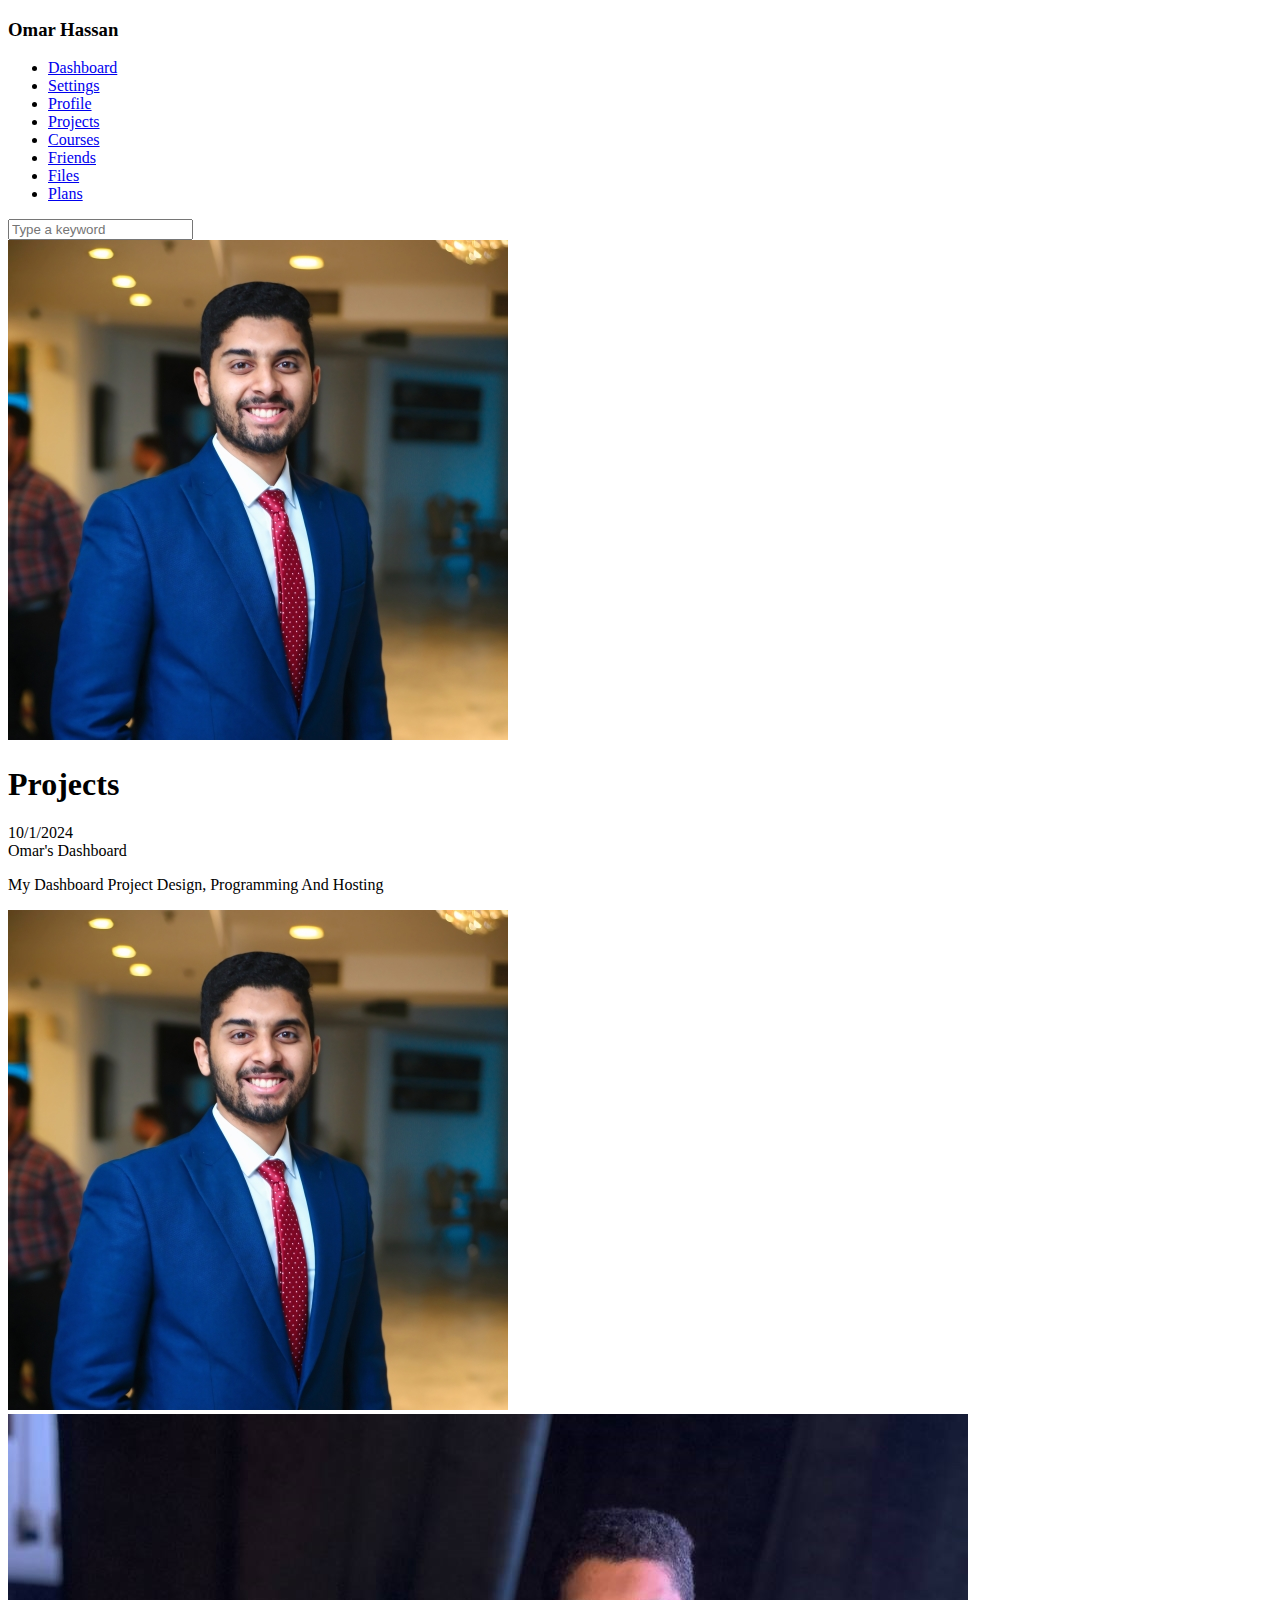
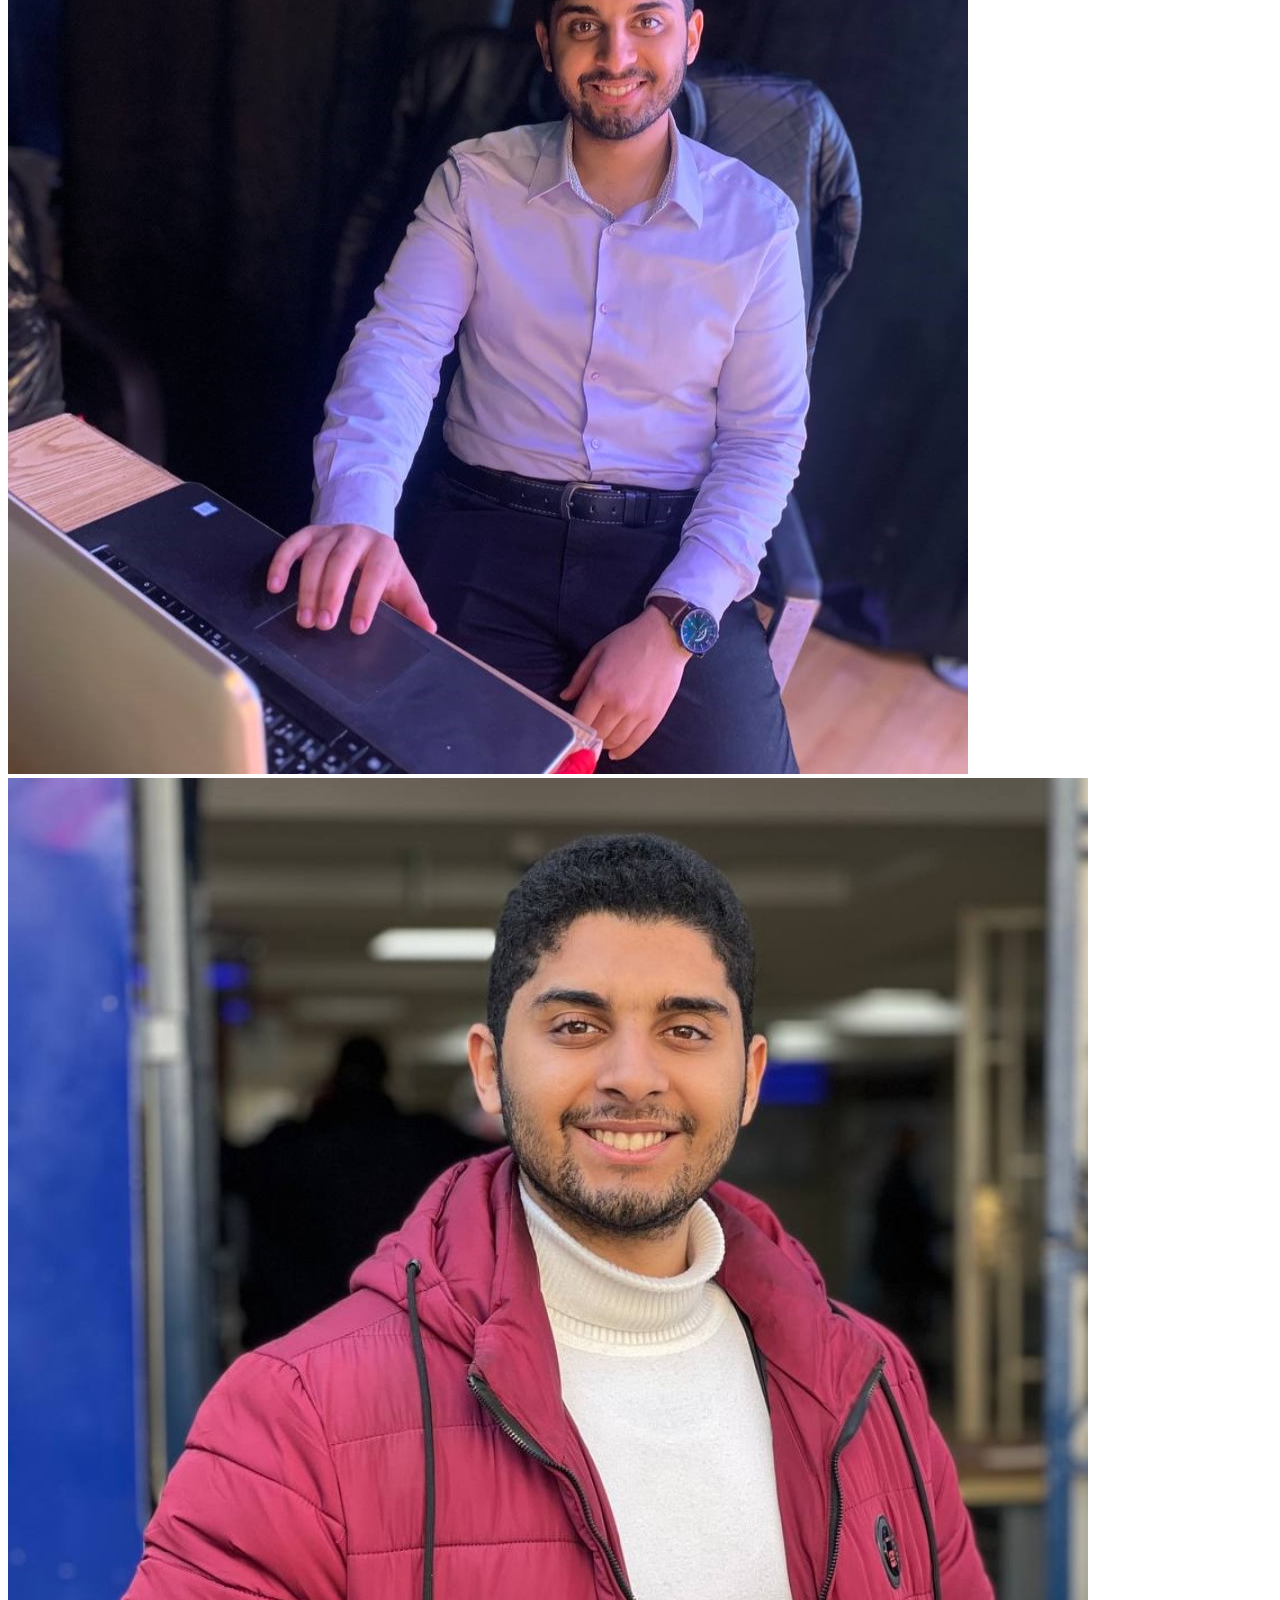
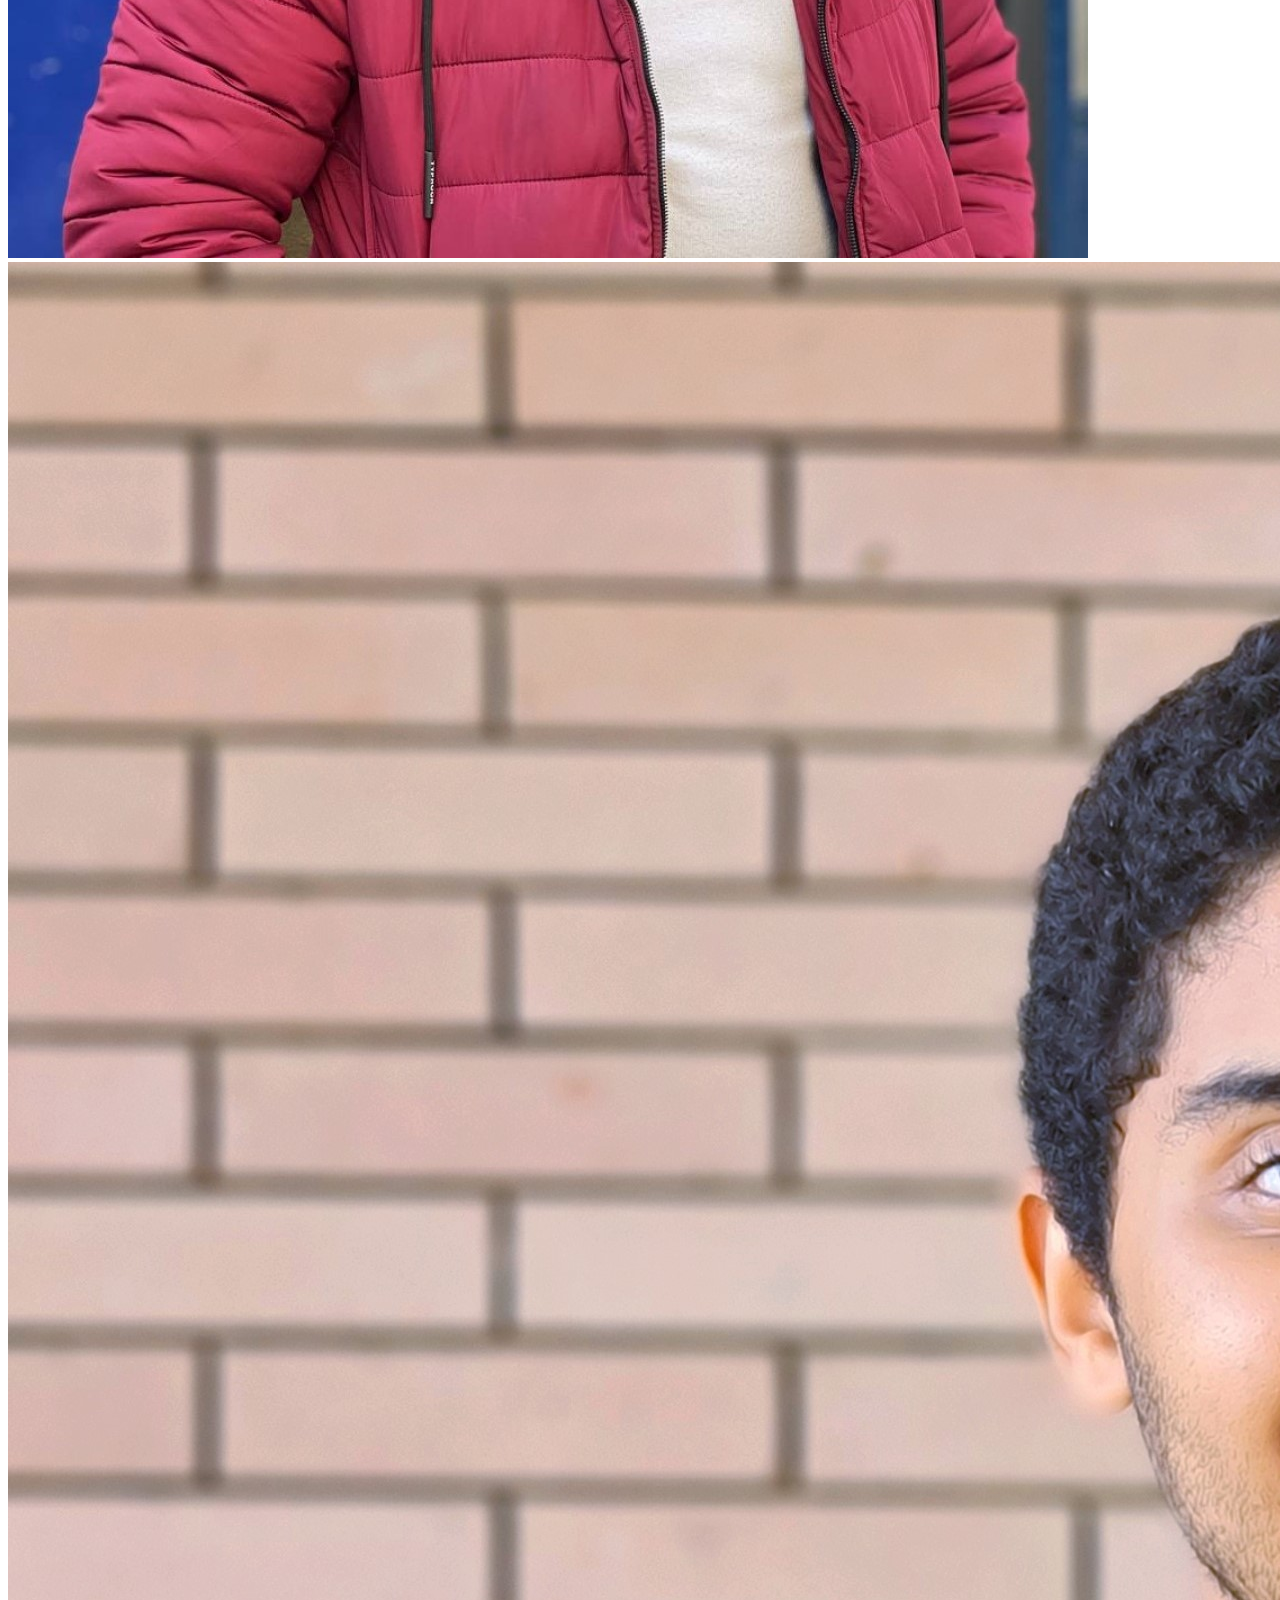
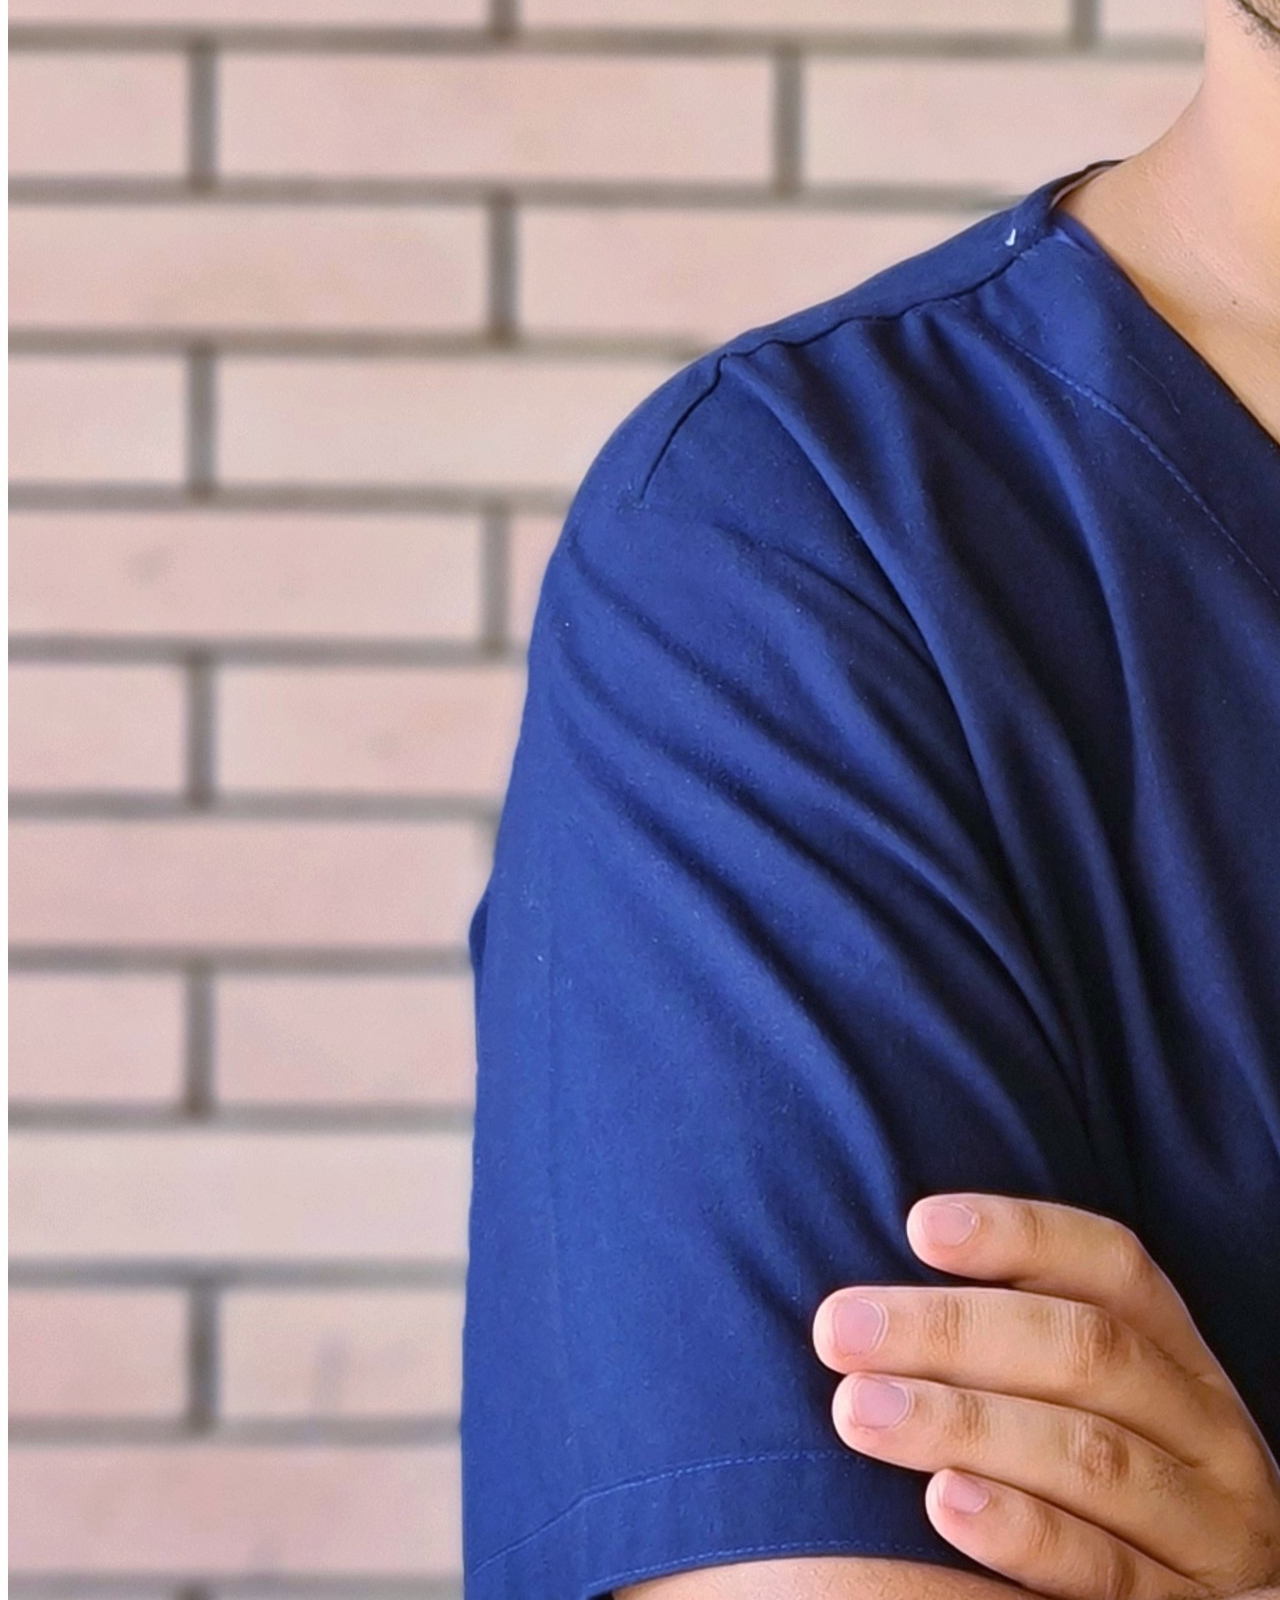
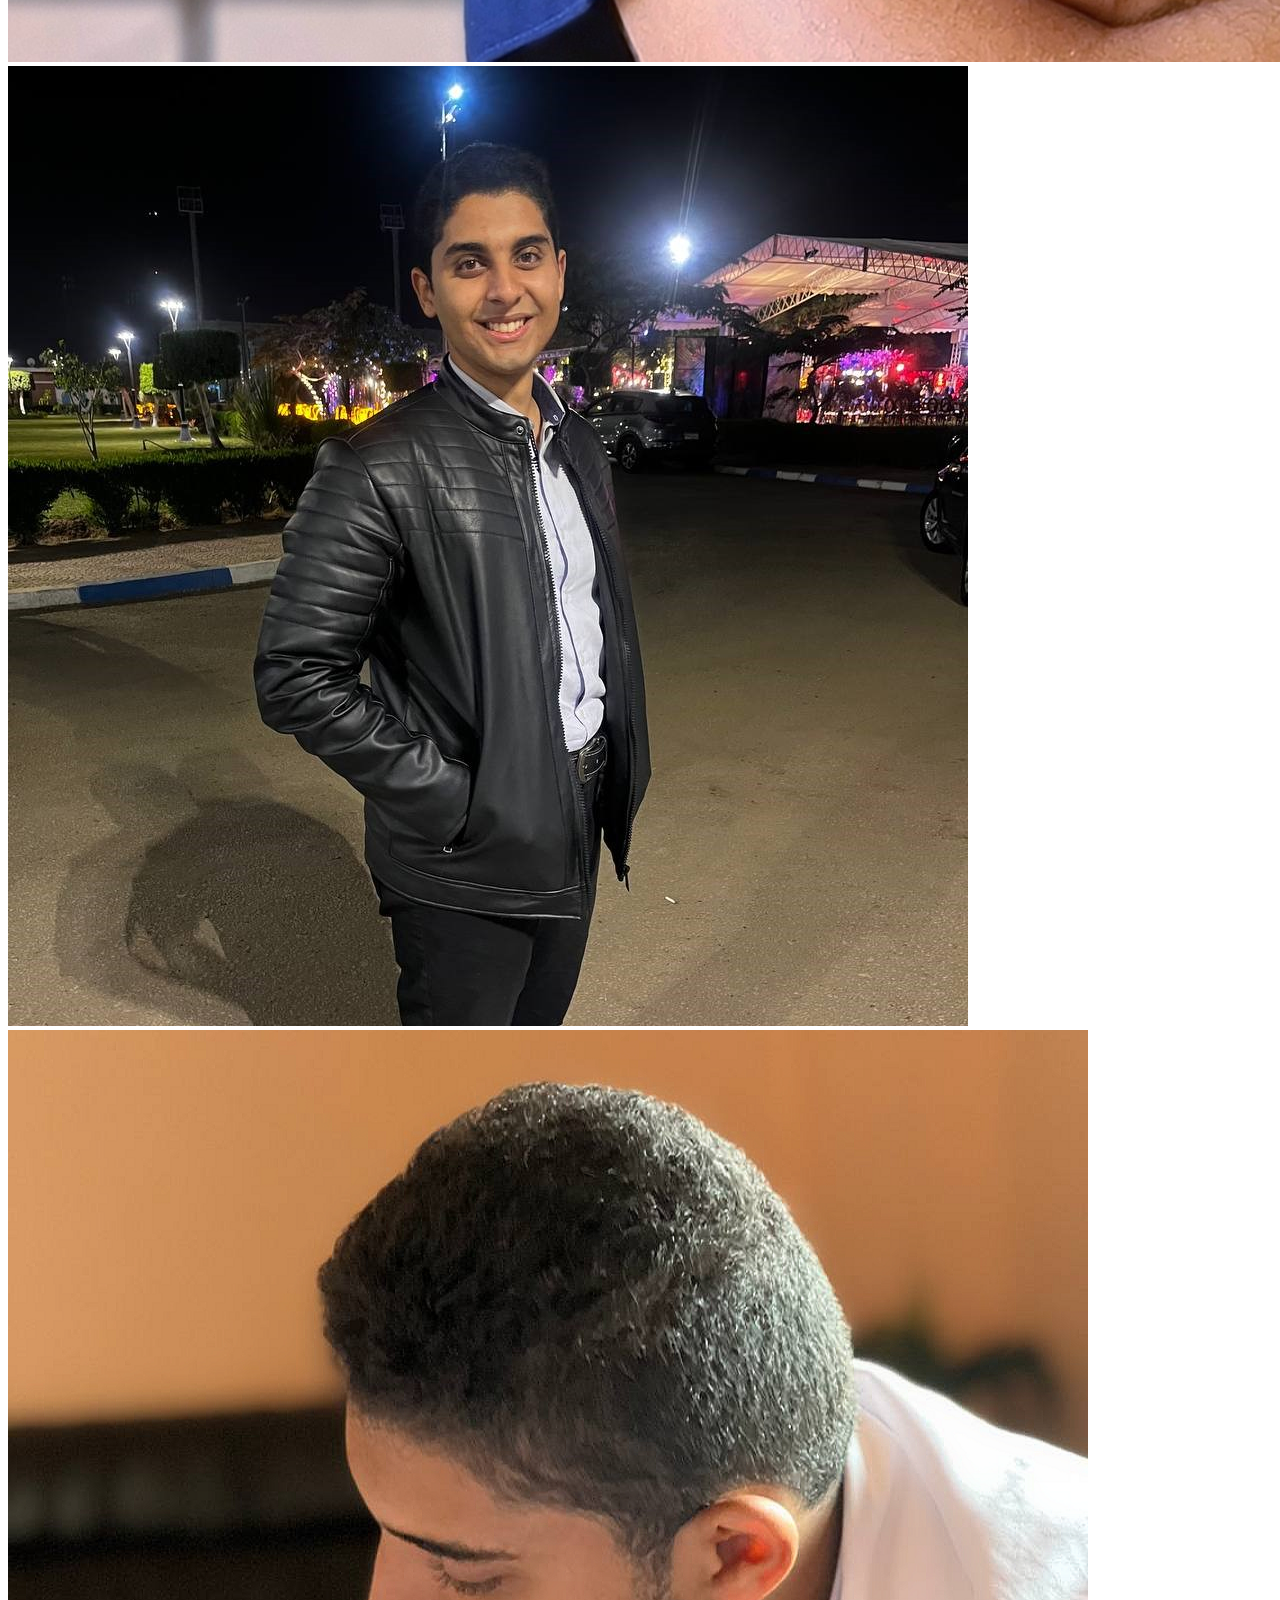
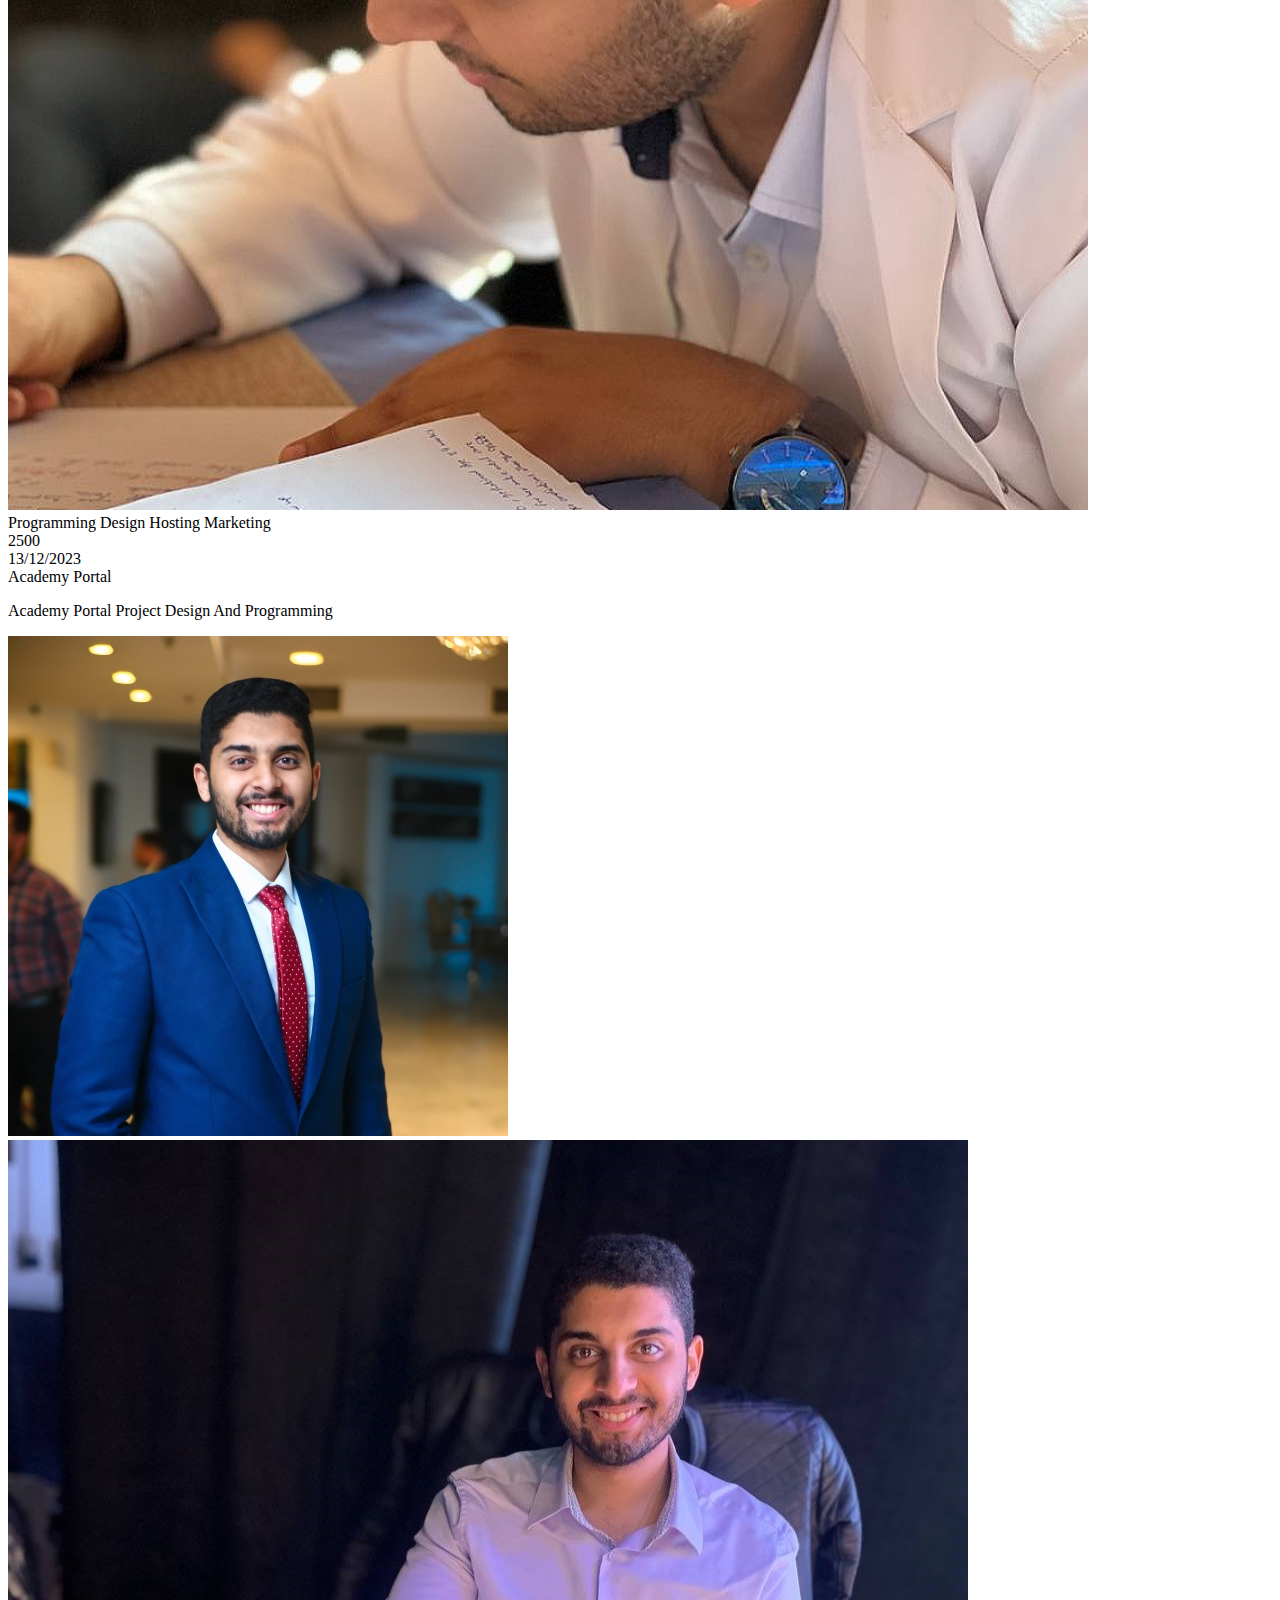
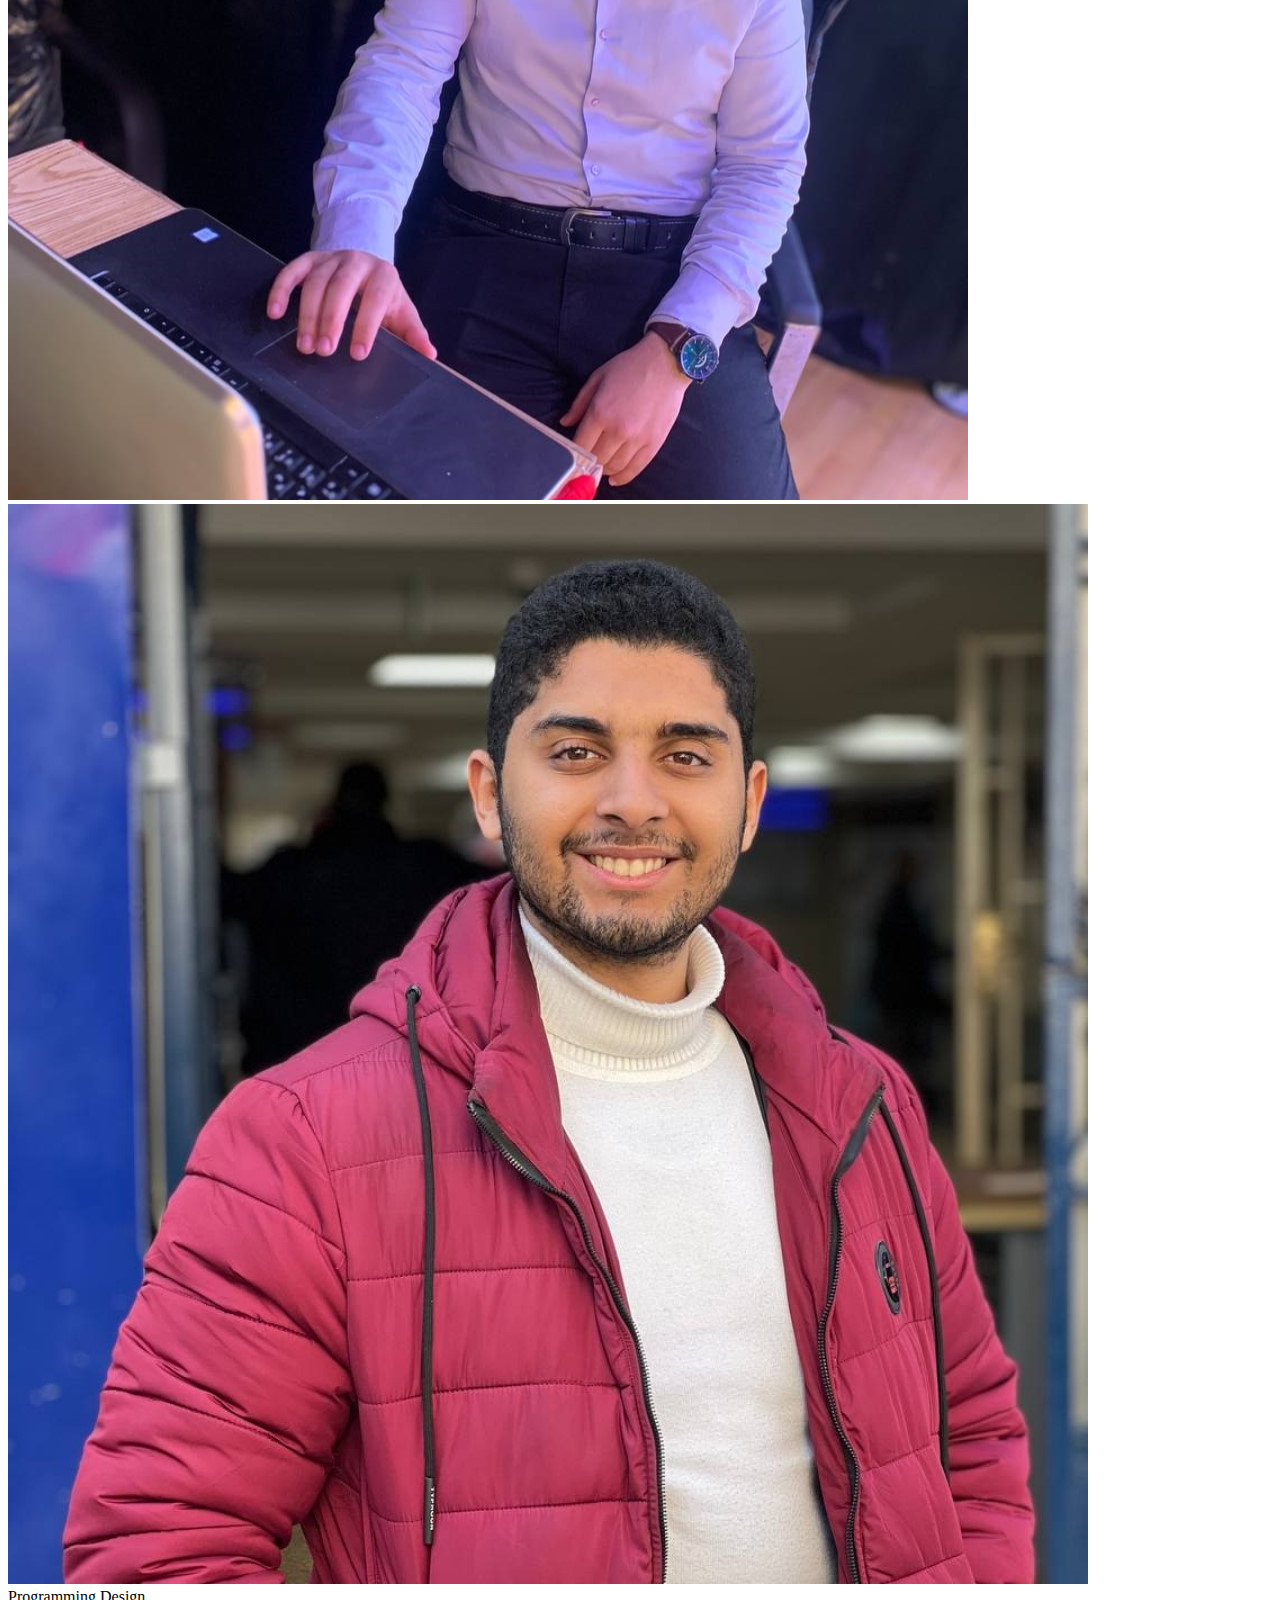
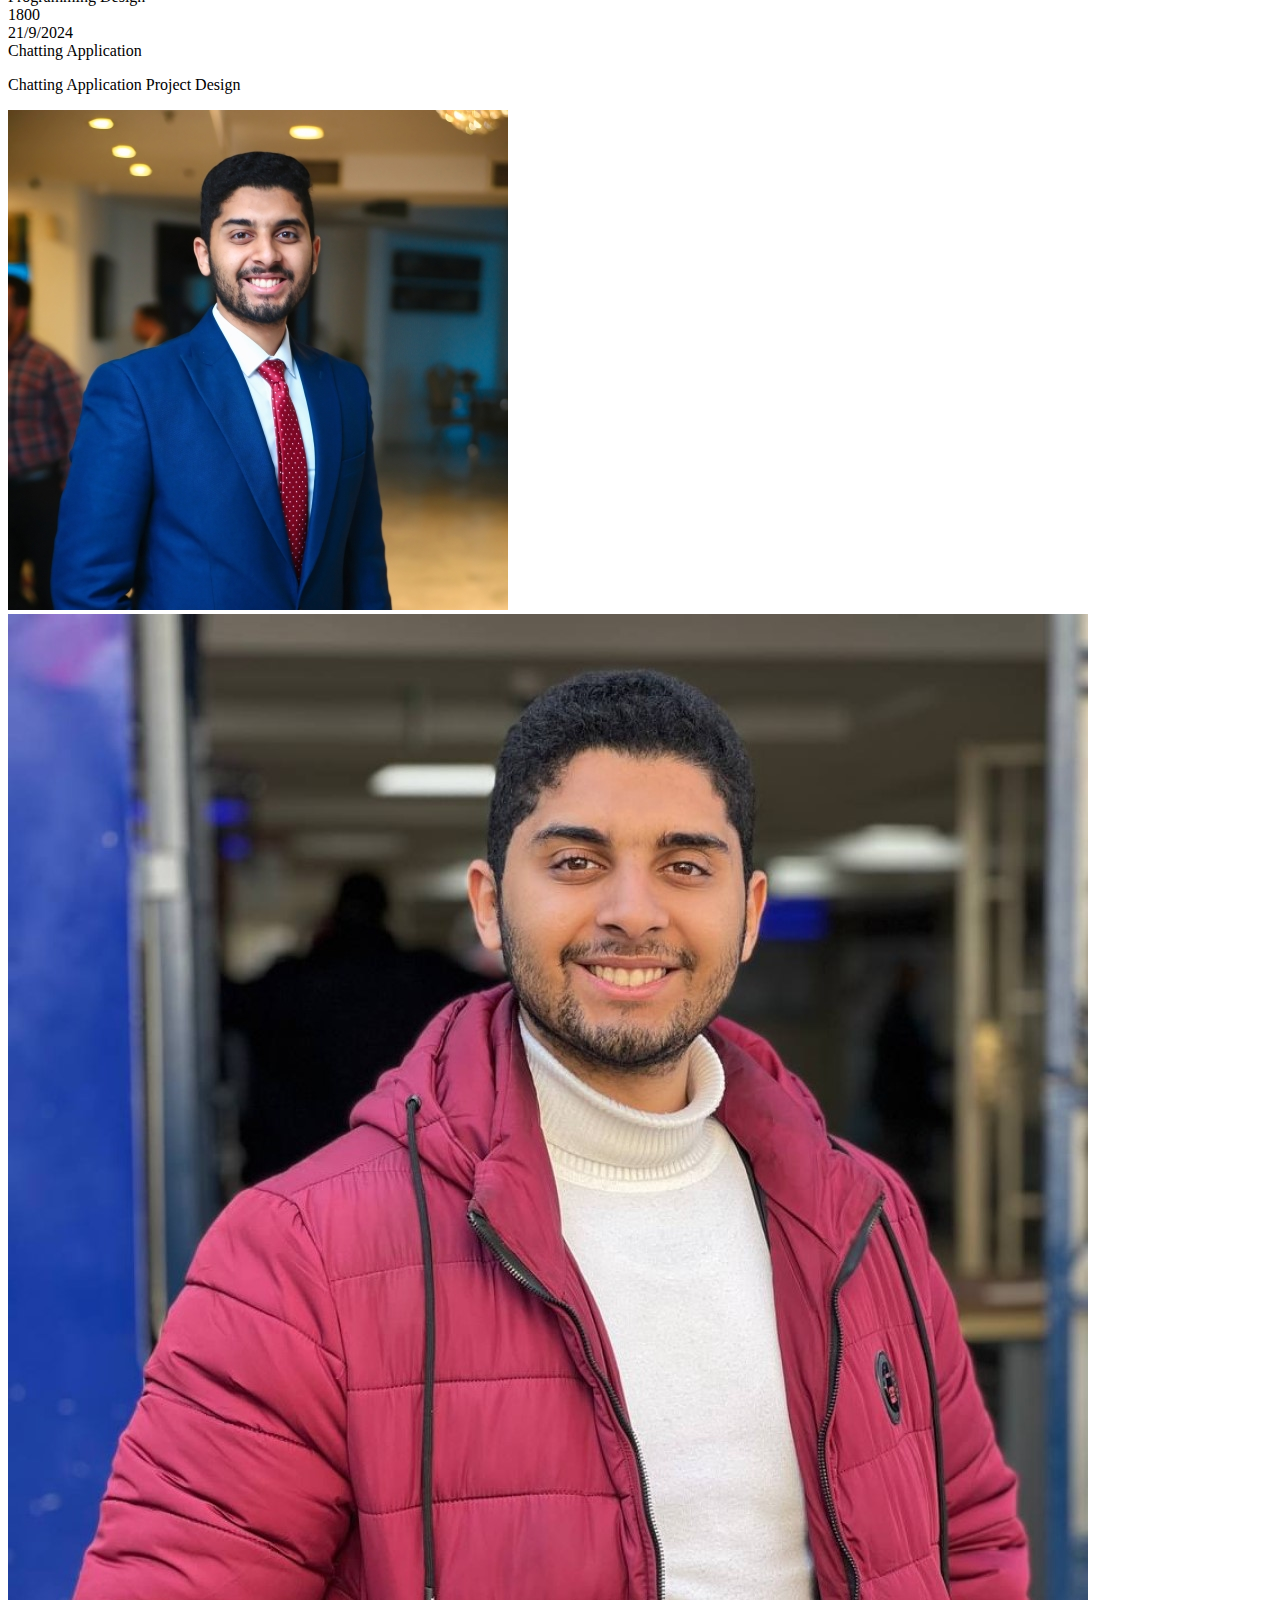
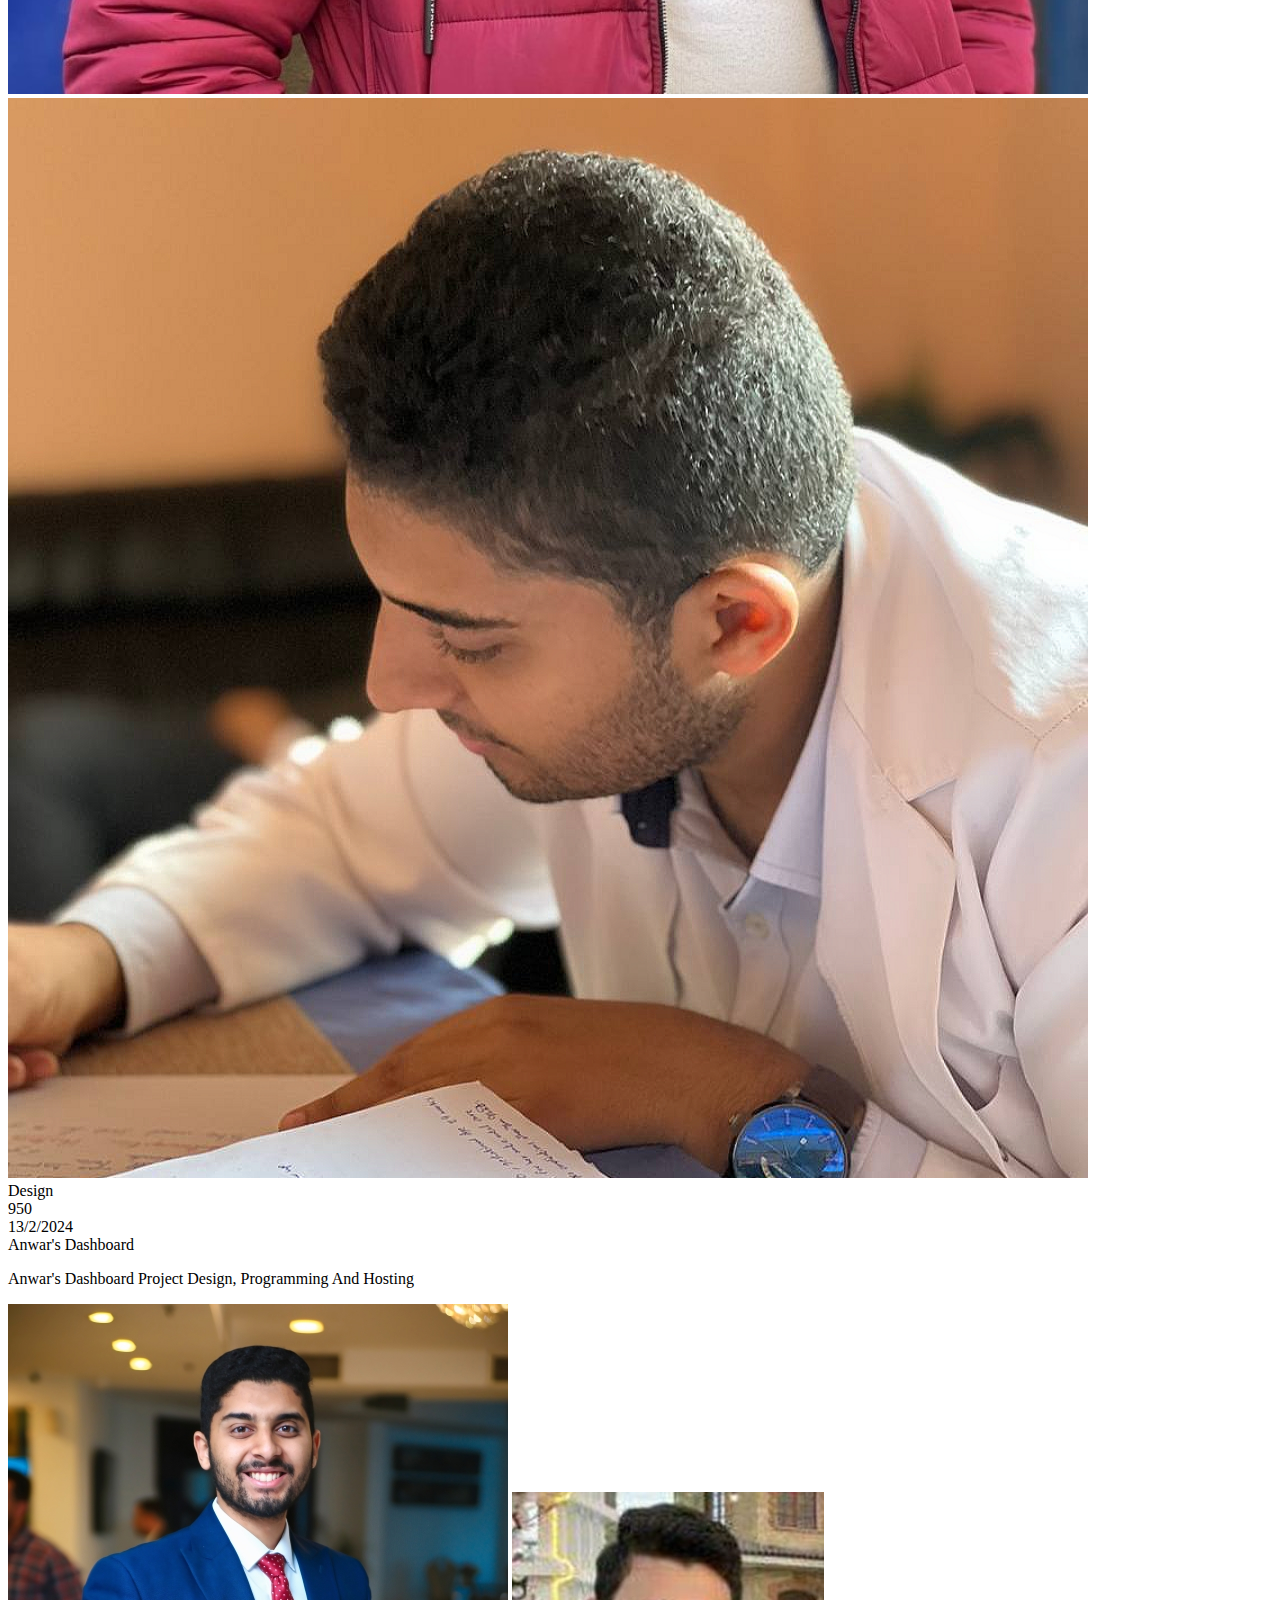
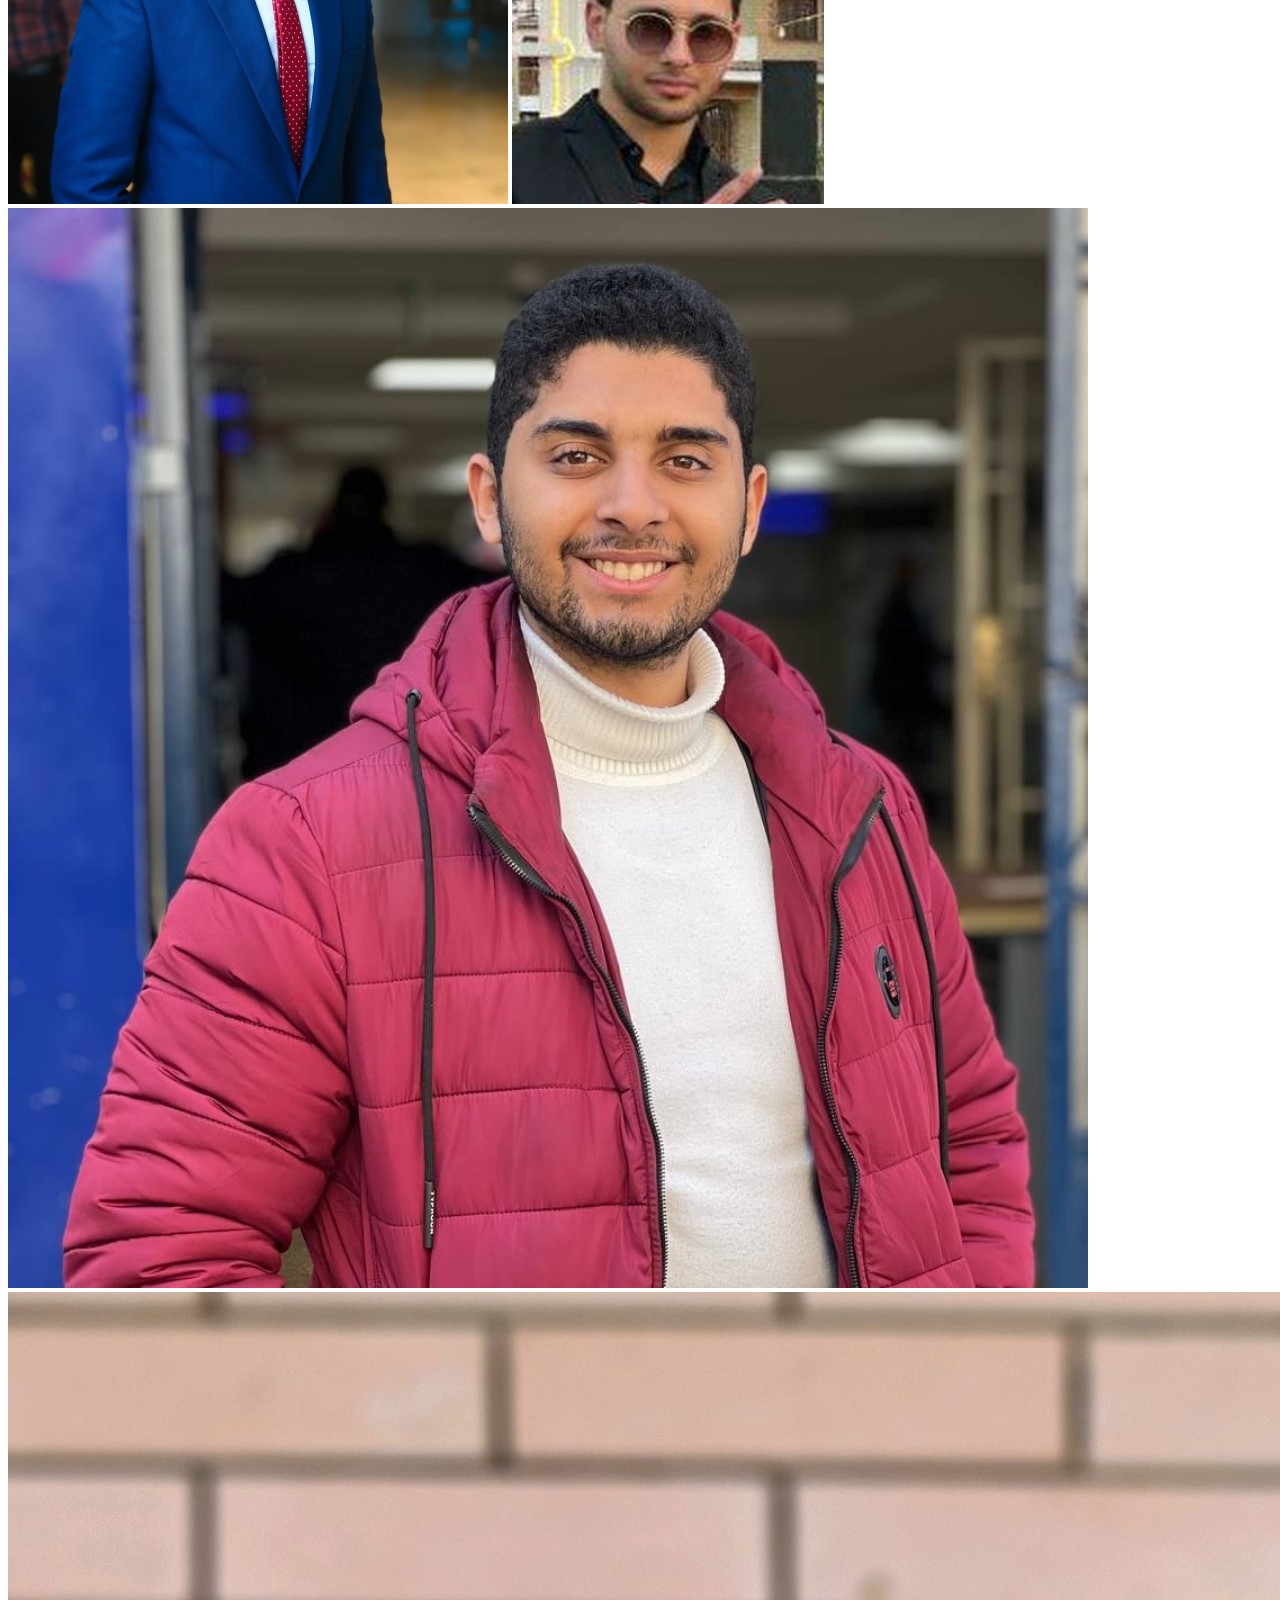
==== pages/projects.html @ c32098b6 "fix images" ====
<!DOCTYPE html>
<html lang="en">
  <head>
    <meta charset="UTF-8" />
    <meta name="viewport" content="width=device-width, initial-scale=1.0" />
    <title>Projects</title>
    <!-- <link rel="stylesheet" href="css/normalize.css" /> -->
    <link rel="stylesheet" href="css/all.min.css" />
    <link rel="stylesheet" href="css/framework.css" />
    <link rel="stylesheet" href="css/master.css" />
    <link rel="preconnect" href="https://fonts.googleapis.com" />
    <link rel="preconnect" href="https://fonts.gstatic.com" crossorigin />
    <link
      href="https://fonts.googleapis.com/css2?family=Open+Sans:wght@300;500&display=swap"
      rel="stylesheet"
    />
  </head>
  <body>
    <div class="page d-flex">
      <!-- Start Sidebar -->
      <div class="sidebar bg-white p-20 p-relative">
        <h3 class="p-relative txt-c mt-0">Omar Hassan</h3>
        <ul>
          <li>
            <a
              class="d-flex align-center c-black fs-14 rad-6 p-10"
              href="/index.html"
            >
              <i class="fa-chart-bar fa-regular fa-fw"></i>
              <span>Dashboard</span>
            </a>
          </li>
          <li>
            <a
              class="d-flex align-center c-black fs-14 rad-6 p-10"
              href="settings.html"
            >
              <i class="fa-solid fa-gear fa-fw"></i>
              <span>Settings</span>
            </a>
          </li>
          <li>
            <a
              class="d-flex align-center c-black fs-14 rad-6 p-10"
              href="profile.html"
            >
              <i class="fa-regular fa-user fa-fw"></i>
              <span>Profile</span>
            </a>
          </li>
          <li>
            <a
              class="active d-flex align-center c-black fs-14 rad-6 p-10"
              href="projects.html"
            >
              <i class="fa-solid fa-diagram-project fa-fw"></i>
              <span>Projects</span>
            </a>
          </li>
          <li>
            <a
              class="d-flex align-center c-black fs-14 rad-6 p-10"
              href="courses.html"
            >
              <i class="fa-solid fa-graduation-cap fa-fw"></i>
              <span>Courses</span>
            </a>
          </li>
          <li>
            <a
              class="d-flex align-center c-black fs-14 rad-6 p-10"
              href="friends.html"
            >
              <i class="fa-regular fa-circle-user fa-fw"></i>
              <span>Friends</span>
            </a>
          </li>
          <li>
            <a
              class="d-flex align-center c-black fs-14 rad-6 p-10"
              href="files.html"
            >
              <i class="fa-regular fa-file fa-fw"></i>
              <span>Files</span>
            </a>
          </li>
          <li>
            <a
              class="d-flex align-center c-black fs-14 rad-6 p-10"
              href="plans.html"
            >
              <i class="fa-regular fa-credit-card fa-fw"></i>
              <span>Plans</span>
            </a>
          </li>
        </ul>
      </div>
      <!-- End Sidebar -->

      <div class="content w-full">
        <!-- Start Header -->
        <header class="bg-white p-15 flex-between">
          <div class="search p-relative">
            <input
              type="search"
              placeholder="Type a keyword"
              class="p-10 rad-10 border"
            />
          </div>
          <div class="icons d-flex align-center">
            <i class="fa-bell fa-regular fa-lg p-relative"></i>
            <img src="/imgs/Me 1.jpg" alt="" />
          </div>
        </header>
        <!-- End Header -->

        <h1 class="p-relative">Projects</h1>
        <div class="projects-page m-20 m-mobile-10 d-grid gap-20 gap-mobile-10">
          <div class="project rad-10 bg-white p-20 p-relative">
            <div class="date fs-13 c-grey p-absolute">10/1/2024</div>
            <span>Omar's Dashboard</span>
            <p class="fs-14 c-grey m-0 mt-10 mb-10">
              My Dashboard Project Design, Programming And Hosting
            </p>
            <div class="team p-relative">
              <img src="/imgs/Me 1.jpg" alt="" class="rad-half" />
              <img src="/imgs/Me 2.jpg" alt="" class="rad-half" />
              <img src="/imgs/team-01.png" alt="" class="rad-half" />
              <img src="/imgs/team-02.png" alt="" class="rad-half" />
              <img src="/imgs/team-03.png" alt="" class="rad-half" />
              <img src="/imgs/team-04.png" alt="" class="rad-half" />
            </div>
            <div
              class="do pt-15 mt-15 b-top d-flex justify-end gap-5 flex-col-mobile"
            >
              <span class="fs-13 btn-shape-alt bg-eee">Programming</span>
              <span class="fs-13 btn-shape-alt bg-eee">Design</span>
              <span class="fs-13 btn-shape-alt bg-eee">Hosting</span>
              <span class="fs-13 btn-shape-alt bg-eee">Marketing</span>
            </div>
            <div
              class="info pt-15 mt-15 b-top flex-between gap-15 flex-col-mobile"
            >
              <div class="prog-bar bg-eee p-relative rad-6">
                <span
                  class="prog p-absolute rad-6"
                  style="width: 100%; background-color: var(--green-color)"
                ></span>
              </div>
              <div class="price c-grey fs-14">
                <i class="fa-solid fa-dollar-sign"></i>
                2500
              </div>
            </div>
          </div>
          <div class="project rad-10 bg-white p-20 p-relative">
            <div class="date fs-13 c-grey p-absolute">13/12/2023</div>
            <span>Academy Portal </span>
            <p class="fs-14 c-grey m-0 mt-10 mb-10">
              Academy Portal Project Design And Programming
            </p>
            <div class="team p-relative">
              <img src="/imgs/Me 1.jpg" alt="" class="rad-half" />
              <img src="/imgs/Me 2.jpg" alt="" class="rad-half" />
              <img src="/imgs/team-01.png" alt="" class="rad-half" />
            </div>
            <div
              class="do pt-15 mt-15 b-top d-flex justify-end gap-5 flex-col-mobile"
            >
              <span class="fs-13 btn-shape-alt bg-eee">Programming</span>
              <span class="fs-13 btn-shape-alt bg-eee">Design</span>
            </div>
            <div
              class="info pt-15 mt-15 b-top flex-between gap-15 flex-col-mobile"
            >
              <div class="prog-bar bg-eee p-relative rad-6">
                <span
                  class="prog p-absolute rad-6"
                  style="width: 70%; background-color: var(--blue-color)"
                ></span>
              </div>
              <div class="price c-grey fs-14">
                <i class="fa-solid fa-dollar-sign"></i>
                1800
              </div>
            </div>
          </div>
          <div class="project rad-10 bg-white p-20 p-relative">
            <div class="date fs-13 c-grey p-absolute">21/9/2024</div>
            <span>Chatting Application </span>
            <p class="fs-14 c-grey m-0 mt-10 mb-10">
              Chatting Application Project Design
            </p>
            <div class="team p-relative">
              <img src="/imgs/Me 1.jpg" alt="" class="rad-half" />
              <img src="/imgs/team-01.png" alt="" class="rad-half" />
              <img src="/imgs/team-04.png" alt="" class="rad-half" />
            </div>
            <div
              class="do pt-15 mt-15 b-top d-flex justify-end gap-5 flex-col-mobile"
            >
              <span class="fs-13 btn-shape-alt bg-eee">Design</span>
            </div>
            <div
              class="info pt-15 mt-15 b-top flex-between gap-15 flex-col-mobile"
            >
              <div class="prog-bar bg-eee p-relative rad-6">
                <span
                  class="prog p-absolute rad-6"
                  style="width: 100%; background-color: var(--green-color)"
                ></span>
              </div>
              <div class="price c-grey fs-14">
                <i class="fa-solid fa-dollar-sign"></i>
                950
              </div>
            </div>
          </div>
          <div class="project rad-10 bg-white p-20 p-relative">
            <div class="date fs-13 c-grey p-absolute">13/2/2024</div>
            <span>Anwar's Dashboard</span>
            <p class="fs-14 c-grey m-0 mt-10 mb-10">
              Anwar's Dashboard Project Design, Programming And Hosting
            </p>
            <div class="team p-relative">
              <img src="/imgs/Me 1.jpg" alt="" class="rad-half" />
              <img src="/imgs/anwar.jpg" alt="" class="rad-half" />
              <img src="/imgs/team-01.png" alt="" class="rad-half" />
              <img src="/imgs/team-02.png" alt="" class="rad-half" />
            </div>
            <div
              class="do pt-15 mt-15 b-top d-flex justify-end gap-5 flex-col-mobile"
            >
              <span class="fs-13 btn-shape-alt bg-eee">Programming</span>
              <span class="fs-13 btn-shape-alt bg-eee">Design</span>
              <span class="fs-13 btn-shape-alt bg-eee">Hosting</span>
              <span class="fs-13 btn-shape-alt bg-eee">Marketing</span>
            </div>
            <div
              class="info pt-15 mt-15 b-top flex-between gap-15 flex-col-mobile"
            >
              <div class="prog-bar bg-eee p-relative rad-6">
                <span
                  class="prog p-absolute rad-6"
                  style="width: 50%; background-color: var(--orange-color)"
                ></span>
              </div>
              <div class="price c-grey fs-14">
                <i class="fa-solid fa-dollar-sign"></i>
                1700
              </div>
            </div>
          </div>
          <div class="project rad-10 bg-white p-20 p-relative">
            <div class="date fs-13 c-grey p-absolute">22/4/2024</div>
            <span>Mohamed's Dashboard</span>
            <p class="fs-14 c-grey m-0 mt-10 mb-10">
              Mohamed's Dashboard Project Design, Programming And Hosting
            </p>
            <div class="team p-relative">
              <img src="/imgs/Me 1.jpg" alt="" class="rad-half" />
              <img src="/imgs/Me 2.jpg" alt="" class="rad-half" />
              <img src="/imgs/team-01.png" alt="" class="rad-half" />
            </div>
            <div
              class="do pt-15 mt-15 b-top d-flex justify-end gap-5 flex-col-mobile"
            >
              <span class="fs-13 btn-shape-alt bg-eee">Programming</span>
              <span class="fs-13 btn-shape-alt bg-eee">Design</span>
            </div>
            <div
              class="info pt-15 mt-15 b-top flex-between gap-15 flex-col-mobile"
            >
              <div class="prog-bar bg-eee p-relative rad-6">
                <span
                  class="prog p-absolute rad-6"
                  style="width: 25%; background-color: var(--red-color)"
                ></span>
              </div>
              <div class="price c-grey fs-14">
                <i class="fa-solid fa-dollar-sign"></i>
                850
              </div>
            </div>
          </div>
          <div class="project rad-10 bg-white p-20 p-relative">
            <div class="date fs-13 c-grey p-absolute">25/3/2024</div>
            <span>Aya's Application</span>
            <p class="fs-14 c-grey m-0 mt-10 mb-10">
              Aya's Application Project Design
            </p>
            <div class="team p-relative">
              <img src="/imgs/team-02.png" alt="" class="rad-half" />
              <img src="/imgs/team-03.png" alt="" class="rad-half" />
              <img src="/imgs/team-04.png" alt="" class="rad-half" />
            </div>
            <div
              class="do pt-15 mt-15 b-top d-flex justify-end gap-5 flex-col-mobile"
            >
              <span class="fs-13 btn-shape-alt bg-eee">Design</span>
            </div>
            <div
              class="info pt-15 mt-15 b-top flex-between gap-15 flex-col-mobile"
            >
              <div class="prog-bar bg-eee p-relative rad-6">
                <span
                  class="prog p-absolute rad-6"
                  style="width: 100%; background-color: var(--green-color)"
                ></span>
              </div>
              <div class="price c-grey fs-14">
                <i class="fa-solid fa-dollar-sign"></i>
                950
              </div>
            </div>
          </div>
          <div class="project rad-10 bg-white p-20 p-relative">
            <div class="date fs-13 c-grey p-absolute">30/5/2024</div>
            <span>Hossam's Dashboard</span>
            <p class="fs-14 c-grey m-0 mt-10 mb-10">
              Hossam's Dashboard Project Design, Programming And Hosting
            </p>
            <div class="team p-relative">
              <img src="/imgs/Me 1.jpg" alt="" class="rad-half" />
              <img src="/imgs/Me 2.jpg" alt="" class="rad-half" />
              <img src="/imgs/team-01.png" alt="" class="rad-half" />
              <img src="/imgs/team-03.png" alt="" class="rad-half" />
            </div>
            <div
              class="do pt-15 mt-15 b-top d-flex justify-end gap-5 flex-col-mobile"
            >
              <span class="fs-13 btn-shape-alt bg-eee">Programming</span>
              <span class="fs-13 btn-shape-alt bg-eee">Design</span>
              <span class="fs-13 btn-shape-alt bg-eee">Hosting</span>
              <span class="fs-13 btn-shape-alt bg-eee">Marketing</span>
            </div>
            <div
              class="info pt-15 mt-15 b-top flex-between gap-15 flex-col-mobile"
            >
              <div class="prog-bar bg-eee p-relative rad-6">
                <span
                  class="prog p-absolute rad-6"
                  style="width: 80%; background-color: var(--blue-color)"
                ></span>
              </div>
              <div class="price c-grey fs-14">
                <i class="fa-solid fa-dollar-sign"></i>
                1950
              </div>
            </div>
          </div>
          <div class="project rad-10 bg-white p-20 p-relative">
            <div class="date fs-13 c-grey p-absolute">7/6/2024</div>
            <span>Rawan's Portal</span>
            <p class="fs-14 c-grey m-0 mt-10 mb-10">
              Rawan's Portal Project Design And Programming
            </p>
            <div class="team p-relative">
              <img src="/imgs/Me 1.jpg" alt="" class="rad-half" />
              <img src="/imgs/Me 2.jpg" alt="" class="rad-half" />
              <img src="/imgs/team-02.png" alt="" class="rad-half" />
            </div>
            <div
              class="do pt-15 mt-15 b-top d-flex justify-end gap-5 flex-col-mobile"
            >
              <span class="fs-13 btn-shape-alt bg-eee">Programming</span>
              <span class="fs-13 btn-shape-alt bg-eee">Design</span>
            </div>
            <div
              class="info pt-15 mt-15 b-top flex-between gap-15 flex-col-mobile"
            >
              <div class="prog-bar bg-eee p-relative rad-6">
                <span
                  class="prog p-absolute rad-6"
                  style="width: 60%; background-color: var(--orange-color)"
                ></span>
              </div>
              <div class="price c-grey fs-14">
                <i class="fa-solid fa-dollar-sign"></i>
                1650
              </div>
            </div>
          </div>
          <div class="project rad-10 bg-white p-20 p-relative">
            <div class="date fs-13 c-grey p-absolute">15/6/2024</div>
            <span>Ibrahim's Application</span>
            <p class="fs-14 c-grey m-0 mt-10 mb-10">
              Ibrahim's Application Project Design
            </p>
            <div class="team p-relative">
              <img src="/imgs/Me 1.jpg" alt="" class="rad-half" />
              <img src="/imgs/Me 2.jpg" alt="" class="rad-half" />
            </div>
            <div
              class="do pt-15 mt-15 b-top d-flex justify-end gap-5 flex-col-mobile"
            >
              <span class="fs-13 btn-shape-alt bg-eee">Design</span>
            </div>
            <div
              class="info pt-15 mt-15 b-top flex-between gap-15 flex-col-mobile"
            >
              <div class="prog-bar bg-eee p-relative rad-6">
                <span
                  class="prog p-absolute rad-6"
                  style="width: 30%; background-color: var(--red-color)"
                ></span>
              </div>
              <div class="price c-grey fs-14">
                <i class="fa-solid fa-dollar-sign"></i>
                900
              </div>
            </div>
          </div>
          <div class="project rad-10 bg-white p-20 p-relative">
            <div class="date fs-13 c-grey p-absolute">18/11/2023</div>
            <span>Asmaa's Dashboard</span>
            <p class="fs-14 c-grey m-0 mt-10 mb-10">
              Asmaa's Dashboard Project Design, Programming And Hosting
            </p>
            <div class="team p-relative">
              <img src="/imgs/Me 1.jpg" alt="" class="rad-half" />
              <img src="/imgs/Me 2.jpg" alt="" class="rad-half" />
              <img src="/imgs/team-01.png" alt="" class="rad-half" />
              <img src="/imgs/team-03.png" alt="" class="rad-half" />
              <img src="/imgs/team-04.png" alt="" class="rad-half" />
            </div>
            <div
              class="do pt-15 mt-15 b-top d-flex justify-end gap-5 flex-col-mobile"
            >
              <span class="fs-13 btn-shape-alt bg-eee">Programming</span>
              <span class="fs-13 btn-shape-alt bg-eee">Design</span>
              <span class="fs-13 btn-shape-alt bg-eee">Hosting</span>
              <span class="fs-13 btn-shape-alt bg-eee">Marketing</span>
            </div>
            <div
              class="info pt-15 mt-15 b-top flex-between gap-15 flex-col-mobile"
            >
              <div class="prog-bar bg-eee p-relative rad-6">
                <span
                  class="prog p-absolute rad-6"
                  style="width: 90%; background-color: var(--blue-color)"
                ></span>
              </div>
              <div class="price c-grey fs-14">
                <i class="fa-solid fa-dollar-sign"></i>
                3000
              </div>
            </div>
          </div>
        </div>
      </div>
    </div>
  </body>
</html>
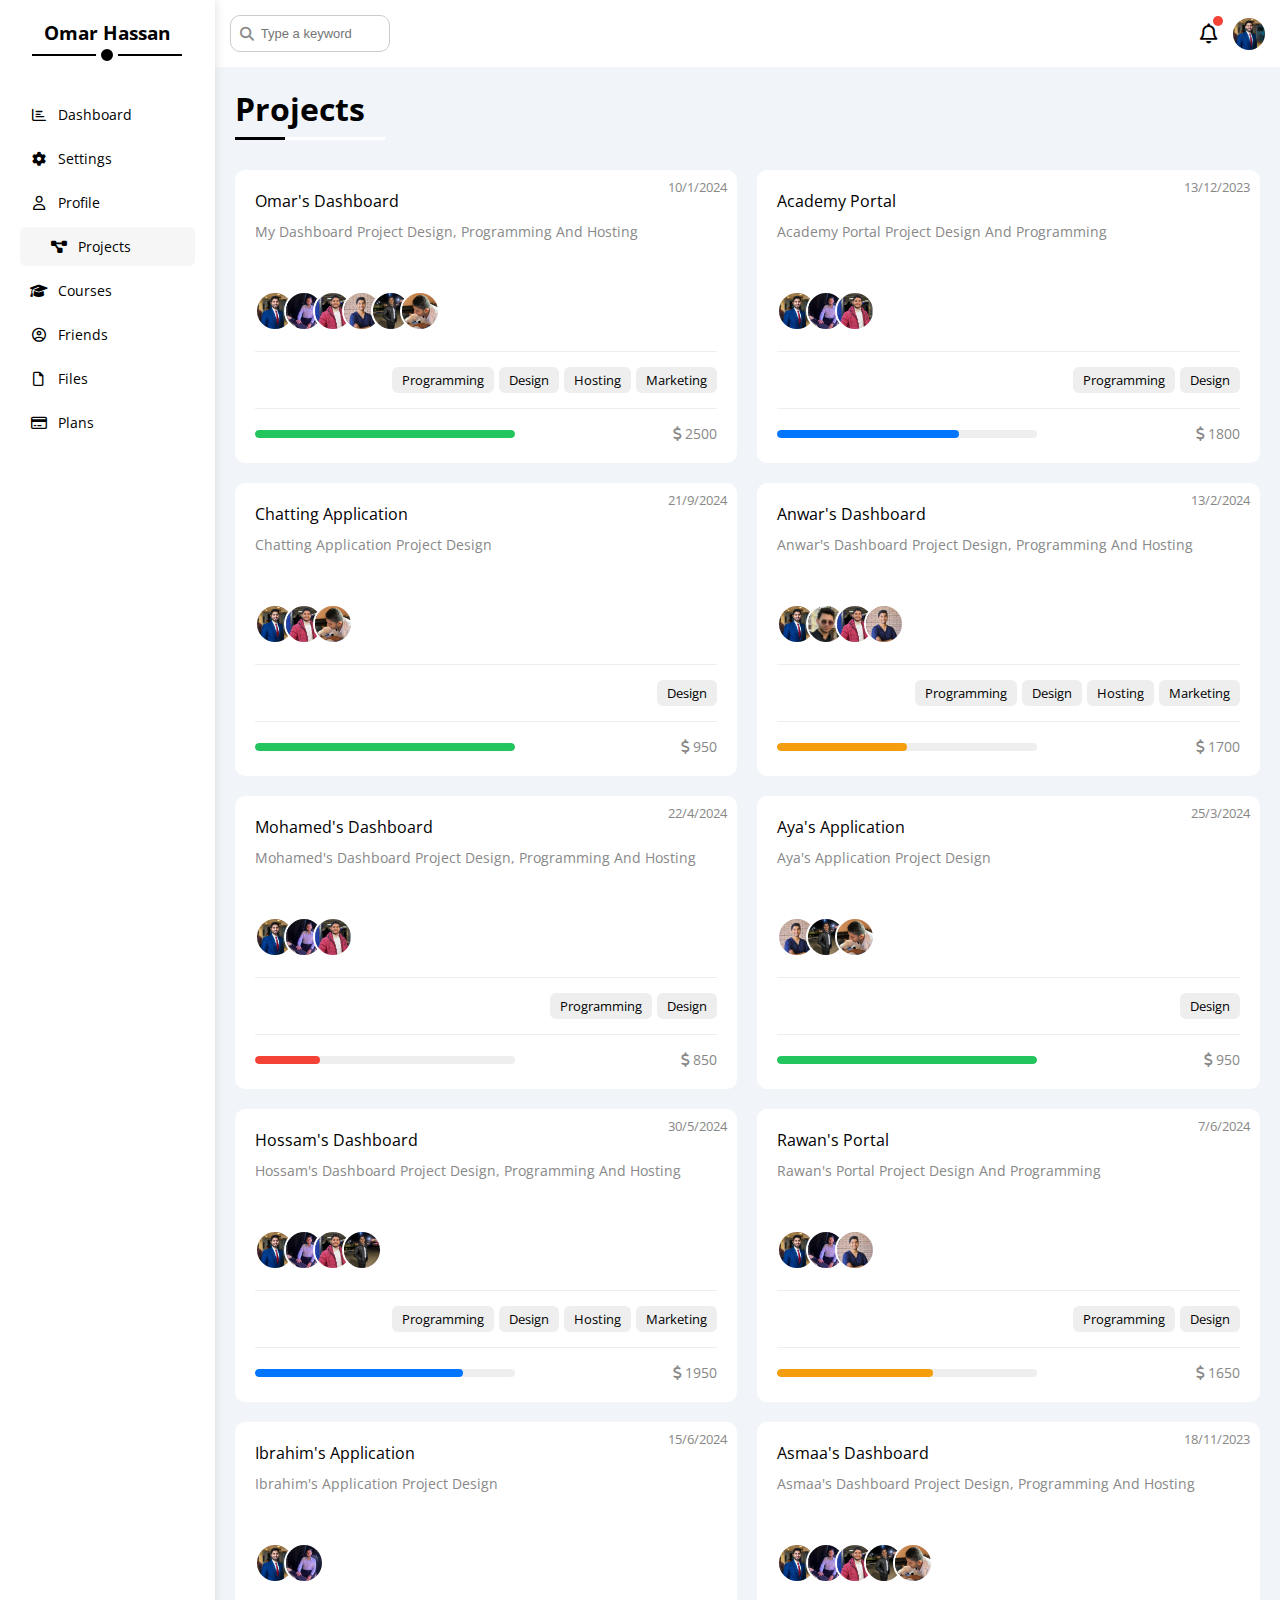
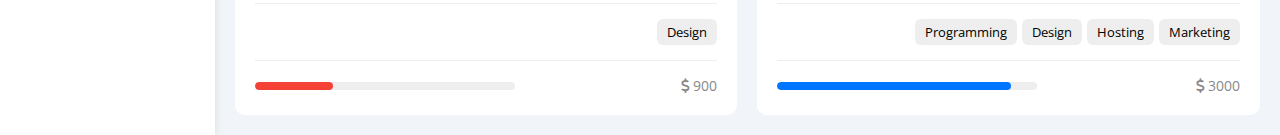
==== commit 8602ccad: "reoreder" ====
--- a/pages/projects.html
+++ b/pages/projects.html
@@ -5,9 +5,9 @@
     <meta name="viewport" content="width=device-width, initial-scale=1.0" />
     <title>Projects</title>
     <!-- <link rel="stylesheet" href="css/normalize.css" /> -->
-    <link rel="stylesheet" href="css/all.min.css" />
-    <link rel="stylesheet" href="css/framework.css" />
-    <link rel="stylesheet" href="css/master.css" />
+    <link rel="stylesheet" href="../css/all.min.css" />
+    <link rel="stylesheet" href="../css/framework.css" />
+    <link rel="stylesheet" href="../css/master.css" />
     <link rel="preconnect" href="https://fonts.googleapis.com" />
     <link rel="preconnect" href="https://fonts.gstatic.com" crossorigin />
     <link
@@ -24,7 +24,7 @@
           <li>
             <a
               class="d-flex align-center c-black fs-14 rad-6 p-10"
-              href="/index.html"
+              href="../index.html"
             >
               <i class="fa-chart-bar fa-regular fa-fw"></i>
               <span>Dashboard</span>
@@ -109,7 +109,7 @@
           </div>
           <div class="icons d-flex align-center">
             <i class="fa-bell fa-regular fa-lg p-relative"></i>
-            <img src="/imgs/Me 1.jpg" alt="" />
+            <img src="../imgs/Me 1.jpg" alt="" />
           </div>
         </header>
         <!-- End Header -->
@@ -123,12 +123,12 @@
               My Dashboard Project Design, Programming And Hosting
             </p>
             <div class="team p-relative">
-              <img src="/imgs/Me 1.jpg" alt="" class="rad-half" />
-              <img src="/imgs/Me 2.jpg" alt="" class="rad-half" />
-              <img src="/imgs/team-01.png" alt="" class="rad-half" />
-              <img src="/imgs/team-02.png" alt="" class="rad-half" />
-              <img src="/imgs/team-03.png" alt="" class="rad-half" />
-              <img src="/imgs/team-04.png" alt="" class="rad-half" />
+              <img src="../imgs/Me 1.jpg" alt="" class="rad-half" />
+              <img src="../imgs/Me 2.jpg" alt="" class="rad-half" />
+              <img src="../imgs/team-01.png" alt="" class="rad-half" />
+              <img src="../imgs/team-02.png" alt="" class="rad-half" />
+              <img src="../imgs/team-03.png" alt="" class="rad-half" />
+              <img src="../imgs/team-04.png" alt="" class="rad-half" />
             </div>
             <div
               class="do pt-15 mt-15 b-top d-flex justify-end gap-5 flex-col-mobile"
@@ -160,9 +160,9 @@
               Academy Portal Project Design And Programming
             </p>
             <div class="team p-relative">
-              <img src="/imgs/Me 1.jpg" alt="" class="rad-half" />
-              <img src="/imgs/Me 2.jpg" alt="" class="rad-half" />
-              <img src="/imgs/team-01.png" alt="" class="rad-half" />
+              <img src="../imgs/Me 1.jpg" alt="" class="rad-half" />
+              <img src="../imgs/Me 2.jpg" alt="" class="rad-half" />
+              <img src="../imgs/team-01.png" alt="" class="rad-half" />
             </div>
             <div
               class="do pt-15 mt-15 b-top d-flex justify-end gap-5 flex-col-mobile"
@@ -192,9 +192,9 @@
               Chatting Application Project Design
             </p>
             <div class="team p-relative">
-              <img src="/imgs/Me 1.jpg" alt="" class="rad-half" />
-              <img src="/imgs/team-01.png" alt="" class="rad-half" />
-              <img src="/imgs/team-04.png" alt="" class="rad-half" />
+              <img src="../imgs/Me 1.jpg" alt="" class="rad-half" />
+              <img src="../imgs/team-01.png" alt="" class="rad-half" />
+              <img src="../imgs/team-04.png" alt="" class="rad-half" />
             </div>
             <div
               class="do pt-15 mt-15 b-top d-flex justify-end gap-5 flex-col-mobile"
@@ -223,10 +223,10 @@
               Anwar's Dashboard Project Design, Programming And Hosting
             </p>
             <div class="team p-relative">
-              <img src="/imgs/Me 1.jpg" alt="" class="rad-half" />
-              <img src="/imgs/anwar.jpg" alt="" class="rad-half" />
-              <img src="/imgs/team-01.png" alt="" class="rad-half" />
-              <img src="/imgs/team-02.png" alt="" class="rad-half" />
+              <img src="../imgs/Me 1.jpg" alt="" class="rad-half" />
+              <img src="../imgs/anwar.jpg" alt="" class="rad-half" />
+              <img src="../imgs/team-01.png" alt="" class="rad-half" />
+              <img src="../imgs/team-02.png" alt="" class="rad-half" />
             </div>
             <div
               class="do pt-15 mt-15 b-top d-flex justify-end gap-5 flex-col-mobile"
@@ -258,9 +258,9 @@
               Mohamed's Dashboard Project Design, Programming And Hosting
             </p>
             <div class="team p-relative">
-              <img src="/imgs/Me 1.jpg" alt="" class="rad-half" />
-              <img src="/imgs/Me 2.jpg" alt="" class="rad-half" />
-              <img src="/imgs/team-01.png" alt="" class="rad-half" />
+              <img src="../imgs/Me 1.jpg" alt="" class="rad-half" />
+              <img src="../imgs/Me 2.jpg" alt="" class="rad-half" />
+              <img src="../imgs/team-01.png" alt="" class="rad-half" />
             </div>
             <div
               class="do pt-15 mt-15 b-top d-flex justify-end gap-5 flex-col-mobile"
@@ -290,9 +290,9 @@
               Aya's Application Project Design
             </p>
             <div class="team p-relative">
-              <img src="/imgs/team-02.png" alt="" class="rad-half" />
-              <img src="/imgs/team-03.png" alt="" class="rad-half" />
-              <img src="/imgs/team-04.png" alt="" class="rad-half" />
+              <img src="../imgs/team-02.png" alt="" class="rad-half" />
+              <img src="../imgs/team-03.png" alt="" class="rad-half" />
+              <img src="../imgs/team-04.png" alt="" class="rad-half" />
             </div>
             <div
               class="do pt-15 mt-15 b-top d-flex justify-end gap-5 flex-col-mobile"
@@ -321,10 +321,10 @@
               Hossam's Dashboard Project Design, Programming And Hosting
             </p>
             <div class="team p-relative">
-              <img src="/imgs/Me 1.jpg" alt="" class="rad-half" />
-              <img src="/imgs/Me 2.jpg" alt="" class="rad-half" />
-              <img src="/imgs/team-01.png" alt="" class="rad-half" />
-              <img src="/imgs/team-03.png" alt="" class="rad-half" />
+              <img src="../imgs/Me 1.jpg" alt="" class="rad-half" />
+              <img src="../imgs/Me 2.jpg" alt="" class="rad-half" />
+              <img src="../imgs/team-01.png" alt="" class="rad-half" />
+              <img src="../imgs/team-03.png" alt="" class="rad-half" />
             </div>
             <div
               class="do pt-15 mt-15 b-top d-flex justify-end gap-5 flex-col-mobile"
@@ -356,9 +356,9 @@
               Rawan's Portal Project Design And Programming
             </p>
             <div class="team p-relative">
-              <img src="/imgs/Me 1.jpg" alt="" class="rad-half" />
-              <img src="/imgs/Me 2.jpg" alt="" class="rad-half" />
-              <img src="/imgs/team-02.png" alt="" class="rad-half" />
+              <img src="../imgs/Me 1.jpg" alt="" class="rad-half" />
+              <img src="../imgs/Me 2.jpg" alt="" class="rad-half" />
+              <img src="../imgs/team-02.png" alt="" class="rad-half" />
             </div>
             <div
               class="do pt-15 mt-15 b-top d-flex justify-end gap-5 flex-col-mobile"
@@ -388,8 +388,8 @@
               Ibrahim's Application Project Design
             </p>
             <div class="team p-relative">
-              <img src="/imgs/Me 1.jpg" alt="" class="rad-half" />
-              <img src="/imgs/Me 2.jpg" alt="" class="rad-half" />
+              <img src="../imgs/Me 1.jpg" alt="" class="rad-half" />
+              <img src="../imgs/Me 2.jpg" alt="" class="rad-half" />
             </div>
             <div
               class="do pt-15 mt-15 b-top d-flex justify-end gap-5 flex-col-mobile"
@@ -418,11 +418,11 @@
               Asmaa's Dashboard Project Design, Programming And Hosting
             </p>
             <div class="team p-relative">
-              <img src="/imgs/Me 1.jpg" alt="" class="rad-half" />
-              <img src="/imgs/Me 2.jpg" alt="" class="rad-half" />
-              <img src="/imgs/team-01.png" alt="" class="rad-half" />
-              <img src="/imgs/team-03.png" alt="" class="rad-half" />
-              <img src="/imgs/team-04.png" alt="" class="rad-half" />
+              <img src="../imgs/Me 1.jpg" alt="" class="rad-half" />
+              <img src="../imgs/Me 2.jpg" alt="" class="rad-half" />
+              <img src="../imgs/team-01.png" alt="" class="rad-half" />
+              <img src="../imgs/team-03.png" alt="" class="rad-half" />
+              <img src="../imgs/team-04.png" alt="" class="rad-half" />
             </div>
             <div
               class="do pt-15 mt-15 b-top d-flex justify-end gap-5 flex-col-mobile"
--- a/css/all.min.css
+++ b/css/all.min.css
@@ -0,0 +1,6 @@
+/*!
+ * Font Awesome Free 6.2.0 by @fontawesome - https://fontawesome.com
+ * License - https://fontawesome.com/license/free (Icons: CC BY 4.0, Fonts: SIL OFL 1.1, Code: MIT License)
+ * Copyright 2022 Fonticons, Inc.
+ */
+.fa{font-family:var(--fa-style-family,"Font Awesome 6 Free");font-weight:var(--fa-style,900)}.fa,.fa-brands,.fa-classic,.fa-regular,.fa-sharp,.fa-solid,.fab,.far,.fas{-moz-osx-font-smoothing:grayscale;-webkit-font-smoothing:antialiased;display:var(--fa-display,inline-block);font-style:normal;font-variant:normal;line-height:1;text-rendering:auto}.fa-classic,.fa-regular,.fa-solid,.far,.fas{font-family:"Font Awesome 6 Free"}.fa-brands,.fab{font-family:"Font Awesome 6 Brands"}.fa-1x{font-size:1em}.fa-2x{font-size:2em}.fa-3x{font-size:3em}.fa-4x{font-size:4em}.fa-5x{font-size:5em}.fa-6x{font-size:6em}.fa-7x{font-size:7em}.fa-8x{font-size:8em}.fa-9x{font-size:9em}.fa-10x{font-size:10em}.fa-2xs{font-size:.625em;line-height:.1em;vertical-align:.225em}.fa-xs{font-size:.75em;line-height:.08333em;vertical-align:.125em}.fa-sm{font-size:.875em;line-height:.07143em;vertical-align:.05357em}.fa-lg{font-size:1.25em;line-height:.05em;vertical-align:-.075em}.fa-xl{font-size:1.5em;line-height:.04167em;vertical-align:-.125em}.fa-2xl{font-size:2em;line-height:.03125em;vertical-align:-.1875em}.fa-fw{text-align:center;width:1.25em}.fa-ul{list-style-type:none;margin-left:var(--fa-li-margin,2.5em);padding-left:0}.fa-ul>li{position:relative}.fa-li{left:calc(var(--fa-li-width, 2em)*-1);position:absolute;text-align:center;width:var(--fa-li-width,2em);line-height:inherit}.fa-border{border-radius:var(--fa-border-radius,.1em);border:var(--fa-border-width,.08em) var(--fa-border-style,solid) var(--fa-border-color,#eee);padding:var(--fa-border-padding,.2em .25em .15em)}.fa-pull-left{float:left;margin-right:var(--fa-pull-margin,.3em)}.fa-pull-right{float:right;margin-left:var(--fa-pull-margin,.3em)}.fa-beat{-webkit-animation-name:fa-beat;animation-name:fa-beat;-webkit-animation-delay:var(--fa-animation-delay,0s);animation-delay:var(--fa-animation-delay,0s);-webkit-animation-direction:var(--fa-animation-direction,normal);animation-direction:var(--fa-animation-direction,normal);-webkit-animation-duration:var(--fa-animation-duration,1s);animation-duration:var(--fa-animation-duration,1s);-webkit-animation-iteration-count:var(--fa-animation-iteration-count,infinite);animation-iteration-count:var(--fa-animation-iteration-count,infinite);-webkit-animation-timing-function:var(--fa-animation-timing,ease-in-out);animation-timing-function:var(--fa-animation-timing,ease-in-out)}.fa-bounce{-webkit-animation-name:fa-bounce;animation-name:fa-bounce;-webkit-animation-delay:var(--fa-animation-delay,0s);animation-delay:var(--fa-animation-delay,0s);-webkit-animation-direction:var(--fa-animation-direction,normal);animation-direction:var(--fa-animation-direction,normal);-webkit-animation-duration:var(--fa-animation-duration,1s);animation-duration:var(--fa-animation-duration,1s);-webkit-animation-iteration-count:var(--fa-animation-iteration-count,infinite);animation-iteration-count:var(--fa-animation-iteration-count,infinite);-webkit-animation-timing-function:var(--fa-animation-timing,cubic-bezier(.28,.84,.42,1));animation-timing-function:var(--fa-animation-timing,cubic-bezier(.28,.84,.42,1))}.fa-fade{-webkit-animation-name:fa-fade;animation-name:fa-fade;-webkit-animation-iteration-count:var(--fa-animation-iteration-count,infinite);animation-iteration-count:var(--fa-animation-iteration-count,infinite);-webkit-animation-timing-function:var(--fa-animation-timing,cubic-bezier(.4,0,.6,1));animation-timing-function:var(--fa-animation-timing,cubic-bezier(.4,0,.6,1))}.fa-beat-fade,.fa-fade{-webkit-animation-delay:var(--fa-animation-delay,0s);animation-delay:var(--fa-animation-delay,0s);-webkit-animation-direction:var(--fa-animation-direction,normal);animation-direction:var(--fa-animation-direction,normal);-webkit-animation-duration:var(--fa-animation-duration,1s);animation-duration:var(--fa-animation-duration,1s)}.fa-beat-fade{-webkit-animation-name:fa-beat-fade;animation-name:fa-beat-fade;-webkit-animation-iteration-count:var(--fa-animation-iteration-count,infinite);animation-iteration-count:var(--fa-animation-iteration-count,infinite);-webkit-animation-timing-function:var(--fa-animation-timing,cubic-bezier(.4,0,.6,1));animation-timing-function:var(--fa-animation-timing,cubic-bezier(.4,0,.6,1))}.fa-flip{-webkit-animation-name:fa-flip;animation-name:fa-flip;-webkit-animation-delay:var(--fa-animation-delay,0s);animation-delay:var(--fa-animation-delay,0s);-webkit-animation-direction:var(--fa-animation-direction,normal);animation-direction:var(--fa-animation-direction,normal);-webkit-animation-duration:var(--fa-animation-duration,1s);animation-duration:var(--fa-animation-duration,1s);-webkit-animation-iteration-count:var(--fa-animation-iteration-count,infinite);animation-iteration-count:var(--fa-animation-iteration-count,infinite);-webkit-animation-timing-function:var(--fa-animation-timing,ease-in-out);animation-timing-function:var(--fa-animation-timing,ease-in-out)}.fa-shake{-webkit-animation-name:fa-shake;animation-name:fa-shake;-webkit-animation-duration:var(--fa-animation-duration,1s);animation-duration:var(--fa-animation-duration,1s);-webkit-animation-iteration-count:var(--fa-animation-iteration-count,infinite);animation-iteration-count:var(--fa-animation-iteration-count,infinite);-webkit-animation-timing-function:var(--fa-animation-timing,linear);animation-timing-function:var(--fa-animation-timing,linear)}.fa-shake,.fa-spin{-webkit-animation-delay:var(--fa-animation-delay,0s);animation-delay:var(--fa-animation-delay,0s);-webkit-animation-direction:var(--fa-animation-direction,normal);animation-direction:var(--fa-animation-direction,normal)}.fa-spin{-webkit-animation-name:fa-spin;animation-name:fa-spin;-webkit-animation-duration:var(--fa-animation-duration,2s);animation-duration:var(--fa-animation-duration,2s);-webkit-animation-iteration-count:var(--fa-animation-iteration-count,infinite);animation-iteration-count:var(--fa-animation-iteration-count,infinite);-webkit-animation-timing-function:var(--fa-animation-timing,linear);animation-timing-function:var(--fa-animation-timing,linear)}.fa-spin-reverse{--fa-animation-direction:reverse}.fa-pulse,.fa-spin-pulse{-webkit-animation-name:fa-spin;animation-name:fa-spin;-webkit-animation-direction:var(--fa-animation-direction,normal);animation-direction:var(--fa-animation-direction,normal);-webkit-animation-duration:var(--fa-animation-duration,1s);animation-duration:var(--fa-animation-duration,1s);-webkit-animation-iteration-count:var(--fa-animation-iteration-count,infinite);animation-iteration-count:var(--fa-animation-iteration-count,infinite);-webkit-animation-timing-function:var(--fa-animation-timing,steps(8));animation-timing-function:var(--fa-animation-timing,steps(8))}@media (prefers-reduced-motion:reduce){.fa-beat,.fa-beat-fade,.fa-bounce,.fa-fade,.fa-flip,.fa-pulse,.fa-shake,.fa-spin,.fa-spin-pulse{-webkit-animation-delay:-1ms;animation-delay:-1ms;-webkit-animation-duration:1ms;animation-duration:1ms;-webkit-animation-iteration-count:1;animation-iteration-count:1;transition-delay:0s;transition-duration:0s}}@-webkit-keyframes fa-beat{0%,90%{-webkit-transform:scale(1);transform:scale(1)}45%{-webkit-transform:scale(var(--fa-beat-scale,1.25));transform:scale(var(--fa-beat-scale,1.25))}}@keyframes fa-beat{0%,90%{-webkit-transform:scale(1);transform:scale(1)}45%{-webkit-transform:scale(var(--fa-beat-scale,1.25));transform:scale(var(--fa-beat-scale,1.25))}}@-webkit-keyframes fa-bounce{0%{-webkit-transform:scale(1) translateY(0);transform:scale(1) translateY(0)}10%{-webkit-transform:scale(var(--fa-bounce-start-scale-x,1.1),var(--fa-bounce-start-scale-y,.9)) translateY(0);transform:scale(var(--fa-bounce-start-scale-x,1.1),var(--fa-bounce-start-scale-y,.9)) translateY(0)}30%{-webkit-transform:scale(var(--fa-bounce-jump-scale-x,.9),var(--fa-bounce-jump-scale-y,1.1)) translateY(var(--fa-bounce-height,-.5em));transform:scale(var(--fa-bounce-jump-scale-x,.9),var(--fa-bounce-jump-scale-y,1.1)) translateY(var(--fa-bounce-height,-.5em))}50%{-webkit-transform:scale(var(--fa-bounce-land-scale-x,1.05),var(--fa-bounce-land-scale-y,.95)) translateY(0);transform:scale(var(--fa-bounce-land-scale-x,1.05),var(--fa-bounce-land-scale-y,.95)) translateY(0)}57%{-webkit-transform:scale(1) translateY(var(--fa-bounce-rebound,-.125em));transform:scale(1) translateY(var(--fa-bounce-rebound,-.125em))}64%{-webkit-transform:scale(1) translateY(0);transform:scale(1) translateY(0)}to{-webkit-transform:scale(1) translateY(0);transform:scale(1) translateY(0)}}@keyframes fa-bounce{0%{-webkit-transform:scale(1) translateY(0);transform:scale(1) translateY(0)}10%{-webkit-transform:scale(var(--fa-bounce-start-scale-x,1.1),var(--fa-bounce-start-scale-y,.9)) translateY(0);transform:scale(var(--fa-bounce-start-scale-x,1.1),var(--fa-bounce-start-scale-y,.9)) translateY(0)}30%{-webkit-transform:scale(var(--fa-bounce-jump-scale-x,.9),var(--fa-bounce-jump-scale-y,1.1)) translateY(var(--fa-bounce-height,-.5em));transform:scale(var(--fa-bounce-jump-scale-x,.9),var(--fa-bounce-jump-scale-y,1.1)) translateY(var(--fa-bounce-height,-.5em))}50%{-webkit-transform:scale(var(--fa-bounce-land-scale-x,1.05),var(--fa-bounce-land-scale-y,.95)) translateY(0);transform:scale(var(--fa-bounce-land-scale-x,1.05),var(--fa-bounce-land-scale-y,.95)) translateY(0)}57%{-webkit-transform:scale(1) translateY(var(--fa-bounce-rebound,-.125em));transform:scale(1) translateY(var(--fa-bounce-rebound,-.125em))}64%{-webkit-transform:scale(1) translateY(0);transform:scale(1) translateY(0)}to{-webkit-transform:scale(1) translateY(0);transform:scale(1) translateY(0)}}@-webkit-keyframes fa-fade{50%{opacity:var(--fa-fade-opacity,.4)}}@keyframes fa-fade{50%{opacity:var(--fa-fade-opacity,.4)}}@-webkit-keyframes fa-beat-fade{0%,to{opacity:var(--fa-beat-fade-opacity,.4);-webkit-transform:scale(1);transform:scale(1)}50%{opacity:1;-webkit-transform:scale(var(--fa-beat-fade-scale,1.125));transform:scale(var(--fa-beat-fade-scale,1.125))}}@keyframes fa-beat-fade{0%,to{opacity:var(--fa-beat-fade-opacity,.4);-webkit-transform:scale(1);transform:scale(1)}50%{opacity:1;-webkit-transform:scale(var(--fa-beat-fade-scale,1.125));transform:scale(var(--fa-beat-fade-scale,1.125))}}@-webkit-keyframes fa-flip{50%{-webkit-transform:rotate3d(var(--fa-flip-x,0),var(--fa-flip-y,1),var(--fa-flip-z,0),var(--fa-flip-angle,-180deg));transform:rotate3d(var(--fa-flip-x,0),var(--fa-flip-y,1),var(--fa-flip-z,0),var(--fa-flip-angle,-180deg))}}@keyframes fa-flip{50%{-webkit-transform:rotate3d(var(--fa-flip-x,0),var(--fa-flip-y,1),var(--fa-flip-z,0),var(--fa-flip-angle,-180deg));transform:rotate3d(var(--fa-flip-x,0),var(--fa-flip-y,1),var(--fa-flip-z,0),var(--fa-flip-angle,-180deg))}}@-webkit-keyframes fa-shake{0%{-webkit-transform:rotate(-15deg);transform:rotate(-15deg)}4%{-webkit-transform:rotate(15deg);transform:rotate(15deg)}8%,24%{-webkit-transform:rotate(-18deg);transform:rotate(-18deg)}12%,28%{-webkit-transform:rotate(18deg);transform:rotate(18deg)}16%{-webkit-transform:rotate(-22deg);transform:rotate(-22deg)}20%{-webkit-transform:rotate(22deg);transform:rotate(22deg)}32%{-webkit-transform:rotate(-12deg);transform:rotate(-12deg)}36%{-webkit-transform:rotate(12deg);transform:rotate(12deg)}40%,to{-webkit-transform:rotate(0deg);transform:rotate(0deg)}}@keyframes fa-shake{0%{-webkit-transform:rotate(-15deg);transform:rotate(-15deg)}4%{-webkit-transform:rotate(15deg);transform:rotate(15deg)}8%,24%{-webkit-transform:rotate(-18deg);transform:rotate(-18deg)}12%,28%{-webkit-transform:rotate(18deg);transform:rotate(18deg)}16%{-webkit-transform:rotate(-22deg);transform:rotate(-22deg)}20%{-webkit-transform:rotate(22deg);transform:rotate(22deg)}32%{-webkit-transform:rotate(-12deg);transform:rotate(-12deg)}36%{-webkit-transform:rotate(12deg);transform:rotate(12deg)}40%,to{-webkit-transform:rotate(0deg);transform:rotate(0deg)}}@-webkit-keyframes fa-spin{0%{-webkit-transform:rotate(0deg);transform:rotate(0deg)}to{-webkit-transform:rotate(1turn);transform:rotate(1turn)}}@keyframes fa-spin{0%{-webkit-transform:rotate(0deg);transform:rotate(0deg)}to{-webkit-transform:rotate(1turn);transform:rotate(1turn)}}.fa-rotate-90{-webkit-transform:rotate(90deg);transform:rotate(90deg)}.fa-rotate-180{-webkit-transform:rotate(180deg);transform:rotate(180deg)}.fa-rotate-270{-webkit-transform:rotate(270deg);transform:rotate(270deg)}.fa-flip-horizontal{-webkit-transform:scaleX(-1);transform:scaleX(-1)}.fa-flip-vertical{-webkit-transform:scaleY(-1);transform:scaleY(-1)}.fa-flip-both,.fa-flip-horizontal.fa-flip-vertical{-webkit-transform:scale(-1);transform:scale(-1)}.fa-rotate-by{-webkit-transform:rotate(var(--fa-rotate-angle,none));transform:rotate(var(--fa-rotate-angle,none))}.fa-stack{display:inline-block;height:2em;line-height:2em;position:relative;vertical-align:middle;width:2.5em}.fa-stack-1x,.fa-stack-2x{left:0;position:absolute;text-align:center;width:100%;z-index:var(--fa-stack-z-index,auto)}.fa-stack-1x{line-height:inherit}.fa-stack-2x{font-size:2em}.fa-inverse{color:var(--fa-inverse,#fff)}.fa-0:before{content:"\30"}.fa-1:before{content:"\31"}.fa-2:before{content:"\32"}.fa-3:before{content:"\33"}.fa-4:before{content:"\34"}.fa-5:before{content:"\35"}.fa-6:before{content:"\36"}.fa-7:before{content:"\37"}.fa-8:before{content:"\38"}.fa-9:before{content:"\39"}.fa-fill-drip:before{content:"\f576"}.fa-arrows-to-circle:before{content:"\e4bd"}.fa-chevron-circle-right:before,.fa-circle-chevron-right:before{content:"\f138"}.fa-at:before{content:"\40"}.fa-trash-alt:before,.fa-trash-can:before{content:"\f2ed"}.fa-text-height:before{content:"\f034"}.fa-user-times:before,.fa-user-xmark:before{content:"\f235"}.fa-stethoscope:before{content:"\f0f1"}.fa-comment-alt:before,.fa-message:before{content:"\f27a"}.fa-info:before{content:"\f129"}.fa-compress-alt:before,.fa-down-left-and-up-right-to-center:before{content:"\f422"}.fa-explosion:before{content:"\e4e9"}.fa-file-alt:before,.fa-file-lines:before,.fa-file-text:before{content:"\f15c"}.fa-wave-square:before{content:"\f83e"}.fa-ring:before{content:"\f70b"}.fa-building-un:before{content:"\e4d9"}.fa-dice-three:before{content:"\f527"}.fa-calendar-alt:before,.fa-calendar-days:before{content:"\f073"}.fa-anchor-circle-check:before{content:"\e4aa"}.fa-building-circle-arrow-right:before{content:"\e4d1"}.fa-volleyball-ball:before,.fa-volleyball:before{content:"\f45f"}.fa-arrows-up-to-line:before{content:"\e4c2"}.fa-sort-desc:before,.fa-sort-down:before{content:"\f0dd"}.fa-circle-minus:before,.fa-minus-circle:before{content:"\f056"}.fa-door-open:before{content:"\f52b"}.fa-right-from-bracket:before,.fa-sign-out-alt:before{content:"\f2f5"}.fa-atom:before{content:"\f5d2"}.fa-soap:before{content:"\e06e"}.fa-heart-music-camera-bolt:before,.fa-icons:before{content:"\f86d"}.fa-microphone-alt-slash:before,.fa-microphone-lines-slash:before{content:"\f539"}.fa-bridge-circle-check:before{content:"\e4c9"}.fa-pump-medical:before{content:"\e06a"}.fa-fingerprint:before{content:"\f577"}.fa-hand-point-right:before{content:"\f0a4"}.fa-magnifying-glass-location:before,.fa-search-location:before{content:"\f689"}.fa-forward-step:before,.fa-step-forward:before{content:"\f051"}.fa-face-smile-beam:before,.fa-smile-beam:before{content:"\f5b8"}.fa-flag-checkered:before{content:"\f11e"}.fa-football-ball:before,.fa-football:before{content:"\f44e"}.fa-school-circle-exclamation:before{content:"\e56c"}.fa-crop:before{content:"\f125"}.fa-angle-double-down:before,.fa-angles-down:before{content:"\f103"}.fa-users-rectangle:before{content:"\e594"}.fa-people-roof:before{content:"\e537"}.fa-people-line:before{content:"\e534"}.fa-beer-mug-empty:before,.fa-beer:before{content:"\f0fc"}.fa-diagram-predecessor:before{content:"\e477"}.fa-arrow-up-long:before,.fa-long-arrow-up:before{content:"\f176"}.fa-burn:before,.fa-fire-flame-simple:before{content:"\f46a"}.fa-male:before,.fa-person:before{content:"\f183"}.fa-laptop:before{content:"\f109"}.fa-file-csv:before{content:"\f6dd"}.fa-menorah:before{content:"\f676"}.fa-truck-plane:before{content:"\e58f"}.fa-record-vinyl:before{content:"\f8d9"}.fa-face-grin-stars:before,.fa-grin-stars:before{content:"\f587"}.fa-bong:before{content:"\f55c"}.fa-pastafarianism:before,.fa-spaghetti-monster-flying:before{content:"\f67b"}.fa-arrow-down-up-across-line:before{content:"\e4af"}.fa-spoon:before,.fa-utensil-spoon:before{content:"\f2e5"}.fa-jar-wheat:before{content:"\e517"}.fa-envelopes-bulk:before,.fa-mail-bulk:before{content:"\f674"}.fa-file-circle-exclamation:before{content:"\e4eb"}.fa-circle-h:before,.fa-hospital-symbol:before{content:"\f47e"}.fa-pager:before{content:"\f815"}.fa-address-book:before,.fa-contact-book:before{content:"\f2b9"}.fa-strikethrough:before{content:"\f0cc"}.fa-k:before{content:"\4b"}.fa-landmark-flag:before{content:"\e51c"}.fa-pencil-alt:before,.fa-pencil:before{content:"\f303"}.fa-backward:before{content:"\f04a"}.fa-caret-right:before{content:"\f0da"}.fa-comments:before{content:"\f086"}.fa-file-clipboard:before,.fa-paste:before{content:"\f0ea"}.fa-code-pull-request:before{content:"\e13c"}.fa-clipboard-list:before{content:"\f46d"}.fa-truck-loading:before,.fa-truck-ramp-box:before{content:"\f4de"}.fa-user-check:before{content:"\f4fc"}.fa-vial-virus:before{content:"\e597"}.fa-sheet-plastic:before{content:"\e571"}.fa-blog:before{content:"\f781"}.fa-user-ninja:before{content:"\f504"}.fa-person-arrow-up-from-line:before{content:"\e539"}.fa-scroll-torah:before,.fa-torah:before{content:"\f6a0"}.fa-broom-ball:before,.fa-quidditch-broom-ball:before,.fa-quidditch:before{content:"\f458"}.fa-toggle-off:before{content:"\f204"}.fa-archive:before,.fa-box-archive:before{content:"\f187"}.fa-person-drowning:before{content:"\e545"}.fa-arrow-down-9-1:before,.fa-sort-numeric-desc:before,.fa-sort-numeric-down-alt:before{content:"\f886"}.fa-face-grin-tongue-squint:before,.fa-grin-tongue-squint:before{content:"\f58a"}.fa-spray-can:before{content:"\f5bd"}.fa-truck-monster:before{content:"\f63b"}.fa-w:before{content:"\57"}.fa-earth-africa:before,.fa-globe-africa:before{content:"\f57c"}.fa-rainbow:before{content:"\f75b"}.fa-circle-notch:before{content:"\f1ce"}.fa-tablet-alt:before,.fa-tablet-screen-button:before{content:"\f3fa"}.fa-paw:before{content:"\f1b0"}.fa-cloud:before{content:"\f0c2"}.fa-trowel-bricks:before{content:"\e58a"}.fa-face-flushed:before,.fa-flushed:before{content:"\f579"}.fa-hospital-user:before{content:"\f80d"}.fa-tent-arrow-left-right:before{content:"\e57f"}.fa-gavel:before,.fa-legal:before{content:"\f0e3"}.fa-binoculars:before{content:"\f1e5"}.fa-microphone-slash:before{content:"\f131"}.fa-box-tissue:before{content:"\e05b"}.fa-motorcycle:before{content:"\f21c"}.fa-bell-concierge:before,.fa-concierge-bell:before{content:"\f562"}.fa-pen-ruler:before,.fa-pencil-ruler:before{content:"\f5ae"}.fa-people-arrows-left-right:before,.fa-people-arrows:before{content:"\e068"}.fa-mars-and-venus-burst:before{content:"\e523"}.fa-caret-square-right:before,.fa-square-caret-right:before{content:"\f152"}.fa-cut:before,.fa-scissors:before{content:"\f0c4"}.fa-sun-plant-wilt:before{content:"\e57a"}.fa-toilets-portable:before{content:"\e584"}.fa-hockey-puck:before{content:"\f453"}.fa-table:before{content:"\f0ce"}.fa-magnifying-glass-arrow-right:before{content:"\e521"}.fa-digital-tachograph:before,.fa-tachograph-digital:before{content:"\f566"}.fa-users-slash:before{content:"\e073"}.fa-clover:before{content:"\e139"}.fa-mail-reply:before,.fa-reply:before{content:"\f3e5"}.fa-star-and-crescent:before{content:"\f699"}.fa-house-fire:before{content:"\e50c"}.fa-minus-square:before,.fa-square-minus:before{content:"\f146"}.fa-helicopter:before{content:"\f533"}.fa-compass:before{content:"\f14e"}.fa-caret-square-down:before,.fa-square-caret-down:before{content:"\f150"}.fa-file-circle-question:before{content:"\e4ef"}.fa-laptop-code:before{content:"\f5fc"}.fa-swatchbook:before{content:"\f5c3"}.fa-prescription-bottle:before{content:"\f485"}.fa-bars:before,.fa-navicon:before{content:"\f0c9"}.fa-people-group:before{content:"\e533"}.fa-hourglass-3:before,.fa-hourglass-end:before{content:"\f253"}.fa-heart-broken:before,.fa-heart-crack:before{content:"\f7a9"}.fa-external-link-square-alt:before,.fa-square-up-right:before{content:"\f360"}.fa-face-kiss-beam:before,.fa-kiss-beam:before{content:"\f597"}.fa-film:before{content:"\f008"}.fa-ruler-horizontal:before{content:"\f547"}.fa-people-robbery:before{content:"\e536"}.fa-lightbulb:before{content:"\f0eb"}.fa-caret-left:before{content:"\f0d9"}.fa-circle-exclamation:before,.fa-exclamation-circle:before{content:"\f06a"}.fa-school-circle-xmark:before{content:"\e56d"}.fa-arrow-right-from-bracket:before,.fa-sign-out:before{content:"\f08b"}.fa-chevron-circle-down:before,.fa-circle-chevron-down:before{content:"\f13a"}.fa-unlock-alt:before,.fa-unlock-keyhole:before{content:"\f13e"}.fa-cloud-showers-heavy:before{content:"\f740"}.fa-headphones-alt:before,.fa-headphones-simple:before{content:"\f58f"}.fa-sitemap:before{content:"\f0e8"}.fa-circle-dollar-to-slot:before,.fa-donate:before{content:"\f4b9"}.fa-memory:before{content:"\f538"}.fa-road-spikes:before{content:"\e568"}.fa-fire-burner:before{content:"\e4f1"}.fa-flag:before{content:"\f024"}.fa-hanukiah:before{content:"\f6e6"}.fa-feather:before{content:"\f52d"}.fa-volume-down:before,.fa-volume-low:before{content:"\f027"}.fa-comment-slash:before{content:"\f4b3"}.fa-cloud-sun-rain:before{content:"\f743"}.fa-compress:before{content:"\f066"}.fa-wheat-alt:before,.fa-wheat-awn:before{content:"\e2cd"}.fa-ankh:before{content:"\f644"}.fa-hands-holding-child:before{content:"\e4fa"}.fa-asterisk:before{content:"\2a"}.fa-check-square:before,.fa-square-check:before{content:"\f14a"}.fa-peseta-sign:before{content:"\e221"}.fa-header:before,.fa-heading:before{content:"\f1dc"}.fa-ghost:before{content:"\f6e2"}.fa-list-squares:before,.fa-list:before{content:"\f03a"}.fa-phone-square-alt:before,.fa-square-phone-flip:before{content:"\f87b"}.fa-cart-plus:before{content:"\f217"}.fa-gamepad:before{content:"\f11b"}.fa-circle-dot:before,.fa-dot-circle:before{content:"\f192"}.fa-dizzy:before,.fa-face-dizzy:before{content:"\f567"}.fa-egg:before{content:"\f7fb"}.fa-house-medical-circle-xmark:before{content:"\e513"}.fa-campground:before{content:"\f6bb"}.fa-folder-plus:before{content:"\f65e"}.fa-futbol-ball:before,.fa-futbol:before,.fa-soccer-ball:before{content:"\f1e3"}.fa-paint-brush:before,.fa-paintbrush:before{content:"\f1fc"}.fa-lock:before{content:"\f023"}.fa-gas-pump:before{content:"\f52f"}.fa-hot-tub-person:before,.fa-hot-tub:before{content:"\f593"}.fa-map-location:before,.fa-map-marked:before{content:"\f59f"}.fa-house-flood-water:before{content:"\e50e"}.fa-tree:before{content:"\f1bb"}.fa-bridge-lock:before{content:"\e4cc"}.fa-sack-dollar:before{content:"\f81d"}.fa-edit:before,.fa-pen-to-square:before{content:"\f044"}.fa-car-side:before{content:"\f5e4"}.fa-share-alt:before,.fa-share-nodes:before{content:"\f1e0"}.fa-heart-circle-minus:before{content:"\e4ff"}.fa-hourglass-2:before,.fa-hourglass-half:before{content:"\f252"}.fa-microscope:before{content:"\f610"}.fa-sink:before{content:"\e06d"}.fa-bag-shopping:before,.fa-shopping-bag:before{content:"\f290"}.fa-arrow-down-z-a:before,.fa-sort-alpha-desc:before,.fa-sort-alpha-down-alt:before{content:"\f881"}.fa-mitten:before{content:"\f7b5"}.fa-person-rays:before{content:"\e54d"}.fa-users:before{content:"\f0c0"}.fa-eye-slash:before{content:"\f070"}.fa-flask-vial:before{content:"\e4f3"}.fa-hand-paper:before,.fa-hand:before{content:"\f256"}.fa-om:before{content:"\f679"}.fa-worm:before{content:"\e599"}.fa-house-circle-xmark:before{content:"\e50b"}.fa-plug:before{content:"\f1e6"}.fa-chevron-up:before{content:"\f077"}.fa-hand-spock:before{content:"\f259"}.fa-stopwatch:before{content:"\f2f2"}.fa-face-kiss:before,.fa-kiss:before{content:"\f596"}.fa-bridge-circle-xmark:before{content:"\e4cb"}.fa-face-grin-tongue:before,.fa-grin-tongue:before{content:"\f589"}.fa-chess-bishop:before{content:"\f43a"}.fa-face-grin-wink:before,.fa-grin-wink:before{content:"\f58c"}.fa-deaf:before,.fa-deafness:before,.fa-ear-deaf:before,.fa-hard-of-hearing:before{content:"\f2a4"}.fa-road-circle-check:before{content:"\e564"}.fa-dice-five:before{content:"\f523"}.fa-rss-square:before,.fa-square-rss:before{content:"\f143"}.fa-land-mine-on:before{content:"\e51b"}.fa-i-cursor:before{content:"\f246"}.fa-stamp:before{content:"\f5bf"}.fa-stairs:before{content:"\e289"}.fa-i:before{content:"\49"}.fa-hryvnia-sign:before,.fa-hryvnia:before{content:"\f6f2"}.fa-pills:before{content:"\f484"}.fa-face-grin-wide:before,.fa-grin-alt:before{content:"\f581"}.fa-tooth:before{content:"\f5c9"}.fa-v:before{content:"\56"}.fa-bicycle:before{content:"\f206"}.fa-rod-asclepius:before,.fa-rod-snake:before,.fa-staff-aesculapius:before,.fa-staff-snake:before{content:"\e579"}.fa-head-side-cough-slash:before{content:"\e062"}.fa-ambulance:before,.fa-truck-medical:before{content:"\f0f9"}.fa-wheat-awn-circle-exclamation:before{content:"\e598"}.fa-snowman:before{content:"\f7d0"}.fa-mortar-pestle:before{content:"\f5a7"}.fa-road-barrier:before{content:"\e562"}.fa-school:before{content:"\f549"}.fa-igloo:before{content:"\f7ae"}.fa-joint:before{content:"\f595"}.fa-angle-right:before{content:"\f105"}.fa-horse:before{content:"\f6f0"}.fa-q:before{content:"\51"}.fa-g:before{content:"\47"}.fa-notes-medical:before{content:"\f481"}.fa-temperature-2:before,.fa-temperature-half:before,.fa-thermometer-2:before,.fa-thermometer-half:before{content:"\f2c9"}.fa-dong-sign:before{content:"\e169"}.fa-capsules:before{content:"\f46b"}.fa-poo-bolt:before,.fa-poo-storm:before{content:"\f75a"}.fa-face-frown-open:before,.fa-frown-open:before{content:"\f57a"}.fa-hand-point-up:before{content:"\f0a6"}.fa-money-bill:before{content:"\f0d6"}.fa-bookmark:before{content:"\f02e"}.fa-align-justify:before{content:"\f039"}.fa-umbrella-beach:before{content:"\f5ca"}.fa-helmet-un:before{content:"\e503"}.fa-bullseye:before{content:"\f140"}.fa-bacon:before{content:"\f7e5"}.fa-hand-point-down:before{content:"\f0a7"}.fa-arrow-up-from-bracket:before{content:"\e09a"}.fa-folder-blank:before,.fa-folder:before{content:"\f07b"}.fa-file-medical-alt:before,.fa-file-waveform:before{content:"\f478"}.fa-radiation:before{content:"\f7b9"}.fa-chart-simple:before{content:"\e473"}.fa-mars-stroke:before{content:"\f229"}.fa-vial:before{content:"\f492"}.fa-dashboard:before,.fa-gauge-med:before,.fa-gauge:before,.fa-tachometer-alt-average:before{content:"\f624"}.fa-magic-wand-sparkles:before,.fa-wand-magic-sparkles:before{content:"\e2ca"}.fa-e:before{content:"\45"}.fa-pen-alt:before,.fa-pen-clip:before{content:"\f305"}.fa-bridge-circle-exclamation:before{content:"\e4ca"}.fa-user:before{content:"\f007"}.fa-school-circle-check:before{content:"\e56b"}.fa-dumpster:before{content:"\f793"}.fa-shuttle-van:before,.fa-van-shuttle:before{content:"\f5b6"}.fa-building-user:before{content:"\e4da"}.fa-caret-square-left:before,.fa-square-caret-left:before{content:"\f191"}.fa-highlighter:before{content:"\f591"}.fa-key:before{content:"\f084"}.fa-bullhorn:before{content:"\f0a1"}.fa-globe:before{content:"\f0ac"}.fa-synagogue:before{content:"\f69b"}.fa-person-half-dress:before{content:"\e548"}.fa-road-bridge:before{content:"\e563"}.fa-location-arrow:before{content:"\f124"}.fa-c:before{content:"\43"}.fa-tablet-button:before{content:"\f10a"}.fa-building-lock:before{content:"\e4d6"}.fa-pizza-slice:before{content:"\f818"}.fa-money-bill-wave:before{content:"\f53a"}.fa-area-chart:before,.fa-chart-area:before{content:"\f1fe"}.fa-house-flag:before{content:"\e50d"}.fa-person-circle-minus:before{content:"\e540"}.fa-ban:before,.fa-cancel:before{content:"\f05e"}.fa-camera-rotate:before{content:"\e0d8"}.fa-air-freshener:before,.fa-spray-can-sparkles:before{content:"\f5d0"}.fa-star:before{content:"\f005"}.fa-repeat:before{content:"\f363"}.fa-cross:before{content:"\f654"}.fa-box:before{content:"\f466"}.fa-venus-mars:before{content:"\f228"}.fa-arrow-pointer:before,.fa-mouse-pointer:before{content:"\f245"}.fa-expand-arrows-alt:before,.fa-maximize:before{content:"\f31e"}.fa-charging-station:before{content:"\f5e7"}.fa-shapes:before,.fa-triangle-circle-square:before{content:"\f61f"}.fa-random:before,.fa-shuffle:before{content:"\f074"}.fa-person-running:before,.fa-running:before{content:"\f70c"}.fa-mobile-retro:before{content:"\e527"}.fa-grip-lines-vertical:before{content:"\f7a5"}.fa-spider:before{content:"\f717"}.fa-hands-bound:before{content:"\e4f9"}.fa-file-invoice-dollar:before{content:"\f571"}.fa-plane-circle-exclamation:before{content:"\e556"}.fa-x-ray:before{content:"\f497"}.fa-spell-check:before{content:"\f891"}.fa-slash:before{content:"\f715"}.fa-computer-mouse:before,.fa-mouse:before{content:"\f8cc"}.fa-arrow-right-to-bracket:before,.fa-sign-in:before{content:"\f090"}.fa-shop-slash:before,.fa-store-alt-slash:before{content:"\e070"}.fa-server:before{content:"\f233"}.fa-virus-covid-slash:before{content:"\e4a9"}.fa-shop-lock:before{content:"\e4a5"}.fa-hourglass-1:before,.fa-hourglass-start:before{content:"\f251"}.fa-blender-phone:before{content:"\f6b6"}.fa-building-wheat:before{content:"\e4db"}.fa-person-breastfeeding:before{content:"\e53a"}.fa-right-to-bracket:before,.fa-sign-in-alt:before{content:"\f2f6"}.fa-venus:before{content:"\f221"}.fa-passport:before{content:"\f5ab"}.fa-heart-pulse:before,.fa-heartbeat:before{content:"\f21e"}.fa-people-carry-box:before,.fa-people-carry:before{content:"\f4ce"}.fa-temperature-high:before{content:"\f769"}.fa-microchip:before{content:"\f2db"}.fa-crown:before{content:"\f521"}.fa-weight-hanging:before{content:"\f5cd"}.fa-xmarks-lines:before{content:"\e59a"}.fa-file-prescription:before{content:"\f572"}.fa-weight-scale:before,.fa-weight:before{content:"\f496"}.fa-user-friends:before,.fa-user-group:before{content:"\f500"}.fa-arrow-up-a-z:before,.fa-sort-alpha-up:before{content:"\f15e"}.fa-chess-knight:before{content:"\f441"}.fa-face-laugh-squint:before,.fa-laugh-squint:before{content:"\f59b"}.fa-wheelchair:before{content:"\f193"}.fa-arrow-circle-up:before,.fa-circle-arrow-up:before{content:"\f0aa"}.fa-toggle-on:before{content:"\f205"}.fa-person-walking:before,.fa-walking:before{content:"\f554"}.fa-l:before{content:"\4c"}.fa-fire:before{content:"\f06d"}.fa-bed-pulse:before,.fa-procedures:before{content:"\f487"}.fa-shuttle-space:before,.fa-space-shuttle:before{content:"\f197"}.fa-face-laugh:before,.fa-laugh:before{content:"\f599"}.fa-folder-open:before{content:"\f07c"}.fa-heart-circle-plus:before{content:"\e500"}.fa-code-fork:before{content:"\e13b"}.fa-city:before{content:"\f64f"}.fa-microphone-alt:before,.fa-microphone-lines:before{content:"\f3c9"}.fa-pepper-hot:before{content:"\f816"}.fa-unlock:before{content:"\f09c"}.fa-colon-sign:before{content:"\e140"}.fa-headset:before{content:"\f590"}.fa-store-slash:before{content:"\e071"}.fa-road-circle-xmark:before{content:"\e566"}.fa-user-minus:before{content:"\f503"}.fa-mars-stroke-up:before,.fa-mars-stroke-v:before{content:"\f22a"}.fa-champagne-glasses:before,.fa-glass-cheers:before{content:"\f79f"}.fa-clipboard:before{content:"\f328"}.fa-house-circle-exclamation:before{content:"\e50a"}.fa-file-arrow-up:before,.fa-file-upload:before{content:"\f574"}.fa-wifi-3:before,.fa-wifi-strong:before,.fa-wifi:before{content:"\f1eb"}.fa-bath:before,.fa-bathtub:before{content:"\f2cd"}.fa-underline:before{content:"\f0cd"}.fa-user-edit:before,.fa-user-pen:before{content:"\f4ff"}.fa-signature:before{content:"\f5b7"}.fa-stroopwafel:before{content:"\f551"}.fa-bold:before{content:"\f032"}.fa-anchor-lock:before{content:"\e4ad"}.fa-building-ngo:before{content:"\e4d7"}.fa-manat-sign:before{content:"\e1d5"}.fa-not-equal:before{content:"\f53e"}.fa-border-style:before,.fa-border-top-left:before{content:"\f853"}.fa-map-location-dot:before,.fa-map-marked-alt:before{content:"\f5a0"}.fa-jedi:before{content:"\f669"}.fa-poll:before,.fa-square-poll-vertical:before{content:"\f681"}.fa-mug-hot:before{content:"\f7b6"}.fa-battery-car:before,.fa-car-battery:before{content:"\f5df"}.fa-gift:before{content:"\f06b"}.fa-dice-two:before{content:"\f528"}.fa-chess-queen:before{content:"\f445"}.fa-glasses:before{content:"\f530"}.fa-chess-board:before{content:"\f43c"}.fa-building-circle-check:before{content:"\e4d2"}.fa-person-chalkboard:before{content:"\e53d"}.fa-mars-stroke-h:before,.fa-mars-stroke-right:before{content:"\f22b"}.fa-hand-back-fist:before,.fa-hand-rock:before{content:"\f255"}.fa-caret-square-up:before,.fa-square-caret-up:before{content:"\f151"}.fa-cloud-showers-water:before{content:"\e4e4"}.fa-bar-chart:before,.fa-chart-bar:before{content:"\f080"}.fa-hands-bubbles:before,.fa-hands-wash:before{content:"\e05e"}.fa-less-than-equal:before{content:"\f537"}.fa-train:before{content:"\f238"}.fa-eye-low-vision:before,.fa-low-vision:before{content:"\f2a8"}.fa-crow:before{content:"\f520"}.fa-sailboat:before{content:"\e445"}.fa-window-restore:before{content:"\f2d2"}.fa-plus-square:before,.fa-square-plus:before{content:"\f0fe"}.fa-torii-gate:before{content:"\f6a1"}.fa-frog:before{content:"\f52e"}.fa-bucket:before{content:"\e4cf"}.fa-image:before{content:"\f03e"}.fa-microphone:before{content:"\f130"}.fa-cow:before{content:"\f6c8"}.fa-caret-up:before{content:"\f0d8"}.fa-screwdriver:before{content:"\f54a"}.fa-folder-closed:before{content:"\e185"}.fa-house-tsunami:before{content:"\e515"}.fa-square-nfi:before{content:"\e576"}.fa-arrow-up-from-ground-water:before{content:"\e4b5"}.fa-glass-martini-alt:before,.fa-martini-glass:before{content:"\f57b"}.fa-rotate-back:before,.fa-rotate-backward:before,.fa-rotate-left:before,.fa-undo-alt:before{content:"\f2ea"}.fa-columns:before,.fa-table-columns:before{content:"\f0db"}.fa-lemon:before{content:"\f094"}.fa-head-side-mask:before{content:"\e063"}.fa-handshake:before{content:"\f2b5"}.fa-gem:before{content:"\f3a5"}.fa-dolly-box:before,.fa-dolly:before{content:"\f472"}.fa-smoking:before{content:"\f48d"}.fa-compress-arrows-alt:before,.fa-minimize:before{content:"\f78c"}.fa-monument:before{content:"\f5a6"}.fa-snowplow:before{content:"\f7d2"}.fa-angle-double-right:before,.fa-angles-right:before{content:"\f101"}.fa-cannabis:before{content:"\f55f"}.fa-circle-play:before,.fa-play-circle:before{content:"\f144"}.fa-tablets:before{content:"\f490"}.fa-ethernet:before{content:"\f796"}.fa-eur:before,.fa-euro-sign:before,.fa-euro:before{content:"\f153"}.fa-chair:before{content:"\f6c0"}.fa-check-circle:before,.fa-circle-check:before{content:"\f058"}.fa-circle-stop:before,.fa-stop-circle:before{content:"\f28d"}.fa-compass-drafting:before,.fa-drafting-compass:before{content:"\f568"}.fa-plate-wheat:before{content:"\e55a"}.fa-icicles:before{content:"\f7ad"}.fa-person-shelter:before{content:"\e54f"}.fa-neuter:before{content:"\f22c"}.fa-id-badge:before{content:"\f2c1"}.fa-marker:before{content:"\f5a1"}.fa-face-laugh-beam:before,.fa-laugh-beam:before{content:"\f59a"}.fa-helicopter-symbol:before{content:"\e502"}.fa-universal-access:before{content:"\f29a"}.fa-chevron-circle-up:before,.fa-circle-chevron-up:before{content:"\f139"}.fa-lari-sign:before{content:"\e1c8"}.fa-volcano:before{content:"\f770"}.fa-person-walking-dashed-line-arrow-right:before{content:"\e553"}.fa-gbp:before,.fa-pound-sign:before,.fa-sterling-sign:before{content:"\f154"}.fa-viruses:before{content:"\e076"}.fa-square-person-confined:before{content:"\e577"}.fa-user-tie:before{content:"\f508"}.fa-arrow-down-long:before,.fa-long-arrow-down:before{content:"\f175"}.fa-tent-arrow-down-to-line:before{content:"\e57e"}.fa-certificate:before{content:"\f0a3"}.fa-mail-reply-all:before,.fa-reply-all:before{content:"\f122"}.fa-suitcase:before{content:"\f0f2"}.fa-person-skating:before,.fa-skating:before{content:"\f7c5"}.fa-filter-circle-dollar:before,.fa-funnel-dollar:before{content:"\f662"}.fa-camera-retro:before{content:"\f083"}.fa-arrow-circle-down:before,.fa-circle-arrow-down:before{content:"\f0ab"}.fa-arrow-right-to-file:before,.fa-file-import:before{content:"\f56f"}.fa-external-link-square:before,.fa-square-arrow-up-right:before{content:"\f14c"}.fa-box-open:before{content:"\f49e"}.fa-scroll:before{content:"\f70e"}.fa-spa:before{content:"\f5bb"}.fa-location-pin-lock:before{content:"\e51f"}.fa-pause:before{content:"\f04c"}.fa-hill-avalanche:before{content:"\e507"}.fa-temperature-0:before,.fa-temperature-empty:before,.fa-thermometer-0:before,.fa-thermometer-empty:before{content:"\f2cb"}.fa-bomb:before{content:"\f1e2"}.fa-registered:before{content:"\f25d"}.fa-address-card:before,.fa-contact-card:before,.fa-vcard:before{content:"\f2bb"}.fa-balance-scale-right:before,.fa-scale-unbalanced-flip:before{content:"\f516"}.fa-subscript:before{content:"\f12c"}.fa-diamond-turn-right:before,.fa-directions:before{content:"\f5eb"}.fa-burst:before{content:"\e4dc"}.fa-house-laptop:before,.fa-laptop-house:before{content:"\e066"}.fa-face-tired:before,.fa-tired:before{content:"\f5c8"}.fa-money-bills:before{content:"\e1f3"}.fa-smog:before{content:"\f75f"}.fa-crutch:before{content:"\f7f7"}.fa-cloud-arrow-up:before,.fa-cloud-upload-alt:before,.fa-cloud-upload:before{content:"\f0ee"}.fa-palette:before{content:"\f53f"}.fa-arrows-turn-right:before{content:"\e4c0"}.fa-vest:before{content:"\e085"}.fa-ferry:before{content:"\e4ea"}.fa-arrows-down-to-people:before{content:"\e4b9"}.fa-seedling:before,.fa-sprout:before{content:"\f4d8"}.fa-arrows-alt-h:before,.fa-left-right:before{content:"\f337"}.fa-boxes-packing:before{content:"\e4c7"}.fa-arrow-circle-left:before,.fa-circle-arrow-left:before{content:"\f0a8"}.fa-group-arrows-rotate:before{content:"\e4f6"}.fa-bowl-food:before{content:"\e4c6"}.fa-candy-cane:before{content:"\f786"}.fa-arrow-down-wide-short:before,.fa-sort-amount-asc:before,.fa-sort-amount-down:before{content:"\f160"}.fa-cloud-bolt:before,.fa-thunderstorm:before{content:"\f76c"}.fa-remove-format:before,.fa-text-slash:before{content:"\f87d"}.fa-face-smile-wink:before,.fa-smile-wink:before{content:"\f4da"}.fa-file-word:before{content:"\f1c2"}.fa-file-powerpoint:before{content:"\f1c4"}.fa-arrows-h:before,.fa-arrows-left-right:before{content:"\f07e"}.fa-house-lock:before{content:"\e510"}.fa-cloud-arrow-down:before,.fa-cloud-download-alt:before,.fa-cloud-download:before{content:"\f0ed"}.fa-children:before{content:"\e4e1"}.fa-blackboard:before,.fa-chalkboard:before{content:"\f51b"}.fa-user-alt-slash:before,.fa-user-large-slash:before{content:"\f4fa"}.fa-envelope-open:before{content:"\f2b6"}.fa-handshake-alt-slash:before,.fa-handshake-simple-slash:before{content:"\e05f"}.fa-mattress-pillow:before{content:"\e525"}.fa-guarani-sign:before{content:"\e19a"}.fa-arrows-rotate:before,.fa-refresh:before,.fa-sync:before{content:"\f021"}.fa-fire-extinguisher:before{content:"\f134"}.fa-cruzeiro-sign:before{content:"\e152"}.fa-greater-than-equal:before{content:"\f532"}.fa-shield-alt:before,.fa-shield-halved:before{content:"\f3ed"}.fa-atlas:before,.fa-book-atlas:before{content:"\f558"}.fa-virus:before{content:"\e074"}.fa-envelope-circle-check:before{content:"\e4e8"}.fa-layer-group:before{content:"\f5fd"}.fa-arrows-to-dot:before{content:"\e4be"}.fa-archway:before{content:"\f557"}.fa-heart-circle-check:before{content:"\e4fd"}.fa-house-chimney-crack:before,.fa-house-damage:before{content:"\f6f1"}.fa-file-archive:before,.fa-file-zipper:before{content:"\f1c6"}.fa-square:before{content:"\f0c8"}.fa-glass-martini:before,.fa-martini-glass-empty:before{content:"\f000"}.fa-couch:before{content:"\f4b8"}.fa-cedi-sign:before{content:"\e0df"}.fa-italic:before{content:"\f033"}.fa-church:before{content:"\f51d"}.fa-comments-dollar:before{content:"\f653"}.fa-democrat:before{content:"\f747"}.fa-z:before{content:"\5a"}.fa-person-skiing:before,.fa-skiing:before{content:"\f7c9"}.fa-road-lock:before{content:"\e567"}.fa-a:before{content:"\41"}.fa-temperature-arrow-down:before,.fa-temperature-down:before{content:"\e03f"}.fa-feather-alt:before,.fa-feather-pointed:before{content:"\f56b"}.fa-p:before{content:"\50"}.fa-snowflake:before{content:"\f2dc"}.fa-newspaper:before{content:"\f1ea"}.fa-ad:before,.fa-rectangle-ad:before{content:"\f641"}.fa-arrow-circle-right:before,.fa-circle-arrow-right:before{content:"\f0a9"}.fa-filter-circle-xmark:before{content:"\e17b"}.fa-locust:before{content:"\e520"}.fa-sort:before,.fa-unsorted:before{content:"\f0dc"}.fa-list-1-2:before,.fa-list-numeric:before,.fa-list-ol:before{content:"\f0cb"}.fa-person-dress-burst:before{content:"\e544"}.fa-money-check-alt:before,.fa-money-check-dollar:before{content:"\f53d"}.fa-vector-square:before{content:"\f5cb"}.fa-bread-slice:before{content:"\f7ec"}.fa-language:before{content:"\f1ab"}.fa-face-kiss-wink-heart:before,.fa-kiss-wink-heart:before{content:"\f598"}.fa-filter:before{content:"\f0b0"}.fa-question:before{content:"\3f"}.fa-file-signature:before{content:"\f573"}.fa-arrows-alt:before,.fa-up-down-left-right:before{content:"\f0b2"}.fa-house-chimney-user:before{content:"\e065"}.fa-hand-holding-heart:before{content:"\f4be"}.fa-puzzle-piece:before{content:"\f12e"}.fa-money-check:before{content:"\f53c"}.fa-star-half-alt:before,.fa-star-half-stroke:before{content:"\f5c0"}.fa-code:before{content:"\f121"}.fa-glass-whiskey:before,.fa-whiskey-glass:before{content:"\f7a0"}.fa-building-circle-exclamation:before{content:"\e4d3"}.fa-magnifying-glass-chart:before{content:"\e522"}.fa-arrow-up-right-from-square:before,.fa-external-link:before{content:"\f08e"}.fa-cubes-stacked:before{content:"\e4e6"}.fa-krw:before,.fa-won-sign:before,.fa-won:before{content:"\f159"}.fa-virus-covid:before{content:"\e4a8"}.fa-austral-sign:before{content:"\e0a9"}.fa-f:before{content:"\46"}.fa-leaf:before{content:"\f06c"}.fa-road:before{content:"\f018"}.fa-cab:before,.fa-taxi:before{content:"\f1ba"}.fa-person-circle-plus:before{content:"\e541"}.fa-chart-pie:before,.fa-pie-chart:before{content:"\f200"}.fa-bolt-lightning:before{content:"\e0b7"}.fa-sack-xmark:before{content:"\e56a"}.fa-file-excel:before{content:"\f1c3"}.fa-file-contract:before{content:"\f56c"}.fa-fish-fins:before{content:"\e4f2"}.fa-building-flag:before{content:"\e4d5"}.fa-face-grin-beam:before,.fa-grin-beam:before{content:"\f582"}.fa-object-ungroup:before{content:"\f248"}.fa-poop:before{content:"\f619"}.fa-location-pin:before,.fa-map-marker:before{content:"\f041"}.fa-kaaba:before{content:"\f66b"}.fa-toilet-paper:before{content:"\f71e"}.fa-hard-hat:before,.fa-hat-hard:before,.fa-helmet-safety:before{content:"\f807"}.fa-eject:before{content:"\f052"}.fa-arrow-alt-circle-right:before,.fa-circle-right:before{content:"\f35a"}.fa-plane-circle-check:before{content:"\e555"}.fa-face-rolling-eyes:before,.fa-meh-rolling-eyes:before{content:"\f5a5"}.fa-object-group:before{content:"\f247"}.fa-chart-line:before,.fa-line-chart:before{content:"\f201"}.fa-mask-ventilator:before{content:"\e524"}.fa-arrow-right:before{content:"\f061"}.fa-map-signs:before,.fa-signs-post:before{content:"\f277"}.fa-cash-register:before{content:"\f788"}.fa-person-circle-question:before{content:"\e542"}.fa-h:before{content:"\48"}.fa-tarp:before{content:"\e57b"}.fa-screwdriver-wrench:before,.fa-tools:before{content:"\f7d9"}.fa-arrows-to-eye:before{content:"\e4bf"}.fa-plug-circle-bolt:before{content:"\e55b"}.fa-heart:before{content:"\f004"}.fa-mars-and-venus:before{content:"\f224"}.fa-home-user:before,.fa-house-user:before{content:"\e1b0"}.fa-dumpster-fire:before{content:"\f794"}.fa-house-crack:before{content:"\e3b1"}.fa-cocktail:before,.fa-martini-glass-citrus:before{content:"\f561"}.fa-face-surprise:before,.fa-surprise:before{content:"\f5c2"}.fa-bottle-water:before{content:"\e4c5"}.fa-circle-pause:before,.fa-pause-circle:before{content:"\f28b"}.fa-toilet-paper-slash:before{content:"\e072"}.fa-apple-alt:before,.fa-apple-whole:before{content:"\f5d1"}.fa-kitchen-set:before{content:"\e51a"}.fa-r:before{content:"\52"}.fa-temperature-1:before,.fa-temperature-quarter:before,.fa-thermometer-1:before,.fa-thermometer-quarter:before{content:"\f2ca"}.fa-cube:before{content:"\f1b2"}.fa-bitcoin-sign:before{content:"\e0b4"}.fa-shield-dog:before{content:"\e573"}.fa-solar-panel:before{content:"\f5ba"}.fa-lock-open:before{content:"\f3c1"}.fa-elevator:before{content:"\e16d"}.fa-money-bill-transfer:before{content:"\e528"}.fa-money-bill-trend-up:before{content:"\e529"}.fa-house-flood-water-circle-arrow-right:before{content:"\e50f"}.fa-poll-h:before,.fa-square-poll-horizontal:before{content:"\f682"}.fa-circle:before{content:"\f111"}.fa-backward-fast:before,.fa-fast-backward:before{content:"\f049"}.fa-recycle:before{content:"\f1b8"}.fa-user-astronaut:before{content:"\f4fb"}.fa-plane-slash:before{content:"\e069"}.fa-trademark:before{content:"\f25c"}.fa-basketball-ball:before,.fa-basketball:before{content:"\f434"}.fa-satellite-dish:before{content:"\f7c0"}.fa-arrow-alt-circle-up:before,.fa-circle-up:before{content:"\f35b"}.fa-mobile-alt:before,.fa-mobile-screen-button:before{content:"\f3cd"}.fa-volume-high:before,.fa-volume-up:before{content:"\f028"}.fa-users-rays:before{content:"\e593"}.fa-wallet:before{content:"\f555"}.fa-clipboard-check:before{content:"\f46c"}.fa-file-audio:before{content:"\f1c7"}.fa-burger:before,.fa-hamburger:before{content:"\f805"}.fa-wrench:before{content:"\f0ad"}.fa-bugs:before{content:"\e4d0"}.fa-rupee-sign:before,.fa-rupee:before{content:"\f156"}.fa-file-image:before{content:"\f1c5"}.fa-circle-question:before,.fa-question-circle:before{content:"\f059"}.fa-plane-departure:before{content:"\f5b0"}.fa-handshake-slash:before{content:"\e060"}.fa-book-bookmark:before{content:"\e0bb"}.fa-code-branch:before{content:"\f126"}.fa-hat-cowboy:before{content:"\f8c0"}.fa-bridge:before{content:"\e4c8"}.fa-phone-alt:before,.fa-phone-flip:before{content:"\f879"}.fa-truck-front:before{content:"\e2b7"}.fa-cat:before{content:"\f6be"}.fa-anchor-circle-exclamation:before{content:"\e4ab"}.fa-truck-field:before{content:"\e58d"}.fa-route:before{content:"\f4d7"}.fa-clipboard-question:before{content:"\e4e3"}.fa-panorama:before{content:"\e209"}.fa-comment-medical:before{content:"\f7f5"}.fa-teeth-open:before{content:"\f62f"}.fa-file-circle-minus:before{content:"\e4ed"}.fa-tags:before{content:"\f02c"}.fa-wine-glass:before{content:"\f4e3"}.fa-fast-forward:before,.fa-forward-fast:before{content:"\f050"}.fa-face-meh-blank:before,.fa-meh-blank:before{content:"\f5a4"}.fa-parking:before,.fa-square-parking:before{content:"\f540"}.fa-house-signal:before{content:"\e012"}.fa-bars-progress:before,.fa-tasks-alt:before{content:"\f828"}.fa-faucet-drip:before{content:"\e006"}.fa-cart-flatbed:before,.fa-dolly-flatbed:before{content:"\f474"}.fa-ban-smoking:before,.fa-smoking-ban:before{content:"\f54d"}.fa-terminal:before{content:"\f120"}.fa-mobile-button:before{content:"\f10b"}.fa-house-medical-flag:before{content:"\e514"}.fa-basket-shopping:before,.fa-shopping-basket:before{content:"\f291"}.fa-tape:before{content:"\f4db"}.fa-bus-alt:before,.fa-bus-simple:before{content:"\f55e"}.fa-eye:before{content:"\f06e"}.fa-face-sad-cry:before,.fa-sad-cry:before{content:"\f5b3"}.fa-audio-description:before{content:"\f29e"}.fa-person-military-to-person:before{content:"\e54c"}.fa-file-shield:before{content:"\e4f0"}.fa-user-slash:before{content:"\f506"}.fa-pen:before{content:"\f304"}.fa-tower-observation:before{content:"\e586"}.fa-file-code:before{content:"\f1c9"}.fa-signal-5:before,.fa-signal-perfect:before,.fa-signal:before{content:"\f012"}.fa-bus:before{content:"\f207"}.fa-heart-circle-xmark:before{content:"\e501"}.fa-home-lg:before,.fa-house-chimney:before{content:"\e3af"}.fa-window-maximize:before{content:"\f2d0"}.fa-face-frown:before,.fa-frown:before{content:"\f119"}.fa-prescription:before{content:"\f5b1"}.fa-shop:before,.fa-store-alt:before{content:"\f54f"}.fa-floppy-disk:before,.fa-save:before{content:"\f0c7"}.fa-vihara:before{content:"\f6a7"}.fa-balance-scale-left:before,.fa-scale-unbalanced:before{content:"\f515"}.fa-sort-asc:before,.fa-sort-up:before{content:"\f0de"}.fa-comment-dots:before,.fa-commenting:before{content:"\f4ad"}.fa-plant-wilt:before{content:"\e5aa"}.fa-diamond:before{content:"\f219"}.fa-face-grin-squint:before,.fa-grin-squint:before{content:"\f585"}.fa-hand-holding-dollar:before,.fa-hand-holding-usd:before{content:"\f4c0"}.fa-bacterium:before{content:"\e05a"}.fa-hand-pointer:before{content:"\f25a"}.fa-drum-steelpan:before{content:"\f56a"}.fa-hand-scissors:before{content:"\f257"}.fa-hands-praying:before,.fa-praying-hands:before{content:"\f684"}.fa-arrow-right-rotate:before,.fa-arrow-rotate-forward:before,.fa-arrow-rotate-right:before,.fa-redo:before{content:"\f01e"}.fa-biohazard:before{content:"\f780"}.fa-location-crosshairs:before,.fa-location:before{content:"\f601"}.fa-mars-double:before{content:"\f227"}.fa-child-dress:before{content:"\e59c"}.fa-users-between-lines:before{content:"\e591"}.fa-lungs-virus:before{content:"\e067"}.fa-face-grin-tears:before,.fa-grin-tears:before{content:"\f588"}.fa-phone:before{content:"\f095"}.fa-calendar-times:before,.fa-calendar-xmark:before{content:"\f273"}.fa-child-reaching:before{content:"\e59d"}.fa-head-side-virus:before{content:"\e064"}.fa-user-cog:before,.fa-user-gear:before{content:"\f4fe"}.fa-arrow-up-1-9:before,.fa-sort-numeric-up:before{content:"\f163"}.fa-door-closed:before{content:"\f52a"}.fa-shield-virus:before{content:"\e06c"}.fa-dice-six:before{content:"\f526"}.fa-mosquito-net:before{content:"\e52c"}.fa-bridge-water:before{content:"\e4ce"}.fa-person-booth:before{content:"\f756"}.fa-text-width:before{content:"\f035"}.fa-hat-wizard:before{content:"\f6e8"}.fa-pen-fancy:before{content:"\f5ac"}.fa-digging:before,.fa-person-digging:before{content:"\f85e"}.fa-trash:before{content:"\f1f8"}.fa-gauge-simple-med:before,.fa-gauge-simple:before,.fa-tachometer-average:before{content:"\f629"}.fa-book-medical:before{content:"\f7e6"}.fa-poo:before{content:"\f2fe"}.fa-quote-right-alt:before,.fa-quote-right:before{content:"\f10e"}.fa-shirt:before,.fa-t-shirt:before,.fa-tshirt:before{content:"\f553"}.fa-cubes:before{content:"\f1b3"}.fa-divide:before{content:"\f529"}.fa-tenge-sign:before,.fa-tenge:before{content:"\f7d7"}.fa-headphones:before{content:"\f025"}.fa-hands-holding:before{content:"\f4c2"}.fa-hands-clapping:before{content:"\e1a8"}.fa-republican:before{content:"\f75e"}.fa-arrow-left:before{content:"\f060"}.fa-person-circle-xmark:before{content:"\e543"}.fa-ruler:before{content:"\f545"}.fa-align-left:before{content:"\f036"}.fa-dice-d6:before{content:"\f6d1"}.fa-restroom:before{content:"\f7bd"}.fa-j:before{content:"\4a"}.fa-users-viewfinder:before{content:"\e595"}.fa-file-video:before{content:"\f1c8"}.fa-external-link-alt:before,.fa-up-right-from-square:before{content:"\f35d"}.fa-table-cells:before,.fa-th:before{content:"\f00a"}.fa-file-pdf:before{content:"\f1c1"}.fa-bible:before,.fa-book-bible:before{content:"\f647"}.fa-o:before{content:"\4f"}.fa-medkit:before,.fa-suitcase-medical:before{content:"\f0fa"}.fa-user-secret:before{content:"\f21b"}.fa-otter:before{content:"\f700"}.fa-female:before,.fa-person-dress:before{content:"\f182"}.fa-comment-dollar:before{content:"\f651"}.fa-briefcase-clock:before,.fa-business-time:before{content:"\f64a"}.fa-table-cells-large:before,.fa-th-large:before{content:"\f009"}.fa-book-tanakh:before,.fa-tanakh:before{content:"\f827"}.fa-phone-volume:before,.fa-volume-control-phone:before{content:"\f2a0"}.fa-hat-cowboy-side:before{content:"\f8c1"}.fa-clipboard-user:before{content:"\f7f3"}.fa-child:before{content:"\f1ae"}.fa-lira-sign:before{content:"\f195"}.fa-satellite:before{content:"\f7bf"}.fa-plane-lock:before{content:"\e558"}.fa-tag:before{content:"\f02b"}.fa-comment:before{content:"\f075"}.fa-birthday-cake:before,.fa-cake-candles:before,.fa-cake:before{content:"\f1fd"}.fa-envelope:before{content:"\f0e0"}.fa-angle-double-up:before,.fa-angles-up:before{content:"\f102"}.fa-paperclip:before{content:"\f0c6"}.fa-arrow-right-to-city:before{content:"\e4b3"}.fa-ribbon:before{content:"\f4d6"}.fa-lungs:before{content:"\f604"}.fa-arrow-up-9-1:before,.fa-sort-numeric-up-alt:before{content:"\f887"}.fa-litecoin-sign:before{content:"\e1d3"}.fa-border-none:before{content:"\f850"}.fa-circle-nodes:before{content:"\e4e2"}.fa-parachute-box:before{content:"\f4cd"}.fa-indent:before{content:"\f03c"}.fa-truck-field-un:before{content:"\e58e"}.fa-hourglass-empty:before,.fa-hourglass:before{content:"\f254"}.fa-mountain:before{content:"\f6fc"}.fa-user-doctor:before,.fa-user-md:before{content:"\f0f0"}.fa-circle-info:before,.fa-info-circle:before{content:"\f05a"}.fa-cloud-meatball:before{content:"\f73b"}.fa-camera-alt:before,.fa-camera:before{content:"\f030"}.fa-square-virus:before{content:"\e578"}.fa-meteor:before{content:"\f753"}.fa-car-on:before{content:"\e4dd"}.fa-sleigh:before{content:"\f7cc"}.fa-arrow-down-1-9:before,.fa-sort-numeric-asc:before,.fa-sort-numeric-down:before{content:"\f162"}.fa-hand-holding-droplet:before,.fa-hand-holding-water:before{content:"\f4c1"}.fa-water:before{content:"\f773"}.fa-calendar-check:before{content:"\f274"}.fa-braille:before{content:"\f2a1"}.fa-prescription-bottle-alt:before,.fa-prescription-bottle-medical:before{content:"\f486"}.fa-landmark:before{content:"\f66f"}.fa-truck:before{content:"\f0d1"}.fa-crosshairs:before{content:"\f05b"}.fa-person-cane:before{content:"\e53c"}.fa-tent:before{content:"\e57d"}.fa-vest-patches:before{content:"\e086"}.fa-check-double:before{content:"\f560"}.fa-arrow-down-a-z:before,.fa-sort-alpha-asc:before,.fa-sort-alpha-down:before{content:"\f15d"}.fa-money-bill-wheat:before{content:"\e52a"}.fa-cookie:before{content:"\f563"}.fa-arrow-left-rotate:before,.fa-arrow-rotate-back:before,.fa-arrow-rotate-backward:before,.fa-arrow-rotate-left:before,.fa-undo:before{content:"\f0e2"}.fa-hard-drive:before,.fa-hdd:before{content:"\f0a0"}.fa-face-grin-squint-tears:before,.fa-grin-squint-tears:before{content:"\f586"}.fa-dumbbell:before{content:"\f44b"}.fa-list-alt:before,.fa-rectangle-list:before{content:"\f022"}.fa-tarp-droplet:before{content:"\e57c"}.fa-house-medical-circle-check:before{content:"\e511"}.fa-person-skiing-nordic:before,.fa-skiing-nordic:before{content:"\f7ca"}.fa-calendar-plus:before{content:"\f271"}.fa-plane-arrival:before{content:"\f5af"}.fa-arrow-alt-circle-left:before,.fa-circle-left:before{content:"\f359"}.fa-subway:before,.fa-train-subway:before{content:"\f239"}.fa-chart-gantt:before{content:"\e0e4"}.fa-indian-rupee-sign:before,.fa-indian-rupee:before,.fa-inr:before{content:"\e1bc"}.fa-crop-alt:before,.fa-crop-simple:before{content:"\f565"}.fa-money-bill-1:before,.fa-money-bill-alt:before{content:"\f3d1"}.fa-left-long:before,.fa-long-arrow-alt-left:before{content:"\f30a"}.fa-dna:before{content:"\f471"}.fa-virus-slash:before{content:"\e075"}.fa-minus:before,.fa-subtract:before{content:"\f068"}.fa-child-rifle:before{content:"\e4e0"}.fa-chess:before{content:"\f439"}.fa-arrow-left-long:before,.fa-long-arrow-left:before{content:"\f177"}.fa-plug-circle-check:before{content:"\e55c"}.fa-street-view:before{content:"\f21d"}.fa-franc-sign:before{content:"\e18f"}.fa-volume-off:before{content:"\f026"}.fa-american-sign-language-interpreting:before,.fa-asl-interpreting:before,.fa-hands-american-sign-language-interpreting:before,.fa-hands-asl-interpreting:before{content:"\f2a3"}.fa-cog:before,.fa-gear:before{content:"\f013"}.fa-droplet-slash:before,.fa-tint-slash:before{content:"\f5c7"}.fa-mosque:before{content:"\f678"}.fa-mosquito:before{content:"\e52b"}.fa-star-of-david:before{content:"\f69a"}.fa-person-military-rifle:before{content:"\e54b"}.fa-cart-shopping:before,.fa-shopping-cart:before{content:"\f07a"}.fa-vials:before{content:"\f493"}.fa-plug-circle-plus:before{content:"\e55f"}.fa-place-of-worship:before{content:"\f67f"}.fa-grip-vertical:before{content:"\f58e"}.fa-arrow-turn-up:before,.fa-level-up:before{content:"\f148"}.fa-u:before{content:"\55"}.fa-square-root-alt:before,.fa-square-root-variable:before{content:"\f698"}.fa-clock-four:before,.fa-clock:before{content:"\f017"}.fa-backward-step:before,.fa-step-backward:before{content:"\f048"}.fa-pallet:before{content:"\f482"}.fa-faucet:before{content:"\e005"}.fa-baseball-bat-ball:before{content:"\f432"}.fa-s:before{content:"\53"}.fa-timeline:before{content:"\e29c"}.fa-keyboard:before{content:"\f11c"}.fa-caret-down:before{content:"\f0d7"}.fa-clinic-medical:before,.fa-house-chimney-medical:before{content:"\f7f2"}.fa-temperature-3:before,.fa-temperature-three-quarters:before,.fa-thermometer-3:before,.fa-thermometer-three-quarters:before{content:"\f2c8"}.fa-mobile-android-alt:before,.fa-mobile-screen:before{content:"\f3cf"}.fa-plane-up:before{content:"\e22d"}.fa-piggy-bank:before{content:"\f4d3"}.fa-battery-3:before,.fa-battery-half:before{content:"\f242"}.fa-mountain-city:before{content:"\e52e"}.fa-coins:before{content:"\f51e"}.fa-khanda:before{content:"\f66d"}.fa-sliders-h:before,.fa-sliders:before{content:"\f1de"}.fa-folder-tree:before{content:"\f802"}.fa-network-wired:before{content:"\f6ff"}.fa-map-pin:before{content:"\f276"}.fa-hamsa:before{content:"\f665"}.fa-cent-sign:before{content:"\e3f5"}.fa-flask:before{content:"\f0c3"}.fa-person-pregnant:before{content:"\e31e"}.fa-wand-sparkles:before{content:"\f72b"}.fa-ellipsis-v:before,.fa-ellipsis-vertical:before{content:"\f142"}.fa-ticket:before{content:"\f145"}.fa-power-off:before{content:"\f011"}.fa-long-arrow-alt-right:before,.fa-right-long:before{content:"\f30b"}.fa-flag-usa:before{content:"\f74d"}.fa-laptop-file:before{content:"\e51d"}.fa-teletype:before,.fa-tty:before{content:"\f1e4"}.fa-diagram-next:before{content:"\e476"}.fa-person-rifle:before{content:"\e54e"}.fa-house-medical-circle-exclamation:before{content:"\e512"}.fa-closed-captioning:before{content:"\f20a"}.fa-hiking:before,.fa-person-hiking:before{content:"\f6ec"}.fa-venus-double:before{content:"\f226"}.fa-images:before{content:"\f302"}.fa-calculator:before{content:"\f1ec"}.fa-people-pulling:before{content:"\e535"}.fa-n:before{content:"\4e"}.fa-cable-car:before,.fa-tram:before{content:"\f7da"}.fa-cloud-rain:before{content:"\f73d"}.fa-building-circle-xmark:before{content:"\e4d4"}.fa-ship:before{content:"\f21a"}.fa-arrows-down-to-line:before{content:"\e4b8"}.fa-download:before{content:"\f019"}.fa-face-grin:before,.fa-grin:before{content:"\f580"}.fa-backspace:before,.fa-delete-left:before{content:"\f55a"}.fa-eye-dropper-empty:before,.fa-eye-dropper:before,.fa-eyedropper:before{content:"\f1fb"}.fa-file-circle-check:before{content:"\e5a0"}.fa-forward:before{content:"\f04e"}.fa-mobile-android:before,.fa-mobile-phone:before,.fa-mobile:before{content:"\f3ce"}.fa-face-meh:before,.fa-meh:before{content:"\f11a"}.fa-align-center:before{content:"\f037"}.fa-book-dead:before,.fa-book-skull:before{content:"\f6b7"}.fa-drivers-license:before,.fa-id-card:before{content:"\f2c2"}.fa-dedent:before,.fa-outdent:before{content:"\f03b"}.fa-heart-circle-exclamation:before{content:"\e4fe"}.fa-home-alt:before,.fa-home-lg-alt:before,.fa-home:before,.fa-house:before{content:"\f015"}.fa-calendar-week:before{content:"\f784"}.fa-laptop-medical:before{content:"\f812"}.fa-b:before{content:"\42"}.fa-file-medical:before{content:"\f477"}.fa-dice-one:before{content:"\f525"}.fa-kiwi-bird:before{content:"\f535"}.fa-arrow-right-arrow-left:before,.fa-exchange:before{content:"\f0ec"}.fa-redo-alt:before,.fa-rotate-forward:before,.fa-rotate-right:before{content:"\f2f9"}.fa-cutlery:before,.fa-utensils:before{content:"\f2e7"}.fa-arrow-up-wide-short:before,.fa-sort-amount-up:before{content:"\f161"}.fa-mill-sign:before{content:"\e1ed"}.fa-bowl-rice:before{content:"\e2eb"}.fa-skull:before{content:"\f54c"}.fa-broadcast-tower:before,.fa-tower-broadcast:before{content:"\f519"}.fa-truck-pickup:before{content:"\f63c"}.fa-long-arrow-alt-up:before,.fa-up-long:before{content:"\f30c"}.fa-stop:before{content:"\f04d"}.fa-code-merge:before{content:"\f387"}.fa-upload:before{content:"\f093"}.fa-hurricane:before{content:"\f751"}.fa-mound:before{content:"\e52d"}.fa-toilet-portable:before{content:"\e583"}.fa-compact-disc:before{content:"\f51f"}.fa-file-arrow-down:before,.fa-file-download:before{content:"\f56d"}.fa-caravan:before{content:"\f8ff"}.fa-shield-cat:before{content:"\e572"}.fa-bolt:before,.fa-zap:before{content:"\f0e7"}.fa-glass-water:before{content:"\e4f4"}.fa-oil-well:before{content:"\e532"}.fa-vault:before{content:"\e2c5"}.fa-mars:before{content:"\f222"}.fa-toilet:before{content:"\f7d8"}.fa-plane-circle-xmark:before{content:"\e557"}.fa-cny:before,.fa-jpy:before,.fa-rmb:before,.fa-yen-sign:before,.fa-yen:before{content:"\f157"}.fa-rouble:before,.fa-rub:before,.fa-ruble-sign:before,.fa-ruble:before{content:"\f158"}.fa-sun:before{content:"\f185"}.fa-guitar:before{content:"\f7a6"}.fa-face-laugh-wink:before,.fa-laugh-wink:before{content:"\f59c"}.fa-horse-head:before{content:"\f7ab"}.fa-bore-hole:before{content:"\e4c3"}.fa-industry:before{content:"\f275"}.fa-arrow-alt-circle-down:before,.fa-circle-down:before{content:"\f358"}.fa-arrows-turn-to-dots:before{content:"\e4c1"}.fa-florin-sign:before{content:"\e184"}.fa-arrow-down-short-wide:before,.fa-sort-amount-desc:before,.fa-sort-amount-down-alt:before{content:"\f884"}.fa-less-than:before{content:"\3c"}.fa-angle-down:before{content:"\f107"}.fa-car-tunnel:before{content:"\e4de"}.fa-head-side-cough:before{content:"\e061"}.fa-grip-lines:before{content:"\f7a4"}.fa-thumbs-down:before{content:"\f165"}.fa-user-lock:before{content:"\f502"}.fa-arrow-right-long:before,.fa-long-arrow-right:before{content:"\f178"}.fa-anchor-circle-xmark:before{content:"\e4ac"}.fa-ellipsis-h:before,.fa-ellipsis:before{content:"\f141"}.fa-chess-pawn:before{content:"\f443"}.fa-first-aid:before,.fa-kit-medical:before{content:"\f479"}.fa-person-through-window:before{content:"\e5a9"}.fa-toolbox:before{content:"\f552"}.fa-hands-holding-circle:before{content:"\e4fb"}.fa-bug:before{content:"\f188"}.fa-credit-card-alt:before,.fa-credit-card:before{content:"\f09d"}.fa-automobile:before,.fa-car:before{content:"\f1b9"}.fa-hand-holding-hand:before{content:"\e4f7"}.fa-book-open-reader:before,.fa-book-reader:before{content:"\f5da"}.fa-mountain-sun:before{content:"\e52f"}.fa-arrows-left-right-to-line:before{content:"\e4ba"}.fa-dice-d20:before{content:"\f6cf"}.fa-truck-droplet:before{content:"\e58c"}.fa-file-circle-xmark:before{content:"\e5a1"}.fa-temperature-arrow-up:before,.fa-temperature-up:before{content:"\e040"}.fa-medal:before{content:"\f5a2"}.fa-bed:before{content:"\f236"}.fa-h-square:before,.fa-square-h:before{content:"\f0fd"}.fa-podcast:before{content:"\f2ce"}.fa-temperature-4:before,.fa-temperature-full:before,.fa-thermometer-4:before,.fa-thermometer-full:before{content:"\f2c7"}.fa-bell:before{content:"\f0f3"}.fa-superscript:before{content:"\f12b"}.fa-plug-circle-xmark:before{content:"\e560"}.fa-star-of-life:before{content:"\f621"}.fa-phone-slash:before{content:"\f3dd"}.fa-paint-roller:before{content:"\f5aa"}.fa-hands-helping:before,.fa-handshake-angle:before{content:"\f4c4"}.fa-location-dot:before,.fa-map-marker-alt:before{content:"\f3c5"}.fa-file:before{content:"\f15b"}.fa-greater-than:before{content:"\3e"}.fa-person-swimming:before,.fa-swimmer:before{content:"\f5c4"}.fa-arrow-down:before{content:"\f063"}.fa-droplet:before,.fa-tint:before{content:"\f043"}.fa-eraser:before{content:"\f12d"}.fa-earth-america:before,.fa-earth-americas:before,.fa-earth:before,.fa-globe-americas:before{content:"\f57d"}.fa-person-burst:before{content:"\e53b"}.fa-dove:before{content:"\f4ba"}.fa-battery-0:before,.fa-battery-empty:before{content:"\f244"}.fa-socks:before{content:"\f696"}.fa-inbox:before{content:"\f01c"}.fa-section:before{content:"\e447"}.fa-gauge-high:before,.fa-tachometer-alt-fast:before,.fa-tachometer-alt:before{content:"\f625"}.fa-envelope-open-text:before{content:"\f658"}.fa-hospital-alt:before,.fa-hospital-wide:before,.fa-hospital:before{content:"\f0f8"}.fa-wine-bottle:before{content:"\f72f"}.fa-chess-rook:before{content:"\f447"}.fa-bars-staggered:before,.fa-reorder:before,.fa-stream:before{content:"\f550"}.fa-dharmachakra:before{content:"\f655"}.fa-hotdog:before{content:"\f80f"}.fa-blind:before,.fa-person-walking-with-cane:before{content:"\f29d"}.fa-drum:before{content:"\f569"}.fa-ice-cream:before{content:"\f810"}.fa-heart-circle-bolt:before{content:"\e4fc"}.fa-fax:before{content:"\f1ac"}.fa-paragraph:before{content:"\f1dd"}.fa-check-to-slot:before,.fa-vote-yea:before{content:"\f772"}.fa-star-half:before{content:"\f089"}.fa-boxes-alt:before,.fa-boxes-stacked:before,.fa-boxes:before{content:"\f468"}.fa-chain:before,.fa-link:before{content:"\f0c1"}.fa-assistive-listening-systems:before,.fa-ear-listen:before{content:"\f2a2"}.fa-tree-city:before{content:"\e587"}.fa-play:before{content:"\f04b"}.fa-font:before{content:"\f031"}.fa-rupiah-sign:before{content:"\e23d"}.fa-magnifying-glass:before,.fa-search:before{content:"\f002"}.fa-ping-pong-paddle-ball:before,.fa-table-tennis-paddle-ball:before,.fa-table-tennis:before{content:"\f45d"}.fa-diagnoses:before,.fa-person-dots-from-line:before{content:"\f470"}.fa-trash-can-arrow-up:before,.fa-trash-restore-alt:before{content:"\f82a"}.fa-naira-sign:before{content:"\e1f6"}.fa-cart-arrow-down:before{content:"\f218"}.fa-walkie-talkie:before{content:"\f8ef"}.fa-file-edit:before,.fa-file-pen:before{content:"\f31c"}.fa-receipt:before{content:"\f543"}.fa-pen-square:before,.fa-pencil-square:before,.fa-square-pen:before{content:"\f14b"}.fa-suitcase-rolling:before{content:"\f5c1"}.fa-person-circle-exclamation:before{content:"\e53f"}.fa-chevron-down:before{content:"\f078"}.fa-battery-5:before,.fa-battery-full:before,.fa-battery:before{content:"\f240"}.fa-skull-crossbones:before{content:"\f714"}.fa-code-compare:before{content:"\e13a"}.fa-list-dots:before,.fa-list-ul:before{content:"\f0ca"}.fa-school-lock:before{content:"\e56f"}.fa-tower-cell:before{content:"\e585"}.fa-down-long:before,.fa-long-arrow-alt-down:before{content:"\f309"}.fa-ranking-star:before{content:"\e561"}.fa-chess-king:before{content:"\f43f"}.fa-person-harassing:before{content:"\e549"}.fa-brazilian-real-sign:before{content:"\e46c"}.fa-landmark-alt:before,.fa-landmark-dome:before{content:"\f752"}.fa-arrow-up:before{content:"\f062"}.fa-television:before,.fa-tv-alt:before,.fa-tv:before{content:"\f26c"}.fa-shrimp:before{content:"\e448"}.fa-list-check:before,.fa-tasks:before{content:"\f0ae"}.fa-jug-detergent:before{content:"\e519"}.fa-circle-user:before,.fa-user-circle:before{content:"\f2bd"}.fa-user-shield:before{content:"\f505"}.fa-wind:before{content:"\f72e"}.fa-car-burst:before,.fa-car-crash:before{content:"\f5e1"}.fa-y:before{content:"\59"}.fa-person-snowboarding:before,.fa-snowboarding:before{content:"\f7ce"}.fa-shipping-fast:before,.fa-truck-fast:before{content:"\f48b"}.fa-fish:before{content:"\f578"}.fa-user-graduate:before{content:"\f501"}.fa-adjust:before,.fa-circle-half-stroke:before{content:"\f042"}.fa-clapperboard:before{content:"\e131"}.fa-circle-radiation:before,.fa-radiation-alt:before{content:"\f7ba"}.fa-baseball-ball:before,.fa-baseball:before{content:"\f433"}.fa-jet-fighter-up:before{content:"\e518"}.fa-diagram-project:before,.fa-project-diagram:before{content:"\f542"}.fa-copy:before{content:"\f0c5"}.fa-volume-mute:before,.fa-volume-times:before,.fa-volume-xmark:before{content:"\f6a9"}.fa-hand-sparkles:before{content:"\e05d"}.fa-grip-horizontal:before,.fa-grip:before{content:"\f58d"}.fa-share-from-square:before,.fa-share-square:before{content:"\f14d"}.fa-gun:before{content:"\e19b"}.fa-phone-square:before,.fa-square-phone:before{content:"\f098"}.fa-add:before,.fa-plus:before{content:"\2b"}.fa-expand:before{content:"\f065"}.fa-computer:before{content:"\e4e5"}.fa-close:before,.fa-multiply:before,.fa-remove:before,.fa-times:before,.fa-xmark:before{content:"\f00d"}.fa-arrows-up-down-left-right:before,.fa-arrows:before{content:"\f047"}.fa-chalkboard-teacher:before,.fa-chalkboard-user:before{content:"\f51c"}.fa-peso-sign:before{content:"\e222"}.fa-building-shield:before{content:"\e4d8"}.fa-baby:before{content:"\f77c"}.fa-users-line:before{content:"\e592"}.fa-quote-left-alt:before,.fa-quote-left:before{content:"\f10d"}.fa-tractor:before{content:"\f722"}.fa-trash-arrow-up:before,.fa-trash-restore:before{content:"\f829"}.fa-arrow-down-up-lock:before{content:"\e4b0"}.fa-lines-leaning:before{content:"\e51e"}.fa-ruler-combined:before{content:"\f546"}.fa-copyright:before{content:"\f1f9"}.fa-equals:before{content:"\3d"}.fa-blender:before{content:"\f517"}.fa-teeth:before{content:"\f62e"}.fa-ils:before,.fa-shekel-sign:before,.fa-shekel:before,.fa-sheqel-sign:before,.fa-sheqel:before{content:"\f20b"}.fa-map:before{content:"\f279"}.fa-rocket:before{content:"\f135"}.fa-photo-film:before,.fa-photo-video:before{content:"\f87c"}.fa-folder-minus:before{content:"\f65d"}.fa-store:before{content:"\f54e"}.fa-arrow-trend-up:before{content:"\e098"}.fa-plug-circle-minus:before{content:"\e55e"}.fa-sign-hanging:before,.fa-sign:before{content:"\f4d9"}.fa-bezier-curve:before{content:"\f55b"}.fa-bell-slash:before{content:"\f1f6"}.fa-tablet-android:before,.fa-tablet:before{content:"\f3fb"}.fa-school-flag:before{content:"\e56e"}.fa-fill:before{content:"\f575"}.fa-angle-up:before{content:"\f106"}.fa-drumstick-bite:before{content:"\f6d7"}.fa-holly-berry:before{content:"\f7aa"}.fa-chevron-left:before{content:"\f053"}.fa-bacteria:before{content:"\e059"}.fa-hand-lizard:before{content:"\f258"}.fa-disease:before{content:"\f7fa"}.fa-briefcase-medical:before{content:"\f469"}.fa-genderless:before{content:"\f22d"}.fa-chevron-right:before{content:"\f054"}.fa-retweet:before{content:"\f079"}.fa-car-alt:before,.fa-car-rear:before{content:"\f5de"}.fa-pump-soap:before{content:"\e06b"}.fa-video-slash:before{content:"\f4e2"}.fa-battery-2:before,.fa-battery-quarter:before{content:"\f243"}.fa-radio:before{content:"\f8d7"}.fa-baby-carriage:before,.fa-carriage-baby:before{content:"\f77d"}.fa-traffic-light:before{content:"\f637"}.fa-thermometer:before{content:"\f491"}.fa-vr-cardboard:before{content:"\f729"}.fa-hand-middle-finger:before{content:"\f806"}.fa-percent:before,.fa-percentage:before{content:"\25"}.fa-truck-moving:before{content:"\f4df"}.fa-glass-water-droplet:before{content:"\e4f5"}.fa-display:before{content:"\e163"}.fa-face-smile:before,.fa-smile:before{content:"\f118"}.fa-thumb-tack:before,.fa-thumbtack:before{content:"\f08d"}.fa-trophy:before{content:"\f091"}.fa-person-praying:before,.fa-pray:before{content:"\f683"}.fa-hammer:before{content:"\f6e3"}.fa-hand-peace:before{content:"\f25b"}.fa-rotate:before,.fa-sync-alt:before{content:"\f2f1"}.fa-spinner:before{content:"\f110"}.fa-robot:before{content:"\f544"}.fa-peace:before{content:"\f67c"}.fa-cogs:before,.fa-gears:before{content:"\f085"}.fa-warehouse:before{content:"\f494"}.fa-arrow-up-right-dots:before{content:"\e4b7"}.fa-splotch:before{content:"\f5bc"}.fa-face-grin-hearts:before,.fa-grin-hearts:before{content:"\f584"}.fa-dice-four:before{content:"\f524"}.fa-sim-card:before{content:"\f7c4"}.fa-transgender-alt:before,.fa-transgender:before{content:"\f225"}.fa-mercury:before{content:"\f223"}.fa-arrow-turn-down:before,.fa-level-down:before{content:"\f149"}.fa-person-falling-burst:before{content:"\e547"}.fa-award:before{content:"\f559"}.fa-ticket-alt:before,.fa-ticket-simple:before{content:"\f3ff"}.fa-building:before{content:"\f1ad"}.fa-angle-double-left:before,.fa-angles-left:before{content:"\f100"}.fa-qrcode:before{content:"\f029"}.fa-clock-rotate-left:before,.fa-history:before{content:"\f1da"}.fa-face-grin-beam-sweat:before,.fa-grin-beam-sweat:before{content:"\f583"}.fa-arrow-right-from-file:before,.fa-file-export:before{content:"\f56e"}.fa-shield-blank:before,.fa-shield:before{content:"\f132"}.fa-arrow-up-short-wide:before,.fa-sort-amount-up-alt:before{content:"\f885"}.fa-house-medical:before{content:"\e3b2"}.fa-golf-ball-tee:before,.fa-golf-ball:before{content:"\f450"}.fa-chevron-circle-left:before,.fa-circle-chevron-left:before{content:"\f137"}.fa-house-chimney-window:before{content:"\e00d"}.fa-pen-nib:before{content:"\f5ad"}.fa-tent-arrow-turn-left:before{content:"\e580"}.fa-tents:before{content:"\e582"}.fa-magic:before,.fa-wand-magic:before{content:"\f0d0"}.fa-dog:before{content:"\f6d3"}.fa-carrot:before{content:"\f787"}.fa-moon:before{content:"\f186"}.fa-wine-glass-alt:before,.fa-wine-glass-empty:before{content:"\f5ce"}.fa-cheese:before{content:"\f7ef"}.fa-yin-yang:before{content:"\f6ad"}.fa-music:before{content:"\f001"}.fa-code-commit:before{content:"\f386"}.fa-temperature-low:before{content:"\f76b"}.fa-biking:before,.fa-person-biking:before{content:"\f84a"}.fa-broom:before{content:"\f51a"}.fa-shield-heart:before{content:"\e574"}.fa-gopuram:before{content:"\f664"}.fa-earth-oceania:before,.fa-globe-oceania:before{content:"\e47b"}.fa-square-xmark:before,.fa-times-square:before,.fa-xmark-square:before{content:"\f2d3"}.fa-hashtag:before{content:"\23"}.fa-expand-alt:before,.fa-up-right-and-down-left-from-center:before{content:"\f424"}.fa-oil-can:before{content:"\f613"}.fa-t:before{content:"\54"}.fa-hippo:before{content:"\f6ed"}.fa-chart-column:before{content:"\e0e3"}.fa-infinity:before{content:"\f534"}.fa-vial-circle-check:before{content:"\e596"}.fa-person-arrow-down-to-line:before{content:"\e538"}.fa-voicemail:before{content:"\f897"}.fa-fan:before{content:"\f863"}.fa-person-walking-luggage:before{content:"\e554"}.fa-arrows-alt-v:before,.fa-up-down:before{content:"\f338"}.fa-cloud-moon-rain:before{content:"\f73c"}.fa-calendar:before{content:"\f133"}.fa-trailer:before{content:"\e041"}.fa-bahai:before,.fa-haykal:before{content:"\f666"}.fa-sd-card:before{content:"\f7c2"}.fa-dragon:before{content:"\f6d5"}.fa-shoe-prints:before{content:"\f54b"}.fa-circle-plus:before,.fa-plus-circle:before{content:"\f055"}.fa-face-grin-tongue-wink:before,.fa-grin-tongue-wink:before{content:"\f58b"}.fa-hand-holding:before{content:"\f4bd"}.fa-plug-circle-exclamation:before{content:"\e55d"}.fa-chain-broken:before,.fa-chain-slash:before,.fa-link-slash:before,.fa-unlink:before{content:"\f127"}.fa-clone:before{content:"\f24d"}.fa-person-walking-arrow-loop-left:before{content:"\e551"}.fa-arrow-up-z-a:before,.fa-sort-alpha-up-alt:before{content:"\f882"}.fa-fire-alt:before,.fa-fire-flame-curved:before{content:"\f7e4"}.fa-tornado:before{content:"\f76f"}.fa-file-circle-plus:before{content:"\e494"}.fa-book-quran:before,.fa-quran:before{content:"\f687"}.fa-anchor:before{content:"\f13d"}.fa-border-all:before{content:"\f84c"}.fa-angry:before,.fa-face-angry:before{content:"\f556"}.fa-cookie-bite:before{content:"\f564"}.fa-arrow-trend-down:before{content:"\e097"}.fa-feed:before,.fa-rss:before{content:"\f09e"}.fa-draw-polygon:before{content:"\f5ee"}.fa-balance-scale:before,.fa-scale-balanced:before{content:"\f24e"}.fa-gauge-simple-high:before,.fa-tachometer-fast:before,.fa-tachometer:before{content:"\f62a"}.fa-shower:before{content:"\f2cc"}.fa-desktop-alt:before,.fa-desktop:before{content:"\f390"}.fa-m:before{content:"\4d"}.fa-table-list:before,.fa-th-list:before{content:"\f00b"}.fa-comment-sms:before,.fa-sms:before{content:"\f7cd"}.fa-book:before{content:"\f02d"}.fa-user-plus:before{content:"\f234"}.fa-check:before{content:"\f00c"}.fa-battery-4:before,.fa-battery-three-quarters:before{content:"\f241"}.fa-house-circle-check:before{content:"\e509"}.fa-angle-left:before{content:"\f104"}.fa-diagram-successor:before{content:"\e47a"}.fa-truck-arrow-right:before{content:"\e58b"}.fa-arrows-split-up-and-left:before{content:"\e4bc"}.fa-fist-raised:before,.fa-hand-fist:before{content:"\f6de"}.fa-cloud-moon:before{content:"\f6c3"}.fa-briefcase:before{content:"\f0b1"}.fa-person-falling:before{content:"\e546"}.fa-image-portrait:before,.fa-portrait:before{content:"\f3e0"}.fa-user-tag:before{content:"\f507"}.fa-rug:before{content:"\e569"}.fa-earth-europe:before,.fa-globe-europe:before{content:"\f7a2"}.fa-cart-flatbed-suitcase:before,.fa-luggage-cart:before{content:"\f59d"}.fa-rectangle-times:before,.fa-rectangle-xmark:before,.fa-times-rectangle:before,.fa-window-close:before{content:"\f410"}.fa-baht-sign:before{content:"\e0ac"}.fa-book-open:before{content:"\f518"}.fa-book-journal-whills:before,.fa-journal-whills:before{content:"\f66a"}.fa-handcuffs:before{content:"\e4f8"}.fa-exclamation-triangle:before,.fa-triangle-exclamation:before,.fa-warning:before{content:"\f071"}.fa-database:before{content:"\f1c0"}.fa-arrow-turn-right:before,.fa-mail-forward:before,.fa-share:before{content:"\f064"}.fa-bottle-droplet:before{content:"\e4c4"}.fa-mask-face:before{content:"\e1d7"}.fa-hill-rockslide:before{content:"\e508"}.fa-exchange-alt:before,.fa-right-left:before{content:"\f362"}.fa-paper-plane:before{content:"\f1d8"}.fa-road-circle-exclamation:before{content:"\e565"}.fa-dungeon:before{content:"\f6d9"}.fa-align-right:before{content:"\f038"}.fa-money-bill-1-wave:before,.fa-money-bill-wave-alt:before{content:"\f53b"}.fa-life-ring:before{content:"\f1cd"}.fa-hands:before,.fa-sign-language:before,.fa-signing:before{content:"\f2a7"}.fa-calendar-day:before{content:"\f783"}.fa-ladder-water:before,.fa-swimming-pool:before,.fa-water-ladder:before{content:"\f5c5"}.fa-arrows-up-down:before,.fa-arrows-v:before{content:"\f07d"}.fa-face-grimace:before,.fa-grimace:before{content:"\f57f"}.fa-wheelchair-alt:before,.fa-wheelchair-move:before{content:"\e2ce"}.fa-level-down-alt:before,.fa-turn-down:before{content:"\f3be"}.fa-person-walking-arrow-right:before{content:"\e552"}.fa-envelope-square:before,.fa-square-envelope:before{content:"\f199"}.fa-dice:before{content:"\f522"}.fa-bowling-ball:before{content:"\f436"}.fa-brain:before{content:"\f5dc"}.fa-band-aid:before,.fa-bandage:before{content:"\f462"}.fa-calendar-minus:before{content:"\f272"}.fa-circle-xmark:before,.fa-times-circle:before,.fa-xmark-circle:before{content:"\f057"}.fa-gifts:before{content:"\f79c"}.fa-hotel:before{content:"\f594"}.fa-earth-asia:before,.fa-globe-asia:before{content:"\f57e"}.fa-id-card-alt:before,.fa-id-card-clip:before{content:"\f47f"}.fa-magnifying-glass-plus:before,.fa-search-plus:before{content:"\f00e"}.fa-thumbs-up:before{content:"\f164"}.fa-user-clock:before{content:"\f4fd"}.fa-allergies:before,.fa-hand-dots:before{content:"\f461"}.fa-file-invoice:before{content:"\f570"}.fa-window-minimize:before{content:"\f2d1"}.fa-coffee:before,.fa-mug-saucer:before{content:"\f0f4"}.fa-brush:before{content:"\f55d"}.fa-mask:before{content:"\f6fa"}.fa-magnifying-glass-minus:before,.fa-search-minus:before{content:"\f010"}.fa-ruler-vertical:before{content:"\f548"}.fa-user-alt:before,.fa-user-large:before{content:"\f406"}.fa-train-tram:before{content:"\e5b4"}.fa-user-nurse:before{content:"\f82f"}.fa-syringe:before{content:"\f48e"}.fa-cloud-sun:before{content:"\f6c4"}.fa-stopwatch-20:before{content:"\e06f"}.fa-square-full:before{content:"\f45c"}.fa-magnet:before{content:"\f076"}.fa-jar:before{content:"\e516"}.fa-note-sticky:before,.fa-sticky-note:before{content:"\f249"}.fa-bug-slash:before{content:"\e490"}.fa-arrow-up-from-water-pump:before{content:"\e4b6"}.fa-bone:before{content:"\f5d7"}.fa-user-injured:before{content:"\f728"}.fa-face-sad-tear:before,.fa-sad-tear:before{content:"\f5b4"}.fa-plane:before{content:"\f072"}.fa-tent-arrows-down:before{content:"\e581"}.fa-exclamation:before{content:"\21"}.fa-arrows-spin:before{content:"\e4bb"}.fa-print:before{content:"\f02f"}.fa-try:before,.fa-turkish-lira-sign:before,.fa-turkish-lira:before{content:"\e2bb"}.fa-dollar-sign:before,.fa-dollar:before,.fa-usd:before{content:"\24"}.fa-x:before{content:"\58"}.fa-magnifying-glass-dollar:before,.fa-search-dollar:before{content:"\f688"}.fa-users-cog:before,.fa-users-gear:before{content:"\f509"}.fa-person-military-pointing:before{content:"\e54a"}.fa-bank:before,.fa-building-columns:before,.fa-institution:before,.fa-museum:before,.fa-university:before{content:"\f19c"}.fa-umbrella:before{content:"\f0e9"}.fa-trowel:before{content:"\e589"}.fa-d:before{content:"\44"}.fa-stapler:before{content:"\e5af"}.fa-masks-theater:before,.fa-theater-masks:before{content:"\f630"}.fa-kip-sign:before{content:"\e1c4"}.fa-hand-point-left:before{content:"\f0a5"}.fa-handshake-alt:before,.fa-handshake-simple:before{content:"\f4c6"}.fa-fighter-jet:before,.fa-jet-fighter:before{content:"\f0fb"}.fa-share-alt-square:before,.fa-square-share-nodes:before{content:"\f1e1"}.fa-barcode:before{content:"\f02a"}.fa-plus-minus:before{content:"\e43c"}.fa-video-camera:before,.fa-video:before{content:"\f03d"}.fa-graduation-cap:before,.fa-mortar-board:before{content:"\f19d"}.fa-hand-holding-medical:before{content:"\e05c"}.fa-person-circle-check:before{content:"\e53e"}.fa-level-up-alt:before,.fa-turn-up:before{content:"\f3bf"}.fa-sr-only,.fa-sr-only-focusable:not(:focus),.sr-only,.sr-only-focusable:not(:focus){position:absolute;width:1px;height:1px;padding:0;margin:-1px;overflow:hidden;clip:rect(0,0,0,0);white-space:nowrap;border-width:0}:host,:root{--fa-style-family-brands:"Font Awesome 6 Brands";--fa-font-brands:normal 400 1em/1 "Font Awesome 6 Brands"}@font-face{font-family:"Font Awesome 6 Brands";font-style:normal;font-weight:400;font-display:block;src:url(../webfonts/fa-brands-400.woff2) format("woff2"),url(../webfonts/fa-brands-400.ttf) format("truetype")}.fa-brands,.fab{font-weight:400}.fa-monero:before{content:"\f3d0"}.fa-hooli:before{content:"\f427"}.fa-yelp:before{content:"\f1e9"}.fa-cc-visa:before{content:"\f1f0"}.fa-lastfm:before{content:"\f202"}.fa-shopware:before{content:"\f5b5"}.fa-creative-commons-nc:before{content:"\f4e8"}.fa-aws:before{content:"\f375"}.fa-redhat:before{content:"\f7bc"}.fa-yoast:before{content:"\f2b1"}.fa-cloudflare:before{content:"\e07d"}.fa-ups:before{content:"\f7e0"}.fa-wpexplorer:before{content:"\f2de"}.fa-dyalog:before{content:"\f399"}.fa-bity:before{content:"\f37a"}.fa-stackpath:before{content:"\f842"}.fa-buysellads:before{content:"\f20d"}.fa-first-order:before{content:"\f2b0"}.fa-modx:before{content:"\f285"}.fa-guilded:before{content:"\e07e"}.fa-vnv:before{content:"\f40b"}.fa-js-square:before,.fa-square-js:before{content:"\f3b9"}.fa-microsoft:before{content:"\f3ca"}.fa-qq:before{content:"\f1d6"}.fa-orcid:before{content:"\f8d2"}.fa-java:before{content:"\f4e4"}.fa-invision:before{content:"\f7b0"}.fa-creative-commons-pd-alt:before{content:"\f4ed"}.fa-centercode:before{content:"\f380"}.fa-glide-g:before{content:"\f2a6"}.fa-drupal:before{content:"\f1a9"}.fa-hire-a-helper:before{content:"\f3b0"}.fa-creative-commons-by:before{content:"\f4e7"}.fa-unity:before{content:"\e049"}.fa-whmcs:before{content:"\f40d"}.fa-rocketchat:before{content:"\f3e8"}.fa-vk:before{content:"\f189"}.fa-untappd:before{content:"\f405"}.fa-mailchimp:before{content:"\f59e"}.fa-css3-alt:before{content:"\f38b"}.fa-reddit-square:before,.fa-square-reddit:before{content:"\f1a2"}.fa-vimeo-v:before{content:"\f27d"}.fa-contao:before{content:"\f26d"}.fa-square-font-awesome:before{content:"\e5ad"}.fa-deskpro:before{content:"\f38f"}.fa-sistrix:before{content:"\f3ee"}.fa-instagram-square:before,.fa-square-instagram:before{content:"\e055"}.fa-battle-net:before{content:"\f835"}.fa-the-red-yeti:before{content:"\f69d"}.fa-hacker-news-square:before,.fa-square-hacker-news:before{content:"\f3af"}.fa-edge:before{content:"\f282"}.fa-napster:before{content:"\f3d2"}.fa-snapchat-square:before,.fa-square-snapchat:before{content:"\f2ad"}.fa-google-plus-g:before{content:"\f0d5"}.fa-artstation:before{content:"\f77a"}.fa-markdown:before{content:"\f60f"}.fa-sourcetree:before{content:"\f7d3"}.fa-google-plus:before{content:"\f2b3"}.fa-diaspora:before{content:"\f791"}.fa-foursquare:before{content:"\f180"}.fa-stack-overflow:before{content:"\f16c"}.fa-github-alt:before{content:"\f113"}.fa-phoenix-squadron:before{content:"\f511"}.fa-pagelines:before{content:"\f18c"}.fa-algolia:before{content:"\f36c"}.fa-red-river:before{content:"\f3e3"}.fa-creative-commons-sa:before{content:"\f4ef"}.fa-safari:before{content:"\f267"}.fa-google:before{content:"\f1a0"}.fa-font-awesome-alt:before,.fa-square-font-awesome-stroke:before{content:"\f35c"}.fa-atlassian:before{content:"\f77b"}.fa-linkedin-in:before{content:"\f0e1"}.fa-digital-ocean:before{content:"\f391"}.fa-nimblr:before{content:"\f5a8"}.fa-chromecast:before{content:"\f838"}.fa-evernote:before{content:"\f839"}.fa-hacker-news:before{content:"\f1d4"}.fa-creative-commons-sampling:before{content:"\f4f0"}.fa-adversal:before{content:"\f36a"}.fa-creative-commons:before{content:"\f25e"}.fa-watchman-monitoring:before{content:"\e087"}.fa-fonticons:before{content:"\f280"}.fa-weixin:before{content:"\f1d7"}.fa-shirtsinbulk:before{content:"\f214"}.fa-codepen:before{content:"\f1cb"}.fa-git-alt:before{content:"\f841"}.fa-lyft:before{content:"\f3c3"}.fa-rev:before{content:"\f5b2"}.fa-windows:before{content:"\f17a"}.fa-wizards-of-the-coast:before{content:"\f730"}.fa-square-viadeo:before,.fa-viadeo-square:before{content:"\f2aa"}.fa-meetup:before{content:"\f2e0"}.fa-centos:before{content:"\f789"}.fa-adn:before{content:"\f170"}.fa-cloudsmith:before{content:"\f384"}.fa-pied-piper-alt:before{content:"\f1a8"}.fa-dribbble-square:before,.fa-square-dribbble:before{content:"\f397"}.fa-codiepie:before{content:"\f284"}.fa-node:before{content:"\f419"}.fa-mix:before{content:"\f3cb"}.fa-steam:before{content:"\f1b6"}.fa-cc-apple-pay:before{content:"\f416"}.fa-scribd:before{content:"\f28a"}.fa-openid:before{content:"\f19b"}.fa-instalod:before{content:"\e081"}.fa-expeditedssl:before{content:"\f23e"}.fa-sellcast:before{content:"\f2da"}.fa-square-twitter:before,.fa-twitter-square:before{content:"\f081"}.fa-r-project:before{content:"\f4f7"}.fa-delicious:before{content:"\f1a5"}.fa-freebsd:before{content:"\f3a4"}.fa-vuejs:before{content:"\f41f"}.fa-accusoft:before{content:"\f369"}.fa-ioxhost:before{content:"\f208"}.fa-fonticons-fi:before{content:"\f3a2"}.fa-app-store:before{content:"\f36f"}.fa-cc-mastercard:before{content:"\f1f1"}.fa-itunes-note:before{content:"\f3b5"}.fa-golang:before{content:"\e40f"}.fa-kickstarter:before{content:"\f3bb"}.fa-grav:before{content:"\f2d6"}.fa-weibo:before{content:"\f18a"}.fa-uncharted:before{content:"\e084"}.fa-firstdraft:before{content:"\f3a1"}.fa-square-youtube:before,.fa-youtube-square:before{content:"\f431"}.fa-wikipedia-w:before{content:"\f266"}.fa-rendact:before,.fa-wpressr:before{content:"\f3e4"}.fa-angellist:before{content:"\f209"}.fa-galactic-republic:before{content:"\f50c"}.fa-nfc-directional:before{content:"\e530"}.fa-skype:before{content:"\f17e"}.fa-joget:before{content:"\f3b7"}.fa-fedora:before{content:"\f798"}.fa-stripe-s:before{content:"\f42a"}.fa-meta:before{content:"\e49b"}.fa-laravel:before{content:"\f3bd"}.fa-hotjar:before{content:"\f3b1"}.fa-bluetooth-b:before{content:"\f294"}.fa-sticker-mule:before{content:"\f3f7"}.fa-creative-commons-zero:before{content:"\f4f3"}.fa-hips:before{content:"\f452"}.fa-behance:before{content:"\f1b4"}.fa-reddit:before{content:"\f1a1"}.fa-discord:before{content:"\f392"}.fa-chrome:before{content:"\f268"}.fa-app-store-ios:before{content:"\f370"}.fa-cc-discover:before{content:"\f1f2"}.fa-wpbeginner:before{content:"\f297"}.fa-confluence:before{content:"\f78d"}.fa-mdb:before{content:"\f8ca"}.fa-dochub:before{content:"\f394"}.fa-accessible-icon:before{content:"\f368"}.fa-ebay:before{content:"\f4f4"}.fa-amazon:before{content:"\f270"}.fa-unsplash:before{content:"\e07c"}.fa-yarn:before{content:"\f7e3"}.fa-square-steam:before,.fa-steam-square:before{content:"\f1b7"}.fa-500px:before{content:"\f26e"}.fa-square-vimeo:before,.fa-vimeo-square:before{content:"\f194"}.fa-asymmetrik:before{content:"\f372"}.fa-font-awesome-flag:before,.fa-font-awesome-logo-full:before,.fa-font-awesome:before{content:"\f2b4"}.fa-gratipay:before{content:"\f184"}.fa-apple:before{content:"\f179"}.fa-hive:before{content:"\e07f"}.fa-gitkraken:before{content:"\f3a6"}.fa-keybase:before{content:"\f4f5"}.fa-apple-pay:before{content:"\f415"}.fa-padlet:before{content:"\e4a0"}.fa-amazon-pay:before{content:"\f42c"}.fa-github-square:before,.fa-square-github:before{content:"\f092"}.fa-stumbleupon:before{content:"\f1a4"}.fa-fedex:before{content:"\f797"}.fa-phoenix-framework:before{content:"\f3dc"}.fa-shopify:before{content:"\e057"}.fa-neos:before{content:"\f612"}.fa-hackerrank:before{content:"\f5f7"}.fa-researchgate:before{content:"\f4f8"}.fa-swift:before{content:"\f8e1"}.fa-angular:before{content:"\f420"}.fa-speakap:before{content:"\f3f3"}.fa-angrycreative:before{content:"\f36e"}.fa-y-combinator:before{content:"\f23b"}.fa-empire:before{content:"\f1d1"}.fa-envira:before{content:"\f299"}.fa-gitlab-square:before,.fa-square-gitlab:before{content:"\e5ae"}.fa-studiovinari:before{content:"\f3f8"}.fa-pied-piper:before{content:"\f2ae"}.fa-wordpress:before{content:"\f19a"}.fa-product-hunt:before{content:"\f288"}.fa-firefox:before{content:"\f269"}.fa-linode:before{content:"\f2b8"}.fa-goodreads:before{content:"\f3a8"}.fa-odnoklassniki-square:before,.fa-square-odnoklassniki:before{content:"\f264"}.fa-jsfiddle:before{content:"\f1cc"}.fa-sith:before{content:"\f512"}.fa-themeisle:before{content:"\f2b2"}.fa-page4:before{content:"\f3d7"}.fa-hashnode:before{content:"\e499"}.fa-react:before{content:"\f41b"}.fa-cc-paypal:before{content:"\f1f4"}.fa-squarespace:before{content:"\f5be"}.fa-cc-stripe:before{content:"\f1f5"}.fa-creative-commons-share:before{content:"\f4f2"}.fa-bitcoin:before{content:"\f379"}.fa-keycdn:before{content:"\f3ba"}.fa-opera:before{content:"\f26a"}.fa-itch-io:before{content:"\f83a"}.fa-umbraco:before{content:"\f8e8"}.fa-galactic-senate:before{content:"\f50d"}.fa-ubuntu:before{content:"\f7df"}.fa-draft2digital:before{content:"\f396"}.fa-stripe:before{content:"\f429"}.fa-houzz:before{content:"\f27c"}.fa-gg:before{content:"\f260"}.fa-dhl:before{content:"\f790"}.fa-pinterest-square:before,.fa-square-pinterest:before{content:"\f0d3"}.fa-xing:before{content:"\f168"}.fa-blackberry:before{content:"\f37b"}.fa-creative-commons-pd:before{content:"\f4ec"}.fa-playstation:before{content:"\f3df"}.fa-quinscape:before{content:"\f459"}.fa-less:before{content:"\f41d"}.fa-blogger-b:before{content:"\f37d"}.fa-opencart:before{content:"\f23d"}.fa-vine:before{content:"\f1ca"}.fa-paypal:before{content:"\f1ed"}.fa-gitlab:before{content:"\f296"}.fa-typo3:before{content:"\f42b"}.fa-reddit-alien:before{content:"\f281"}.fa-yahoo:before{content:"\f19e"}.fa-dailymotion:before{content:"\e052"}.fa-affiliatetheme:before{content:"\f36b"}.fa-pied-piper-pp:before{content:"\f1a7"}.fa-bootstrap:before{content:"\f836"}.fa-odnoklassniki:before{content:"\f263"}.fa-nfc-symbol:before{content:"\e531"}.fa-ethereum:before{content:"\f42e"}.fa-speaker-deck:before{content:"\f83c"}.fa-creative-commons-nc-eu:before{content:"\f4e9"}.fa-patreon:before{content:"\f3d9"}.fa-avianex:before{content:"\f374"}.fa-ello:before{content:"\f5f1"}.fa-gofore:before{content:"\f3a7"}.fa-bimobject:before{content:"\f378"}.fa-facebook-f:before{content:"\f39e"}.fa-google-plus-square:before,.fa-square-google-plus:before{content:"\f0d4"}.fa-mandalorian:before{content:"\f50f"}.fa-first-order-alt:before{content:"\f50a"}.fa-osi:before{content:"\f41a"}.fa-google-wallet:before{content:"\f1ee"}.fa-d-and-d-beyond:before{content:"\f6ca"}.fa-periscope:before{content:"\f3da"}.fa-fulcrum:before{content:"\f50b"}.fa-cloudscale:before{content:"\f383"}.fa-forumbee:before{content:"\f211"}.fa-mizuni:before{content:"\f3cc"}.fa-schlix:before{content:"\f3ea"}.fa-square-xing:before,.fa-xing-square:before{content:"\f169"}.fa-bandcamp:before{content:"\f2d5"}.fa-wpforms:before{content:"\f298"}.fa-cloudversify:before{content:"\f385"}.fa-usps:before{content:"\f7e1"}.fa-megaport:before{content:"\f5a3"}.fa-magento:before{content:"\f3c4"}.fa-spotify:before{content:"\f1bc"}.fa-optin-monster:before{content:"\f23c"}.fa-fly:before{content:"\f417"}.fa-aviato:before{content:"\f421"}.fa-itunes:before{content:"\f3b4"}.fa-cuttlefish:before{content:"\f38c"}.fa-blogger:before{content:"\f37c"}.fa-flickr:before{content:"\f16e"}.fa-viber:before{content:"\f409"}.fa-soundcloud:before{content:"\f1be"}.fa-digg:before{content:"\f1a6"}.fa-tencent-weibo:before{content:"\f1d5"}.fa-symfony:before{content:"\f83d"}.fa-maxcdn:before{content:"\f136"}.fa-etsy:before{content:"\f2d7"}.fa-facebook-messenger:before{content:"\f39f"}.fa-audible:before{content:"\f373"}.fa-think-peaks:before{content:"\f731"}.fa-bilibili:before{content:"\e3d9"}.fa-erlang:before{content:"\f39d"}.fa-cotton-bureau:before{content:"\f89e"}.fa-dashcube:before{content:"\f210"}.fa-42-group:before,.fa-innosoft:before{content:"\e080"}.fa-stack-exchange:before{content:"\f18d"}.fa-elementor:before{content:"\f430"}.fa-pied-piper-square:before,.fa-square-pied-piper:before{content:"\e01e"}.fa-creative-commons-nd:before{content:"\f4eb"}.fa-palfed:before{content:"\f3d8"}.fa-superpowers:before{content:"\f2dd"}.fa-resolving:before{content:"\f3e7"}.fa-xbox:before{content:"\f412"}.fa-searchengin:before{content:"\f3eb"}.fa-tiktok:before{content:"\e07b"}.fa-facebook-square:before,.fa-square-facebook:before{content:"\f082"}.fa-renren:before{content:"\f18b"}.fa-linux:before{content:"\f17c"}.fa-glide:before{content:"\f2a5"}.fa-linkedin:before{content:"\f08c"}.fa-hubspot:before{content:"\f3b2"}.fa-deploydog:before{content:"\f38e"}.fa-twitch:before{content:"\f1e8"}.fa-ravelry:before{content:"\f2d9"}.fa-mixer:before{content:"\e056"}.fa-lastfm-square:before,.fa-square-lastfm:before{content:"\f203"}.fa-vimeo:before{content:"\f40a"}.fa-mendeley:before{content:"\f7b3"}.fa-uniregistry:before{content:"\f404"}.fa-figma:before{content:"\f799"}.fa-creative-commons-remix:before{content:"\f4ee"}.fa-cc-amazon-pay:before{content:"\f42d"}.fa-dropbox:before{content:"\f16b"}.fa-instagram:before{content:"\f16d"}.fa-cmplid:before{content:"\e360"}.fa-facebook:before{content:"\f09a"}.fa-gripfire:before{content:"\f3ac"}.fa-jedi-order:before{content:"\f50e"}.fa-uikit:before{content:"\f403"}.fa-fort-awesome-alt:before{content:"\f3a3"}.fa-phabricator:before{content:"\f3db"}.fa-ussunnah:before{content:"\f407"}.fa-earlybirds:before{content:"\f39a"}.fa-trade-federation:before{content:"\f513"}.fa-autoprefixer:before{content:"\f41c"}.fa-whatsapp:before{content:"\f232"}.fa-slideshare:before{content:"\f1e7"}.fa-google-play:before{content:"\f3ab"}.fa-viadeo:before{content:"\f2a9"}.fa-line:before{content:"\f3c0"}.fa-google-drive:before{content:"\f3aa"}.fa-servicestack:before{content:"\f3ec"}.fa-simplybuilt:before{content:"\f215"}.fa-bitbucket:before{content:"\f171"}.fa-imdb:before{content:"\f2d8"}.fa-deezer:before{content:"\e077"}.fa-raspberry-pi:before{content:"\f7bb"}.fa-jira:before{content:"\f7b1"}.fa-docker:before{content:"\f395"}.fa-screenpal:before{content:"\e570"}.fa-bluetooth:before{content:"\f293"}.fa-gitter:before{content:"\f426"}.fa-d-and-d:before{content:"\f38d"}.fa-microblog:before{content:"\e01a"}.fa-cc-diners-club:before{content:"\f24c"}.fa-gg-circle:before{content:"\f261"}.fa-pied-piper-hat:before{content:"\f4e5"}.fa-kickstarter-k:before{content:"\f3bc"}.fa-yandex:before{content:"\f413"}.fa-readme:before{content:"\f4d5"}.fa-html5:before{content:"\f13b"}.fa-sellsy:before{content:"\f213"}.fa-sass:before{content:"\f41e"}.fa-wirsindhandwerk:before,.fa-wsh:before{content:"\e2d0"}.fa-buromobelexperte:before{content:"\f37f"}.fa-salesforce:before{content:"\f83b"}.fa-octopus-deploy:before{content:"\e082"}.fa-medapps:before{content:"\f3c6"}.fa-ns8:before{content:"\f3d5"}.fa-pinterest-p:before{content:"\f231"}.fa-apper:before{content:"\f371"}.fa-fort-awesome:before{content:"\f286"}.fa-waze:before{content:"\f83f"}.fa-cc-jcb:before{content:"\f24b"}.fa-snapchat-ghost:before,.fa-snapchat:before{content:"\f2ab"}.fa-fantasy-flight-games:before{content:"\f6dc"}.fa-rust:before{content:"\e07a"}.fa-wix:before{content:"\f5cf"}.fa-behance-square:before,.fa-square-behance:before{content:"\f1b5"}.fa-supple:before{content:"\f3f9"}.fa-rebel:before{content:"\f1d0"}.fa-css3:before{content:"\f13c"}.fa-staylinked:before{content:"\f3f5"}.fa-kaggle:before{content:"\f5fa"}.fa-space-awesome:before{content:"\e5ac"}.fa-deviantart:before{content:"\f1bd"}.fa-cpanel:before{content:"\f388"}.fa-goodreads-g:before{content:"\f3a9"}.fa-git-square:before,.fa-square-git:before{content:"\f1d2"}.fa-square-tumblr:before,.fa-tumblr-square:before{content:"\f174"}.fa-trello:before{content:"\f181"}.fa-creative-commons-nc-jp:before{content:"\f4ea"}.fa-get-pocket:before{content:"\f265"}.fa-perbyte:before{content:"\e083"}.fa-grunt:before{content:"\f3ad"}.fa-weebly:before{content:"\f5cc"}.fa-connectdevelop:before{content:"\f20e"}.fa-leanpub:before{content:"\f212"}.fa-black-tie:before{content:"\f27e"}.fa-themeco:before{content:"\f5c6"}.fa-python:before{content:"\f3e2"}.fa-android:before{content:"\f17b"}.fa-bots:before{content:"\e340"}.fa-free-code-camp:before{content:"\f2c5"}.fa-hornbill:before{content:"\f592"}.fa-js:before{content:"\f3b8"}.fa-ideal:before{content:"\e013"}.fa-git:before{content:"\f1d3"}.fa-dev:before{content:"\f6cc"}.fa-sketch:before{content:"\f7c6"}.fa-yandex-international:before{content:"\f414"}.fa-cc-amex:before{content:"\f1f3"}.fa-uber:before{content:"\f402"}.fa-github:before{content:"\f09b"}.fa-php:before{content:"\f457"}.fa-alipay:before{content:"\f642"}.fa-youtube:before{content:"\f167"}.fa-skyatlas:before{content:"\f216"}.fa-firefox-browser:before{content:"\e007"}.fa-replyd:before{content:"\f3e6"}.fa-suse:before{content:"\f7d6"}.fa-jenkins:before{content:"\f3b6"}.fa-twitter:before{content:"\f099"}.fa-rockrms:before{content:"\f3e9"}.fa-pinterest:before{content:"\f0d2"}.fa-buffer:before{content:"\f837"}.fa-npm:before{content:"\f3d4"}.fa-yammer:before{content:"\f840"}.fa-btc:before{content:"\f15a"}.fa-dribbble:before{content:"\f17d"}.fa-stumbleupon-circle:before{content:"\f1a3"}.fa-internet-explorer:before{content:"\f26b"}.fa-telegram-plane:before,.fa-telegram:before{content:"\f2c6"}.fa-old-republic:before{content:"\f510"}.fa-square-whatsapp:before,.fa-whatsapp-square:before{content:"\f40c"}.fa-node-js:before{content:"\f3d3"}.fa-edge-legacy:before{content:"\e078"}.fa-slack-hash:before,.fa-slack:before{content:"\f198"}.fa-medrt:before{content:"\f3c8"}.fa-usb:before{content:"\f287"}.fa-tumblr:before{content:"\f173"}.fa-vaadin:before{content:"\f408"}.fa-quora:before{content:"\f2c4"}.fa-reacteurope:before{content:"\f75d"}.fa-medium-m:before,.fa-medium:before{content:"\f23a"}.fa-amilia:before{content:"\f36d"}.fa-mixcloud:before{content:"\f289"}.fa-flipboard:before{content:"\f44d"}.fa-viacoin:before{content:"\f237"}.fa-critical-role:before{content:"\f6c9"}.fa-sitrox:before{content:"\e44a"}.fa-discourse:before{content:"\f393"}.fa-joomla:before{content:"\f1aa"}.fa-mastodon:before{content:"\f4f6"}.fa-airbnb:before{content:"\f834"}.fa-wolf-pack-battalion:before{content:"\f514"}.fa-buy-n-large:before{content:"\f8a6"}.fa-gulp:before{content:"\f3ae"}.fa-creative-commons-sampling-plus:before{content:"\f4f1"}.fa-strava:before{content:"\f428"}.fa-ember:before{content:"\f423"}.fa-canadian-maple-leaf:before{content:"\f785"}.fa-teamspeak:before{content:"\f4f9"}.fa-pushed:before{content:"\f3e1"}.fa-wordpress-simple:before{content:"\f411"}.fa-nutritionix:before{content:"\f3d6"}.fa-wodu:before{content:"\e088"}.fa-google-pay:before{content:"\e079"}.fa-intercom:before{content:"\f7af"}.fa-zhihu:before{content:"\f63f"}.fa-korvue:before{content:"\f42f"}.fa-pix:before{content:"\e43a"}.fa-steam-symbol:before{content:"\f3f6"}:host,:root{--fa-font-regular:normal 400 1em/1 "Font Awesome 6 Free"}@font-face{font-family:"Font Awesome 6 Free";font-style:normal;font-weight:400;font-display:block;src:url(../webfonts/fa-regular-400.woff2) format("woff2"),url(../webfonts/fa-regular-400.ttf) format("truetype")}.fa-regular,.far{font-weight:400}:host,:root{--fa-style-family-classic:"Font Awesome 6 Free";--fa-font-solid:normal 900 1em/1 "Font Awesome 6 Free"}@font-face{font-family:"Font Awesome 6 Free";font-style:normal;font-weight:900;font-display:block;src:url(../webfonts/fa-solid-900.woff2) format("woff2"),url(../webfonts/fa-solid-900.ttf) format("truetype")}.fa-solid,.fas{font-weight:900}@font-face{font-family:"Font Awesome 5 Brands";font-display:block;font-weight:400;src:url(../webfonts/fa-brands-400.woff2) format("woff2"),url(../webfonts/fa-brands-400.ttf) format("truetype")}@font-face{font-family:"Font Awesome 5 Free";font-display:block;font-weight:900;src:url(../webfonts/fa-solid-900.woff2) format("woff2"),url(../webfonts/fa-solid-900.ttf) format("truetype")}@font-face{font-family:"Font Awesome 5 Free";font-display:block;font-weight:400;src:url(../webfonts/fa-regular-400.woff2) format("woff2"),url(../webfonts/fa-regular-400.ttf) format("truetype")}@font-face{font-family:"FontAwesome";font-display:block;src:url(../webfonts/fa-solid-900.woff2) format("woff2"),url(../webfonts/fa-solid-900.ttf) format("truetype")}@font-face{font-family:"FontAwesome";font-display:block;src:url(../webfonts/fa-brands-400.woff2) format("woff2"),url(../webfonts/fa-brands-400.ttf) format("truetype")}@font-face{font-family:"FontAwesome";font-display:block;src:url(../webfonts/fa-regular-400.woff2) format("woff2"),url(../webfonts/fa-regular-400.ttf) format("truetype");unicode-range:u+f003,u+f006,u+f014,u+f016-f017,u+f01a-f01b,u+f01d,u+f022,u+f03e,u+f044,u+f046,u+f05c-f05d,u+f06e,u+f070,u+f087-f088,u+f08a,u+f094,u+f096-f097,u+f09d,u+f0a0,u+f0a2,u+f0a4-f0a7,u+f0c5,u+f0c7,u+f0e5-f0e6,u+f0eb,u+f0f6-f0f8,u+f10c,u+f114-f115,u+f118-f11a,u+f11c-f11d,u+f133,u+f147,u+f14e,u+f150-f152,u+f185-f186,u+f18e,u+f190-f192,u+f196,u+f1c1-f1c9,u+f1d9,u+f1db,u+f1e3,u+f1ea,u+f1f7,u+f1f9,u+f20a,u+f247-f248,u+f24a,u+f24d,u+f255-f25b,u+f25d,u+f271-f274,u+f278,u+f27b,u+f28c,u+f28e,u+f29c,u+f2b5,u+f2b7,u+f2ba,u+f2bc,u+f2be,u+f2c0-f2c1,u+f2c3,u+f2d0,u+f2d2,u+f2d4,u+f2dc}@font-face{font-family:"FontAwesome";font-display:block;src:url(../webfonts/fa-v4compatibility.woff2) format("woff2"),url(../webfonts/fa-v4compatibility.ttf) format("truetype");unicode-range:u+f041,u+f047,u+f065-f066,u+f07d-f07e,u+f080,u+f08b,u+f08e,u+f090,u+f09a,u+f0ac,u+f0ae,u+f0b2,u+f0d0,u+f0d6,u+f0e4,u+f0ec,u+f10a-f10b,u+f123,u+f13e,u+f148-f149,u+f14c,u+f156,u+f15e,u+f160-f161,u+f163,u+f175-f178,u+f195,u+f1f8,u+f219,u+f27a}--- a/css/framework.css
+++ b/css/framework.css
@@ -0,0 +1,354 @@
+:root {
+  --blue-color: #0075ff;
+  --blue-alt-color: #0d69d5;
+  --orange-color: #f59e0b;
+  --green-color: #22c55e;
+  --red-color: #f44336;
+  --grey-color: #888;
+}
+
+/* Start Box */
+.d-flex {
+  display: flex;
+}
+.flex-wrap {
+  flex-wrap: wrap;
+}
+.flex-1 {
+  flex: 1;
+}
+.flex-2 {
+  flex: 2;
+}
+.align-center {
+  align-items: center;
+}
+.s-between {
+  justify-content: space-between;
+}
+.justify-start {
+  justify-content: start;
+}
+.justify-end {
+  justify-content: end;
+}
+.d-grid {
+  display: grid;
+}
+.gap-5 {
+  gap: 5px;
+}
+.gap-10 {
+  gap: 10px;
+}
+.gap-15 {
+  gap: 15px;
+}
+.gap-20 {
+  gap: 20px;
+}
+@media (max-width: 767px) {
+  .flex-col-mobile {
+    flex-direction: column;
+  }
+  .flex-wrap-mobile {
+    flex-wrap: wrap;
+  }
+  .justify-center-mobile {
+    justify-content: center;
+  }
+  .gap-mobile-10 {
+    gap: 10px;
+  }
+  .gap-mobile-0 {
+    gap: 0;
+  }
+}
+/* End Box */
+
+/* Start Sizing */
+.w-full {
+  width: 100%;
+}
+.w-fit {
+  width: fit-content;
+}
+.w-100 {
+  width: 100px;
+}
+.h-full {
+  height: 100%;
+}
+/* End Sizing */
+
+/* Start Padding & Margin */
+.p-10 {
+  padding: 10px;
+}
+.p-15 {
+  padding: 15px;
+}
+.p-20 {
+  padding: 20px;
+}
+.pt-10 {
+  padding-top: 10px;
+}
+.pt-15 {
+  padding-top: 15px;
+}
+.pt-20 {
+  padding-top: 20px;
+}
+.pb-10 {
+  padding-bottom: 10px;
+}
+.pb-15 {
+  padding-bottom: 15px;
+}
+.pb-20 {
+  padding-bottom: 20px;
+}
+.pl-10 {
+  padding-left: 10px;
+}
+.pl-15 {
+  padding-left: 15px;
+}
+
+.m-0 {
+  margin: 0;
+}
+.m-15 {
+  margin: 15px;
+}
+.m-20 {
+  margin: 20px;
+}
+.mt-0 {
+  margin-top: 0;
+}
+.mt-5 {
+  margin-top: 5px;
+}
+.mt-10 {
+  margin-top: 10px;
+}
+.mt-15 {
+  margin-top: 15px;
+}
+.mt-20 {
+  margin-top: 20px;
+}
+.mt-25 {
+  margin-top: 25px;
+}
+.mr-5 {
+  margin-right: 5px;
+}
+.mr-10 {
+  margin-right: 10px;
+}
+.mr-15 {
+  margin-right: 15px;
+}
+.mb-5 {
+  margin-bottom: 5px;
+}
+.mb-10 {
+  margin-bottom: 10px;
+}
+.mb-15 {
+  margin-bottom: 15px;
+}
+.mb-20 {
+  margin-bottom: 20px;
+}
+.mb-25 {
+  margin-bottom: 25px;
+}
+
+@media (max-width: 767px) {
+  .m-mobile-10 {
+    margin: 10px;
+  }
+  .mt-15-mobile {
+    margin-top: 15px;
+  }
+  .mt-10-mobile {
+    margin-top: 10px;
+  }
+}
+/* End Padding & Margin */
+
+/* Start Color */
+.bg-white {
+  background-color: white;
+}
+.bg-blue {
+  background-color: var(--blue-color);
+}
+.bg-orange {
+  background-color: var(--orange-color);
+}
+.bg-green {
+  background-color: var(--green-color);
+}
+.bg-red {
+  background-color: var(--red-color);
+}
+.c-black {
+  color: black;
+}
+.c-white {
+  color: white;
+}
+.c-grey {
+  color: var(--grey-color);
+}
+.c-blue {
+  color: var(--blue-color);
+}
+.c-orange {
+  color: var(--orange-color);
+}
+.c-green {
+  color: var(--green-color);
+}
+.c-red {
+  color: var(--red-color);
+}
+.bg-eee {
+  background-color: #eee;
+}
+/* End Color */
+
+/* Start Position */
+.p-relative {
+  position: relative;
+}
+.p-absolute {
+  position: absolute;
+}
+/* End Position */
+
+/* Start Display */
+.d-block {
+  display: block;
+}
+@media (max-width: 767px) {
+  .hide-mobile {
+    display: none;
+  }
+  .d-block-mobile {
+    display: block;
+  }
+}
+/* End Display */
+
+/* Start Text */
+.txt-c {
+  text-align: center;
+}
+.fs-13 {
+  font-size: 13px;
+}
+.fs-14 {
+  font-size: 14px;
+}
+.fs-15 {
+  font-size: 15px;
+}
+.fs-16 {
+  font-size: 16px;
+}
+.fs-25 {
+  font-size: 25px;
+}
+.fw-bold {
+  font-weight: bold;
+}
+.line-through {
+  text-decoration: line-through;
+}
+.txt-right {
+  text-align: right;
+}
+.txt-left {
+  text-align: left;
+}
+
+@media (max-width: 767px) {
+  .txt-c-mobile {
+    text-align: center;
+  }
+}
+/* EndText */
+
+/* Start Border */
+.rad-6 {
+  border-radius: 6px;
+}
+.rad-10 {
+  border-radius: 10px;
+}
+.rad-half {
+  border-radius: 50%;
+}
+.border {
+  border: 1px solid #ccc;
+}
+.b-none {
+  border: none;
+}
+.b-top {
+  border-top: 1px solid #eee;
+}
+.b-bottom {
+  border-bottom: 1px solid #eee;
+}
+.border-eee {
+  border: 1px solid #eee;
+}
+/* End Border */
+
+/* Start Component */
+
+.flex-between {
+  display: flex;
+  align-items: center;
+  justify-content: space-between;
+}
+
+.flex-center {
+  display: flex;
+  align-items: center;
+  justify-content: center;
+}
+
+.btn-shape {
+  padding: 4px 10px;
+  background-color: var(--blue-color);
+  width: fit-content;
+  border-radius: 6px;
+  transition: 0.3s;
+  color: white;
+  cursor: pointer;
+}
+
+.btn-shape-alt {
+  padding: 4px 10px;
+  width: fit-content;
+  border-radius: 6px;
+  transition: 0.3s;
+  /* cursor: pointer; */
+}
+
+.btn-shape:hover {
+  background-color: var(--blue-alt-color);
+}
+/* End Component */
+
+.pointer {
+  cursor: pointer;
+}
--- a/css/master.css
+++ b/css/master.css
@@ -0,0 +1,1175 @@
+/* Start Global Rules */
+
+:root {
+  --blue-color: #0075ff;
+  --blue-alt-color: #0d69d5;
+  --orange-color: #f59e0b;
+  --green-color: #22c55e;
+  --red-color: #f44336;
+  --grey-color: #888;
+}
+
+* {
+  box-sizing: border-box;
+}
+::-webkit-scrollbar {
+  width: 10px;
+}
+::-webkit-scrollbar-thumb {
+  background-color: var(--blue-color);
+}
+::-webkit-scrollbar-thumb:hover {
+  background-color: var(--blue-alt-color);
+}
+::-webkit-scrollbar-track {
+  background-color: white;
+}
+body {
+  font-family: "Open Sans", sans-serif;
+  margin: 0;
+}
+
+.page {
+  background-color: #f1f5f9;
+}
+
+*:focus {
+  outline: none;
+}
+
+a {
+  text-decoration: none;
+}
+
+ul {
+  list-style: none;
+  padding: 0;
+}
+
+/* End Global Rules */
+/* Start Sidebar */
+
+.sidebar {
+  width: 250px;
+  box-shadow: 0 0 10px #ddd;
+}
+.sidebar > h3 {
+  margin-bottom: 50px;
+}
+.sidebar > h3::before,
+.sidebar > h3::after {
+  content: "";
+  position: absolute;
+  background-color: black;
+  left: 50%;
+
+  transform: translateX(-50%);
+}
+.sidebar > h3::before {
+  bottom: -11px;
+  width: 150px;
+  height: 2px;
+}
+.sidebar > h3::after {
+  bottom: -21px;
+  width: 12px;
+  height: 12px;
+  border-radius: 50%;
+  border: white solid 5px;
+}
+.sidebar ul li a {
+  margin-bottom: 5px;
+  justify-content: start;
+  transition: 0.3s;
+  width: 100%;
+}
+.sidebar ul li a:hover,
+.sidebar ul li a.active {
+  background-color: #f6f6f6;
+}
+.sidebar ul li a span {
+  font-size: 14px;
+  margin-left: 10px;
+}
+@media (max-width: 767px) {
+  .sidebar {
+    width: 65px;
+    padding: 10px;
+  }
+  .sidebar h3 {
+    margin-bottom: 15px;
+    font-size: 13px;
+  }
+  .sidebar h3::after,
+  .sidebar h3::before {
+    display: none;
+  }
+  .sidebar ul li a {
+    justify-content: center;
+  }
+  .sidebar span {
+    display: none;
+  }
+}
+
+@media (min-width: 767px) {
+  .sidebar ul li a:hover,
+  .sidebar ul li a.active {
+    background-color: #f6f6f6;
+    padding-left: 30px;
+  }
+}
+/* End Sidebar */
+/* Start Content */
+
+/* Start Header */
+
+.content {
+  overflow: hidden;
+}
+.content header .search::before {
+  font-family: var(--fa-style-family-classic);
+  content: "\f002";
+  font-weight: 900;
+  position: absolute;
+  left: 10px;
+  top: 50%;
+  transform: translateY(-50%);
+  font-size: 14px;
+  color: var(--grey-color);
+}
+.content header input {
+  font-size: 13px;
+  padding-left: 30px;
+  width: 160px;
+  transition: 0.3s;
+}
+.content header .search input:focus {
+  border-color: #ddd;
+  width: 200px;
+}
+.content header .search input:focus::placeholder {
+  opacity: 0;
+  transition: 0.3s;
+}
+.content header .icons i::after {
+  content: "";
+  background-color: var(--red-color);
+  position: absolute;
+  width: 10px;
+  height: 10px;
+  border-radius: 50%;
+  top: -17px;
+  right: -5px;
+}
+.content header img {
+  width: 32px;
+  margin-left: 15px;
+  border-radius: 50%;
+}
+/* End Header */
+
+h1 {
+  margin: 20px 20px 40px;
+}
+h1::before,
+h1::after {
+  content: "";
+  position: absolute;
+  height: 3px;
+  bottom: -10px;
+  left: 0;
+}
+h1::before {
+  width: 150px;
+  background-color: white;
+}
+h1::after {
+  width: 50px;
+  background-color: black;
+}
+
+/* Start Wrapper */
+
+.wrapper {
+  grid-template-columns: repeat(auto-fill, minmax(450px, 1fr));
+  margin-left: 20px;
+  margin-right: 20px;
+}
+
+@media (max-width: 767px) {
+  .wrapper {
+    grid-template-columns: minmax(200px, 1fr);
+    margin-left: 10px;
+    margin-right: 10px;
+  }
+}
+
+/* Start Welcome Widget */
+
+.welcome {
+  overflow: hidden;
+}
+.welcome .intro img {
+  width: 200px;
+  margin-bottom: -10px;
+}
+.welcome .avatar {
+  width: 64px;
+  height: 64px;
+  border: 2px solid white;
+  padding: 2px;
+  border-radius: 50%;
+  box-shadow: 0 0 5px #ddd;
+  margin-top: -32px;
+  margin-left: 20px;
+}
+.welcome .body {
+  border-top: 1px solid #eee;
+  border-bottom: 1px solid #eee;
+}
+.welcome .body div {
+  flex: 1;
+}
+.welcome a {
+  margin: 0 20px auto auto;
+  transition: 0.3s;
+  margin-bottom: 20px;
+}
+.welcome div a:hover {
+  background-color: var(--blue-alt-color);
+}
+
+@media (max-width: 767px) {
+  .welcome .intro {
+    padding-bottom: 30px;
+  }
+  .welcome .avatar {
+    margin-left: 0;
+  }
+}
+
+/* End Welcome Widget */
+/* Start Quick Draft Widget */
+
+.draft textarea {
+  resize: none;
+  min-height: 180px;
+}
+.draft a {
+  margin-left: auto;
+  transition: 0.3s;
+}
+
+/* End Quick Draft Widget */
+/* Start Targets */
+
+.targets .icon {
+  width: 80px;
+  height: 80px;
+  background-color: rgb(0 117 255 / 20%);
+}
+.targets .target .data {
+  flex: 1;
+}
+.targets .prog-bar {
+  height: 5px;
+  background-color: rgb(0 117 255 / 20%);
+}
+.targets span {
+  width: 80%;
+  height: 5px;
+}
+.targets span::before,
+.targets span::after {
+  position: absolute;
+  right: 0;
+  top: 0;
+  background-color: var(--blue-color);
+}
+.targets span::before {
+  content: "80%";
+  color: white;
+  transform: translate(50%, -150%);
+  padding: 2px 5px;
+  border-radius: 6px;
+  font-size: 13px;
+}
+.targets span::after {
+  content: "";
+  border: 5px solid white;
+  transform: translate(50%, -110%);
+  border-top-color: var(--blue-color);
+}
+.targets .orange .icon {
+  background-color: rgb(245 158 11 / 20%);
+}
+.targets .orange .prog-bar {
+  background-color: rgb(245 158 11 / 20%);
+}
+.targets .orange span {
+  width: 55%;
+}
+.targets .orange span::after,
+.targets .orange span::before {
+  background-color: var(--orange-color);
+}
+.targets .orange span::before {
+  content: "55%";
+}
+.targets .orange span::after {
+  border-top-color: var(--orange-color);
+}
+.targets .green .icon {
+  background-color: rgb(34 197 94 / 20%);
+}
+.targets .green .prog-bar {
+  background-color: rgb(34 197 94 / 20%);
+}
+.targets .green span {
+  width: 75%;
+}
+.targets .green span::after,
+.targets .green span::before {
+  background-color: var(--green-color);
+}
+.targets .green span::before {
+  content: "75%";
+}
+.targets .green span::after {
+  border-top-color: var(--green-color);
+}
+
+/* End Targets */
+/* Start Tickets */
+
+.tickets .box {
+  width: 100%;
+}
+@media (min-width: 768px) {
+  .tickets .box {
+    width: calc(50% - 10px);
+  }
+}
+
+/* End Tickets */
+/* Start News */
+
+.news .new:not(:last-of-type) {
+  border-bottom: 1px solid #eee;
+  padding-bottom: 20px;
+}
+.news img {
+  width: 100px;
+  margin-right: 15px;
+}
+.news .date {
+  padding: 4px 10px;
+}
+
+@media (max-width: 767px) {
+  .news img {
+    margin-bottom: 5px;
+  }
+  .news .date {
+    margin: 10px auto;
+  }
+}
+
+/* End News */
+/* Start Tasks */
+
+.tasks .done {
+  opacity: 0.3;
+}
+
+.tasks .done .data {
+  text-decoration: line-through;
+}
+
+.tasks .task:not(:last-of-type) {
+  border-bottom: 1px solid #eee;
+  padding-bottom: 15px;
+}
+
+.tasks .delete {
+  cursor: pointer;
+  transition: 0.3s;
+}
+
+.tasks .delete:hover {
+  color: var(--red-color);
+}
+
+/* End Tasks */
+
+/* Start Search */
+
+.search .count {
+  padding: 4px 10px;
+}
+
+/* End Search */
+
+/* Start Uploads */
+
+.uploads img {
+  width: 40px;
+}
+
+.uploads .size {
+  padding: 4px 10px;
+}
+
+/* End Uploads */
+
+/* Start Projects Progress */
+
+.wrapper .project ul::before {
+  content: "";
+  position: absolute;
+  width: 2px;
+  height: 100%;
+  background-color: var(--blue-color);
+  top: 0px;
+  left: 10px;
+}
+
+.wrapper .project li::before {
+  content: "";
+  display: block;
+  margin-right: 15px;
+  width: 20px;
+  height: 20px;
+  border-radius: 50%;
+  background-color: white;
+  border: 2px white solid;
+  outline: 2px var(--blue-color) solid;
+}
+
+.wrapper .project li.done::before {
+  background-color: var(--blue-color);
+}
+.wrapper .project li.doing::before {
+  animation: change-bg-color 0.8s infinite alternate;
+}
+.wrapper .project img {
+  bottom: 0px;
+  right: 0px;
+  width: 160px;
+  opacity: 0.1;
+}
+
+/* End Projects Progress */
+
+/* Start Reminders */
+
+.reminders .reminder::before {
+  content: "";
+  display: block;
+  margin-right: 15px;
+  width: 15px;
+  height: 15px;
+  border-radius: 50%;
+  background-color: var(--blue-color);
+}
+
+.reminders .reminder.green::before {
+  background-color: var(--green-color);
+}
+.reminders .reminder.orange::before {
+  background-color: var(--orange-color);
+}
+.reminders .reminder.red::before {
+  background-color: var(--red-color);
+}
+
+.reminders .reminder .data {
+  border-left: 2px solid var(--blue-color);
+}
+.reminders .green .data {
+  border-left-color: var(--green-color);
+}
+.reminders .orange .data {
+  border-left-color: var(--orange-color);
+}
+.reminders .red .data {
+  border-left-color: var(--red-color);
+}
+
+/* End Reminders */
+
+/* Start Post */
+
+.post img {
+  width: 50px;
+}
+
+.post .text {
+  line-height: 1.8;
+  min-height: 140px;
+}
+
+/* End Post */
+
+/* Start Social Media */
+
+.smstats .stat {
+  padding-left: 70px;
+  background-color: rgb(29 161 242 / 20%);
+  color: #1da1f2;
+}
+
+.smstats i {
+  left: 0;
+  top: 0;
+  width: 52px;
+  transition: 0.3s;
+  background-color: #1da1f2;
+}
+
+.smstats i:hover {
+  transform: rotate(5deg);
+}
+
+.smstats a {
+  background-color: #1da1f2;
+}
+
+.smstats .stat.facebook {
+  background-color: rgb(24 119 242 / 20%);
+  color: #1877f2;
+}
+
+.smstats .facebook i {
+  left: 0;
+  top: 0;
+  width: 52px;
+  transition: 0.3s;
+  background-color: #1877f2;
+}
+
+.smstats .facebook a {
+  background-color: #1877f2;
+}
+
+.smstats .stat.youtube {
+  background-color: rgb(255 0 0 / 20%);
+  color: #ff0000;
+}
+.smstats .youtube i {
+  left: 0;
+  top: 0;
+  width: 52px;
+  transition: 0.3s;
+  background-color: #ff0000;
+}
+
+.smstats .youtube a {
+  background-color: #ff0000;
+}
+
+.smstats .stat.linkedin {
+  background-color: rgb(0 119 181 / 20%);
+  color: #0077b5;
+}
+.smstats .linkedin i {
+  left: 0;
+  top: 0;
+  width: 52px;
+  transition: 0.3s;
+  background-color: #0077b5;
+}
+
+.smstats .linkedin a {
+  background-color: #0077b5;
+}
+
+/* End Social Media */
+
+/* End Wrapper */
+
+/* Start Projects */
+
+.projects .table-responsive {
+  overflow-x: auto;
+}
+.projects table {
+  min-width: 1000px;
+  border-spacing: 0;
+  text-align: left;
+}
+
+.projects table th,
+.projects table td {
+  padding: 15px;
+  border-bottom: 1px solid #eee;
+  border-left: 1px solid #eee;
+  transition: 0.3s;
+  cursor: auto;
+}
+
+.projects tr:hover td {
+  background-color: #faf7f7;
+}
+
+.projects table tbody tr td:last-child {
+  border-right: 1px solid #eee;
+}
+
+.projects img {
+  border-radius: 50%;
+  width: 32px;
+  padding: 2px;
+  background-color: white;
+  position: relative;
+}
+.projects img:hover {
+  z-index: 2;
+}
+
+.projects img:not(:first-of-type) {
+  margin-left: -20px;
+}
+
+@media (max-width: 767px) {
+  .projects {
+    margin: 10px;
+  }
+}
+
+/* End Projects */
+
+/* Start Settings Page */
+
+.settings-page {
+  grid-template-columns: repeat(auto-fill, minmax(500px, 1fr));
+}
+
+@media (max-width: 767px) {
+  .settings-page {
+    grid-template-columns: repeat(auto-fill, minmax(200px, 1fr));
+  }
+  .settings-page .txt-c-mobile {
+    text-align: left;
+  }
+  /* .settings-page .txt-c-mobile + p {
+    text-align: center;
+  } */
+}
+
+.toggle-checkbox {
+  appearance: none;
+  -webkit-appearance: none;
+  display: none;
+}
+
+.toggle-switch {
+  background-color: #ccc;
+  width: 78px;
+  height: 32px;
+  border-radius: 16px;
+  position: relative;
+  transition: 0.3s;
+  cursor: pointer;
+}
+.toggle-switch::before {
+  font-family: var(--fa-style-family-classic);
+  content: "\f00d";
+  font-weight: 900;
+  background-color: white;
+  width: 24px;
+  height: 24px;
+  position: absolute;
+  border-radius: 50%;
+  top: 4px;
+  left: 4px;
+  display: flex;
+  justify-content: center;
+  align-items: center;
+  color: #aaa;
+  transition: 0.3s;
+}
+.toggle-checkbox:checked + .toggle-switch {
+  background-color: var(--blue-color);
+}
+.toggle-checkbox:checked + .toggle-switch::before {
+  content: "\f00c";
+  left: 50px;
+  color: var(--blue-color);
+}
+
+/* Start Site Controls */
+
+.settings-page textarea {
+  resize: none;
+  min-height: 150px;
+}
+
+/* End Site Controls */
+
+/* Start General Info */
+
+.general-info input[type="email"] {
+  display: inline-flex;
+  width: calc(100% - 80px);
+}
+
+.settings-page :disabled {
+  cursor: no-drop;
+  background-color: #f0f4f8;
+  color: #bbb;
+}
+
+/* End General Info */
+
+/* Start Social Info */
+
+.social-info i {
+  width: 40px;
+  height: 40px;
+  border-right: 1px solid #ccc;
+  transition: 0.3s;
+  background-color: #f6f6f6;
+}
+.social-info .box {
+  overflow: hidden;
+}
+
+.social-info input {
+  background-color: #f6f6f6;
+}
+
+.social-info > .box:focus-within i {
+  color: black;
+}
+
+/* End Social Info */
+
+/* Start Widgets */
+
+.widgets input {
+  appearance: none;
+  display: none;
+}
+
+.widgets label {
+  padding-left: 30px;
+  cursor: pointer;
+}
+
+.widgets label::before,
+.widgets label::after {
+  position: absolute;
+  border-radius: 4px;
+  left: 0;
+  top: 50%;
+  margin-top: -9px;
+}
+
+.widgets label::before {
+  content: "";
+  border: 2px solid var(--grey-color);
+  width: 14px;
+  height: 14px;
+}
+
+.widgets label::after {
+  font-family: var(--fa-style-family-classic);
+  content: "\f00c";
+  font-weight: 900;
+  background-color: var(--blue-color);
+  color: white;
+  font-size: 12px;
+  width: 18px;
+  height: 18px;
+  display: flex;
+  justify-content: center;
+  align-items: center;
+  transform: scale(0) rotate(360deg);
+  transition: 0.3s;
+}
+
+.widgets label:hover::before {
+  border-color: var(--blue-alt-color);
+}
+
+.widgets input:checked + label::after {
+  transform: scale(1);
+}
+
+/* End Widgets */
+
+/* Start Backup */
+
+.backup input {
+  appearance: none;
+  display: none;
+}
+
+.backup .control label {
+  padding-left: 30px;
+  cursor: pointer;
+}
+
+.backup .control label::before,
+.backup .control label::after {
+  content: "";
+  position: absolute;
+  border-radius: 50%;
+  left: 0;
+  top: 50%;
+  margin-top: -11px;
+}
+
+.backup .control label::before {
+  border: 2px solid var(--grey-color);
+  width: 20px;
+  height: 20px;
+}
+
+.backup .control label::after {
+  background-color: var(--blue-color);
+  width: 14px;
+  height: 14px;
+  transform: scale(0);
+  transition: 0.3s;
+  top: 16px;
+  left: 5px;
+}
+
+.backup .control label:hover::before {
+  border-color: var(--blue-color);
+}
+
+.backup .control input:checked + label {
+  border-color: var(--blue-color);
+}
+.backup .control input:checked + label::before {
+  border-color: var(--blue-color);
+}
+.backup .control input:checked + label::after {
+  transform: scale(1);
+}
+
+.backup .servers {
+  border-top: 1px solid #eee;
+}
+.backup .servers input:checked + div {
+  border-color: var(--blue-color);
+  color: var(--blue-color);
+}
+.backup .server {
+  border: 2px solid #eee;
+  position: relative;
+  min-width: 200px;
+  transition: 0.3s;
+}
+
+.backup .server label {
+  cursor: pointer;
+}
+
+/* End Backup */
+
+/* End Settings Page */
+
+/* Start Profile Page */
+
+.profile-page .overview .first {
+  width: 300px;
+  border-right: 1px solid #eee;
+}
+
+.profile-page .overview .first img {
+  width: 120px;
+}
+.profile-page .overview .prog-bar {
+  height: 6px;
+  width: 70%;
+  overflow: hidden;
+  margin: auto;
+}
+.profile-page .overview .prog {
+  height: 6px;
+}
+
+.profile-page .overview .second .box {
+  border-bottom: 1px solid #eee;
+  transition: 0.3s;
+}
+.profile-page .overview .second .box:last-child {
+  border: none;
+}
+.profile-page .overview .second .box:hover {
+  background-color: #f9f9f9;
+}
+.profile-page .overview .second .box > div {
+  min-width: 250px;
+}
+.profile-page .toggle-switch {
+  height: 20px;
+}
+.profile-page .toggle-switch::before {
+  width: 12px;
+  height: 12px;
+  font-size: 8px;
+}
+.profile-page .box .toggle-checkbox:checked + .toggle-switch::before {
+  left: 62px;
+}
+
+@media (max-width: 767px) {
+  .profile-page .overview .first {
+    width: 100%;
+    border: none;
+  }
+  .profile-page .toggle-switch {
+    margin: auto;
+  }
+}
+/* End Profile Page */
+/* Start Projects Page */
+
+.projects-page {
+  grid-template-columns: repeat(auto-fill, minmax(450px, 1fr));
+}
+.projects-page .project {
+  min-width: fit-content;
+}
+.projects-page .project .date {
+  top: 8px;
+  right: 10px;
+}
+.projects-page .project .team {
+  min-height: 80px;
+}
+.projects-page .project img {
+  width: 40px;
+  border: 2px white solid;
+  margin-top: 40px;
+  position: relative;
+}
+.project img:hover {
+  z-index: 2;
+}
+.projects-page .project img:not(:first-child) {
+  margin-left: -15px;
+}
+
+.projects-page .prog-bar {
+  height: 8px;
+  width: 260px;
+  overflow: hidden;
+}
+.projects-page .prog-bar .prog {
+  height: 8px;
+}
+
+@media (max-width: 767px) {
+  .projects-page {
+    grid-template-columns: minmax(200px, 1fr);
+  }
+}
+
+/* End Projects Page */
+/* Start Courses Page */
+
+.courses-page {
+  grid-template-columns: repeat(auto-fill, minmax(300px, 1fr));
+}
+
+.courses-page .course {
+  overflow: hidden;
+}
+.courses-page .course .text p {
+  line-height: 1.6;
+}
+
+.courses-page .cover {
+  max-width: 100%;
+}
+.courses-page .avatar {
+  width: 64px;
+  border: 2px solid white;
+  top: 20px;
+  left: 20px;
+}
+.courses-page span {
+  left: 50%;
+  bottom: 49px;
+  transform: translate(-50%, 50%);
+}
+@media (max-width: 767px) {
+  .courses-page {
+    grid-template-columns: minmax(200px, 1fr);
+  }
+}
+
+/* End Courses Page */
+/* Start Friends Page */
+
+.friends-page {
+  grid-template-columns: repeat(auto-fill, minmax(300px, 1fr));
+}
+
+.friends-page .contact {
+  top: 10px;
+  left: 10px;
+  color: #666;
+}
+
+.friends-page .contact i {
+  cursor: pointer;
+  transition: 0.3s;
+}
+
+.friends-page .contact i:hover {
+  transition: 0.3s;
+  color: white;
+  background-color: var(--blue-color);
+}
+
+.friends-page .vip {
+  right: 0;
+  top: 50%;
+  transform: translateY(-50%);
+  font-size: 40px;
+  opacity: 0.2;
+}
+
+/* End Friends Page */
+/* start Files Page */
+.files-page {
+  align-items: start;
+}
+.files-page .files {
+  grid-template-columns: repeat(auto-fill, minmax(200px, 1fr));
+}
+
+.files-page .file {
+  text-align: center;
+}
+.files-page .file i {
+  top: 10px;
+  left: 10px;
+}
+.files-page .file img {
+  width: 64px;
+  transition: 0.3s;
+}
+.files-page .file img:hover {
+  transform: rotate(5deg);
+}
+
+.files-page .stat {
+  min-width: 260px;
+  /* height: fit-content; */
+}
+
+.files-page .stat .icon {
+  width: 40px;
+  height: 40px;
+}
+
+.files-page .stat .icon.blue {
+  background-color: rgb(0 117 255 / 20%);
+}
+.files-page .stat .icon.green {
+  background-color: rgb(34 197 94 / 20%);
+}
+.files-page .stat .icon.red {
+  background-color: rgb(244 67 54 / 20%);
+}
+.files-page .stat .icon.orange {
+  background-color: rgb(245 158 11 / 20%);
+}
+.files-page .upload {
+  margin: 15px auto 0;
+  padding: 10px 15px;
+  transition: 0.3s;
+}
+.files-page .upload:hover {
+  background-color: var(--blue-alt-color);
+}
+.files-page .upload:hover i {
+  animation: go-up 0.8s infinite;
+}
+
+@media (max-width: 767px) {
+  .files-page {
+    flex-direction: column-reverse;
+    align-items: normal;
+  }
+}
+/* End Files Page */
+/* Start Plans Page */
+
+.plans-page {
+  grid-template-columns: repeat(auto-fill, minmax(450px, 1fr));
+}
+.plans-page .plan .top {
+  border: 3px solid white;
+}
+.plans-page .green .top {
+  outline: var(--green-color) 3px solid;
+}
+.plans-page .blue .top {
+  outline: var(--blue-color) 3px solid;
+}
+.plans-page .orange .top {
+  outline: var(--orange-color) 3px solid;
+}
+.plans-page .top span {
+  position: absolute;
+  left: -20px;
+  top: 0;
+  font-size: 25px;
+}
+.plans-page .top .price {
+  font-size: 40px;
+  margin: auto;
+}
+.plans-page li i {
+  font-size: 18px;
+}
+
+@media (max-width: 767px) {
+  .plans-page {
+    grid-template-columns: minmax(250px, 1fr);
+  }
+}
+
+/* End Plans Page */
+
+/* End Content */
+
+/* Start Keyframes */
+
+@keyframes change-bg-color {
+  0% {
+    background-color: var(--blue-color);
+  }
+  100% {
+    background-color: white;
+  }
+}
+@keyframes rotate {
+  0% {
+    transform: rotate(0deg);
+  }
+  100% {
+    transform: rotate(360deg);
+  }
+}
+@keyframes go-up {
+  0%,
+  100% {
+    transform: translateY(0);
+  }
+  50% {
+    transform: translateY(-5px);
+  }
+}
+
+/* End Keyframes */
